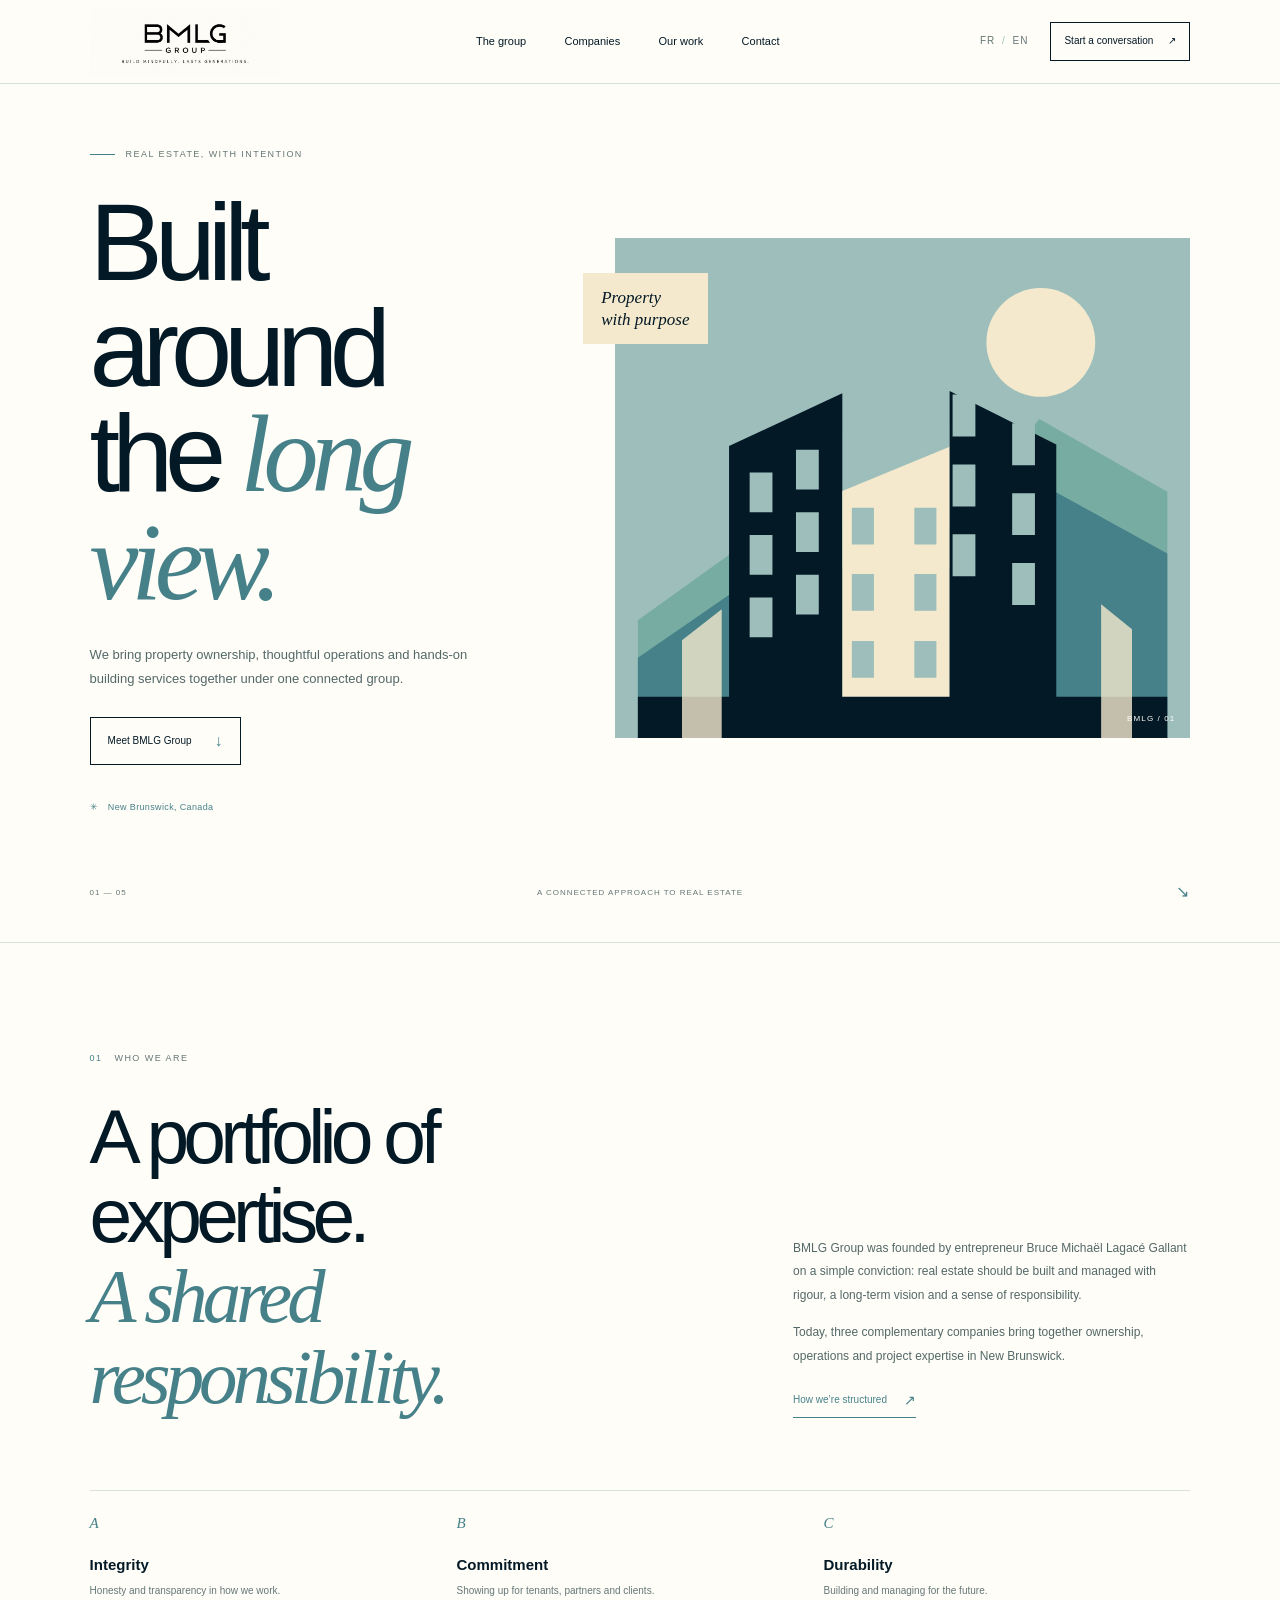
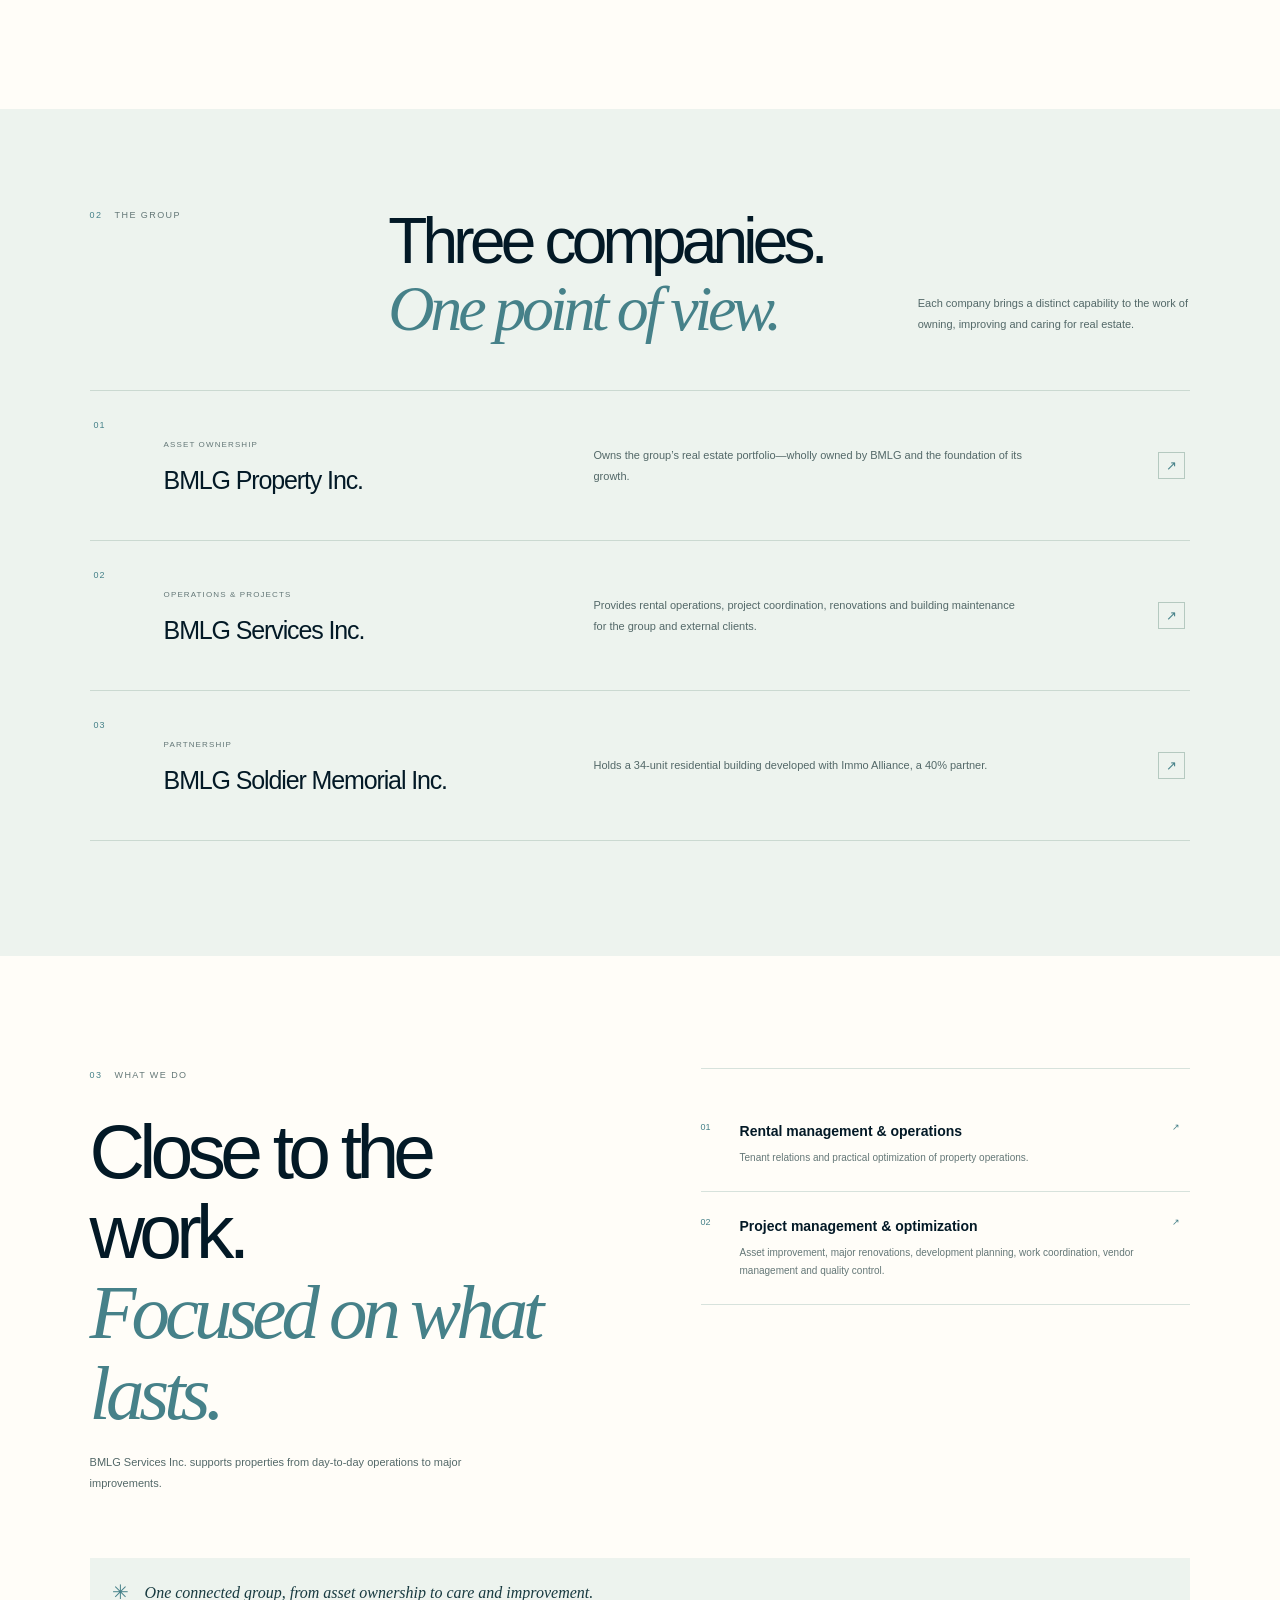
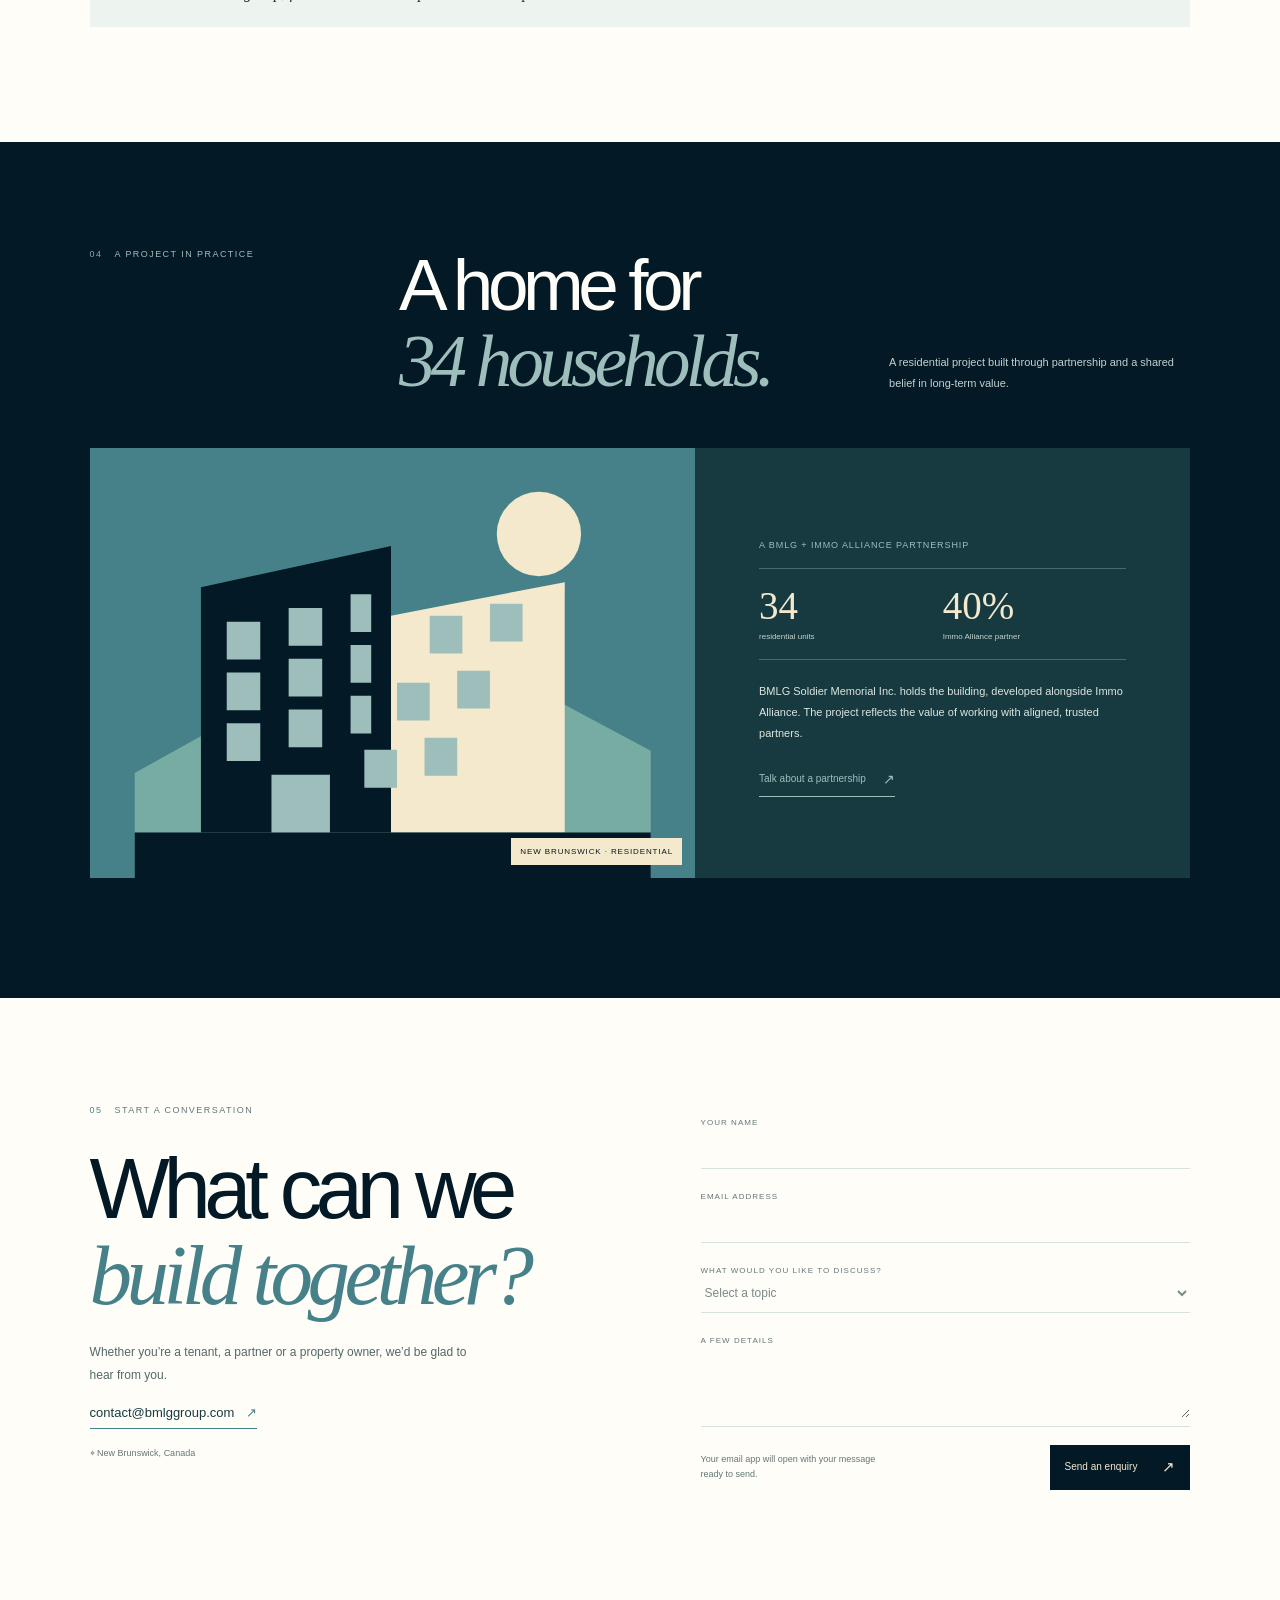
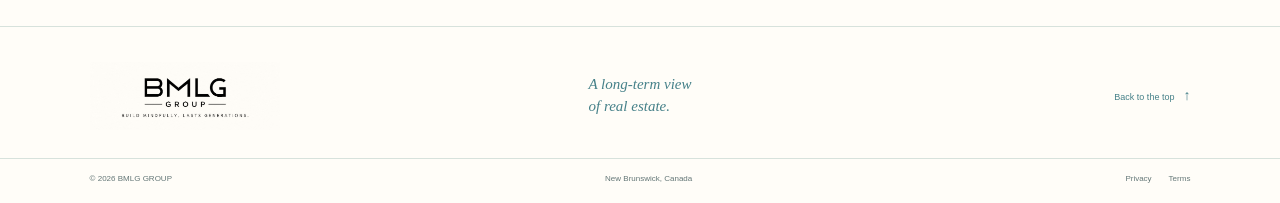
==== index.html @ 61af7a72 "feat: logo" ====
<!doctype html>
<html lang="en" data-lang="en">
<head>
  <meta charset="utf-8">
  <meta name="viewport" content="width=device-width, initial-scale=1">
  <meta name="theme-color" content="#031926">
  <meta name="description" content="BMLG Group connects real estate ownership, property operations and building services across New Brunswick.">
  <meta property="og:title" content="BMLG Group | Real estate, built with purpose">
  <meta property="og:description" content="A New Brunswick real estate group with a long-term view.">
  <meta property="og:type" content="website">
  <link rel="canonical" href="https://bmlggroup.com/">
  <link rel="stylesheet" href="style.css">
  <script src="app.js" defer></script>
  <title>BMLG Group | Real estate, built with purpose</title>
</head>
<body>
  <a class="skip-link" href="#main" data-en="Skip to content" data-fr="Aller au contenu">Skip to content</a>
  <header class="masthead">
    <a class="wordmark" href="#home" aria-label="BMLG Group home">
      <img class="wordmark-logo" src="logo.jpeg" alt="" width="190" height="68">
    </a>
    <nav class="site-nav" id="site-nav" aria-label="Main navigation">
      <a href="#group" data-en="The group" data-fr="Le groupe">The group</a>
      <a href="#companies" data-en="Companies" data-fr="Sociétés">Companies</a>
      <a href="#work" data-en="Our work" data-fr="Nos projets">Our work</a>
      <a href="#contact" data-en="Contact" data-fr="Contact">Contact</a>
    </nav>
    <div class="masthead-actions">
      <button class="language-toggle" type="button" aria-label="Passer en français" aria-pressed="false">FR <span aria-hidden="true">/</span> EN</button>
      <a class="header-contact" href="#contact"><span data-en="Start a conversation" data-fr="Entrer en contact">Start a conversation</span><span aria-hidden="true">↗</span></a>
      <button class="menu-toggle" type="button" aria-expanded="false" aria-controls="site-nav" aria-label="Open navigation"><span></span><span></span></button>
    </div>
  </header>

  <main id="main">
    <section class="hero" id="home" aria-labelledby="hero-title">
      <div class="hero-content">
        <p class="kicker"><span class="kicker-line" aria-hidden="true"></span><span data-en="Real estate, with intention" data-fr="L’immobilier, avec intention">Real estate, with intention</span></p>
        <h1 id="hero-title" data-en="Built around<br>the <em>long view.</em>" data-fr="Bâtir avec<br><em>vision.</em>">Built around<br>the <em>long view.</em></h1>
        <p class="hero-summary" data-en="We bring property ownership, thoughtful operations and hands-on building services together under one connected group." data-fr="Nous réunissons la détention immobilière, une gestion réfléchie et des services concrets au sein d’un même groupe.">We bring property ownership, thoughtful operations and hands-on building services together under one connected group.</p>
        <a class="round-link" href="#group"><span data-en="Meet BMLG Group" data-fr="Découvrir BMLG Group">Meet BMLG Group</span><span aria-hidden="true">↓</span></a>
        <p class="hero-place"><span aria-hidden="true">✳</span> <span data-en="New Brunswick, Canada" data-fr="New Brunswick, Canada">New Brunswick, Canada</span></p>
      </div>
      <div class="hero-graphic" role="img" aria-label="Abstract illustration of connected buildings" data-en-aria-label="Abstract illustration of connected buildings" data-fr-aria-label="Illustration abstraite d’immeubles reliés">
        <svg viewBox="0 0 720 680" xmlns="http://www.w3.org/2000/svg" aria-hidden="true">
          <rect width="720" height="680" fill="#9dbebb"/>
          <circle cx="548" cy="142" r="74" fill="#f4e9cd"/>
          <path d="M0 520 227 357l155 88 164-199 174 99v335H0Z" fill="#77aca2"/>
          <path d="M0 571 220 419l154 79 168-167 178 98v251H0Z" fill="#468189"/>
          <path d="M124 680V283l154-72v469Z" fill="#031926"/>
          <path d="M278 680V344l146-60v396Z" fill="#f4e9cd"/>
          <path d="M424 680V208l145 73v399Z" fill="#031926"/>
          <path d="M152 319h31v54h-31zm63-31h31v54h-31zm-63 116h31v54h-31zm63-31h31v54h-31zm-63 116h31v54h-31zm63-31h31v54h-31zm161-91h30v50h-30zm-85 0h30v50h-30zm85 90h30v50h-30zm-85 0h30v50h-30zm85 91h30v50h-30zm-85 0h30v50h-30zm218-296h31v57h-31zm-81-39h31v57h-31zm81 134h31v57h-31zm-81-39h31v57h-31zm81 134h31v57h-31zm-81-39h31v57h-31z" fill="#9dbebb"/>
          <path d="M0 624h720v56H0z" fill="#031926"/>
          <path d="M60 680V547l54-42v175zm570 0V498l42 34v148z" fill="#f4e9cd" opacity=".8"/>
        </svg>
        <span class="graphic-stamp" data-en="Property<br>with purpose" data-fr="Bâtir<br>avec sens">Property<br>with purpose</span>
        <span class="graphic-index">BMLG / 01</span>
      </div>
      <div class="hero-bottom"><span>01 — 05</span><span data-en="A connected approach to real estate" data-fr="Une approche immobilière intégrée">A connected approach to real estate</span><span aria-hidden="true">↘</span></div>
    </section>

    <section class="group section-wrap" id="group" aria-labelledby="group-title">
      <div class="section-rail"><span>01</span><span data-en="Who we are" data-fr="Qui nous sommes">Who we are</span></div>
      <div class="group-copy">
        <h2 id="group-title" data-en="A portfolio of expertise.<br><em>A shared responsibility.</em>" data-fr="Des expertises réunies.<br><em>Une responsabilité commune.</em>">A portfolio of expertise.<br><em>A shared responsibility.</em></h2>
        <div class="group-description">
          <p data-en="BMLG Group was founded by entrepreneur Bruce Michaël Lagacé Gallant on a simple conviction: real estate should be built and managed with rigour, a long-term vision and a sense of responsibility." data-fr="BMLG Group est né de la conviction de son fondateur, l’entrepreneur Bruce Michaël Lagacé Gallant : l’immobilier doit être développé et géré avec rigueur, vision à long terme et sens des responsabilités.">BMLG Group was founded by entrepreneur Bruce Michaël Lagacé Gallant on a simple conviction: real estate should be built and managed with rigour, a long-term vision and a sense of responsibility.</p>
          <p data-en="Today, three complementary companies bring together ownership, operations and project expertise in New Brunswick." data-fr="Aujourd’hui, trois sociétés complémentaires réunissent détention, exploitation et expertise de projets au New Brunswick.">Today, three complementary companies bring together ownership, operations and project expertise in New Brunswick.</p>
          <a class="inline-link" href="#companies"><span data-en="How we’re structured" data-fr="Notre structure">How we’re structured</span><span aria-hidden="true">↗</span></a>
        </div>
      </div>
      <div class="values-row">
        <article><span class="value-number">A</span><h3 data-en="Integrity" data-fr="Intégrité">Integrity</h3><p data-en="Honesty and transparency in how we work." data-fr="Agir avec honnêteté et transparence.">Honesty and transparency in how we work.</p></article>
        <article><span class="value-number">B</span><h3 data-en="Commitment" data-fr="Engagement">Commitment</h3><p data-en="Showing up for tenants, partners and clients." data-fr="S’investir auprès des locataires, partenaires et clients.">Showing up for tenants, partners and clients.</p></article>
        <article><span class="value-number">C</span><h3 data-en="Durability" data-fr="Durabilité">Durability</h3><p data-en="Building and managing for the future." data-fr="Construire et gérer pour l’avenir.">Building and managing for the future.</p></article>
      </div>
    </section>

    <section class="companies" id="companies" aria-labelledby="companies-title">
      <div class="section-wrap">
        <div class="companies-heading">
          <div class="section-rail"><span>02</span><span data-en="The group" data-fr="Le groupe">The group</span></div>
          <h2 id="companies-title" data-en="Three companies.<br><em>One point of view.</em>" data-fr="Trois sociétés.<br><em>Une même vision.</em>">Three companies.<br><em>One point of view.</em></h2>
          <p data-en="Each company brings a distinct capability to the work of owning, improving and caring for real estate." data-fr="Chaque société apporte une expertise distincte à la détention, à la valorisation et à l’entretien des immeubles.">Each company brings a distinct capability to the work of owning, improving and caring for real estate.</p>
        </div>
        <div class="company-list">
          <article class="company-row"><span class="company-count">01</span><div class="company-name"><span class="company-tag" data-en="ASSET OWNERSHIP" data-fr="DÉTENTION D’ACTIFS">ASSET OWNERSHIP</span><h3>BMLG Property Inc.</h3></div><p data-en="Owns the group’s real estate portfolio—wholly owned by BMLG and the foundation of its growth." data-fr="Détient le portefeuille immobilier du groupe, entièrement possédé par BMLG et socle de sa croissance.">Owns the group’s real estate portfolio—wholly owned by BMLG and the foundation of its growth.</p><span class="row-arrow" aria-hidden="true">↗</span></article>
          <article class="company-row"><span class="company-count">02</span><div class="company-name"><span class="company-tag" data-en="OPERATIONS &amp; PROJECTS" data-fr="EXPLOITATION ET PROJETS">OPERATIONS &amp; PROJECTS</span><h3>BMLG Services Inc.</h3></div><p data-en="Provides rental operations, project coordination, renovations and building maintenance for the group and external clients." data-fr="Offre la gestion locative, la coordination de projets, la rénovation et l’entretien des immeubles, pour le groupe et des clients externes.">Provides rental operations, project coordination, renovations and building maintenance for the group and external clients.</p><a class="row-arrow" href="#services" aria-label="Explore BMLG Services" data-en-aria-label="Explore BMLG Services" data-fr-aria-label="Découvrir BMLG Services">↗</a></article>
          <article class="company-row"><span class="company-count">03</span><div class="company-name"><span class="company-tag" data-en="PARTNERSHIP" data-fr="PARTENARIAT">PARTNERSHIP</span><h3>BMLG Soldier Memorial Inc.</h3></div><p data-en="Holds a 34-unit residential building developed with Immo Alliance, a 40% partner." data-fr="Détient un immeuble résidentiel de 34 logements réalisé avec Immo Alliance, partenaire à 40 %.">Holds a 34-unit residential building developed with Immo Alliance, a 40% partner.</p><a class="row-arrow" href="#work" aria-label="See the residential project" data-en-aria-label="See the residential project" data-fr-aria-label="Voir le projet résidentiel">↗</a></article>
        </div>
      </div>
    </section>

    <section class="expertise section-wrap" id="services" aria-labelledby="services-title">
      <div class="expertise-title">
        <div class="section-rail"><span>03</span><span data-en="What we do" data-fr="Nos expertises">What we do</span></div>
        <h2 id="services-title" data-en="Close to the work.<br><em>Focused on what lasts.</em>" data-fr="Au cœur de l’action.<br><em>Axés sur la durabilité.</em>">Close to the work.<br><em>Focused on what lasts.</em></h2>
        <p data-en="BMLG Services Inc. supports properties from day-to-day operations to major improvements." data-fr="BMLG Services Inc. accompagne les immeubles au quotidien et dans leurs grands projets de valorisation.">BMLG Services Inc. supports properties from day-to-day operations to major improvements.</p>
      </div>
      <div class="expertise-items">
        <article><span>01</span><div><h3 data-en="Rental management &amp; operations" data-fr="Gestion locative et exploitation">Rental management &amp; operations</h3><p data-en="Tenant relations and practical optimization of property operations." data-fr="Gestion des locataires et optimisation concrète des opérations.">Tenant relations and practical optimization of property operations.</p></div><span class="expertise-arrow" aria-hidden="true">↗</span></article>
        <article><span>02</span><div><h3 data-en="Project management &amp; optimization" data-fr="Gestion de projet et optimisation">Project management &amp; optimization</h3><p data-en="Asset improvement, major renovations, development planning, work coordination, vendor management and quality control." data-fr="Valorisation des actifs, rénovations majeures, planification, coordination des travaux, gestion des fournisseurs et contrôle de la qualité.">Asset improvement, major renovations, development planning, work coordination, vendor management and quality control.</p></div><span class="expertise-arrow" aria-hidden="true">↗</span></article>
      </div>
      <div class="expertise-note"><span class="note-symbol" aria-hidden="true">✳</span><p data-en="One connected group, from asset ownership to care and improvement." data-fr="Un groupe intégré, de la détention des actifs à leur entretien et leur valorisation.">One connected group, from asset ownership to care and improvement.</p></div>
    </section>

    <section class="work" id="work" aria-labelledby="work-title">
      <div class="work-inner section-wrap">
        <div class="work-title">
          <div class="section-rail"><span>04</span><span data-en="A project in practice" data-fr="Un projet concret">A project in practice</span></div>
          <h2 id="work-title" data-en="A home for<br><em>34 households.</em>" data-fr="Un chez-soi pour<br><em>34 ménages.</em>">A home for<br><em>34 households.</em></h2>
          <p data-en="A residential project built through partnership and a shared belief in long-term value." data-fr="Un projet résidentiel fondé sur un partenariat et une vision commune de la valeur à long terme.">A residential project built through partnership and a shared belief in long-term value.</p>
        </div>
        <div class="work-card">
          <div class="work-art" role="img" aria-label="Geometric illustration of a residential building" data-en-aria-label="Geometric illustration of a residential building" data-fr-aria-label="Illustration géométrique d’un immeuble résidentiel">
            <svg viewBox="0 0 600 500" xmlns="http://www.w3.org/2000/svg" aria-hidden="true">
              <rect width="600" height="500" fill="#468189"/>
              <circle cx="470" cy="100" r="49" fill="#f4e9cd"/>
              <path d="M0 378 140 300l110 50 131-115 219 117v148H0Z" fill="#77aca2"/>
              <path d="M77 447V162l221-48v333Z" fill="#031926"/>
              <path d="M298 447V195l202-39v291Z" fill="#f4e9cd"/>
              <path d="M107 202h39v44h-39zm72-16h39v44h-39zm72-16h24v44h-24zm-144 91h39v44h-39zm72-16h39v44h-39zm72-16h24v44h-24zm-144 91h39v44h-39zm72-16h39v44h-39zm72-16h24v44h-24zm-92 92h68v68h-68zm184-185h38v44h-38zm70-14h38v44h-38zm-108 92h38v44h-38zm70-14h38v44h-38zm-108 92h38v44h-38zm70-14h38v44h-38z" fill="#9dbebb"/>
              <path d="M0 447h600v53H0z" fill="#031926"/>
            </svg>
            <span class="work-art-label" data-en="NEW BRUNSWICK · RESIDENTIAL" data-fr="NOUVEAU-BRUNSWICK · RÉSIDENTIEL">NEW BRUNSWICK · RESIDENTIAL</span>
          </div>
          <div class="work-facts">
            <p class="work-partner" data-en="A BMLG + Immo Alliance partnership" data-fr="Un partenariat BMLG + Immo Alliance">A BMLG + Immo Alliance partnership</p>
            <div class="work-stats"><div><strong>34</strong><span data-en="residential units" data-fr="logements">residential units</span></div><div><strong>40%</strong><span data-en="Immo Alliance partner" data-fr="partenaire Immo Alliance">Immo Alliance partner</span></div></div>
            <p class="work-description" data-en="BMLG Soldier Memorial Inc. holds the building, developed alongside Immo Alliance. The project reflects the value of working with aligned, trusted partners." data-fr="BMLG Soldier Memorial Inc. détient l’immeuble, réalisé avec Immo Alliance. Ce projet illustre la valeur de partenariats solides entre acteurs qui partagent une même vision.">BMLG Soldier Memorial Inc. holds the building, developed alongside Immo Alliance. The project reflects the value of working with aligned, trusted partners.</p>
            <a class="inline-link" href="#contact"><span data-en="Talk about a partnership" data-fr="Discuter d’un partenariat">Talk about a partnership</span><span aria-hidden="true">↗</span></a>
          </div>
        </div>
      </div>
    </section>

    <section class="contact section-wrap" id="contact" aria-labelledby="contact-title">
      <div class="contact-copy">
        <div class="section-rail"><span>05</span><span data-en="Start a conversation" data-fr="Entrons en contact">Start a conversation</span></div>
        <h2 id="contact-title" data-en="What can we<br><em>build together?</em>" data-fr="Que pouvons-nous<br><em>bâtir ensemble?</em>">What can we<br><em>build together?</em></h2>
        <p data-en="Whether you’re a tenant, a partner or a property owner, we’d be glad to hear from you." data-fr="Que vous soyez locataire, partenaire ou propriétaire, nous serons heureux d’échanger avec vous.">Whether you’re a tenant, a partner or a property owner, we’d be glad to hear from you.</p>
        <a class="contact-address" href="mailto:contact@bmlggroup.com">contact@bmlggroup.com <span aria-hidden="true">↗</span></a>
        <p class="contact-place">⌖ <span data-en="New Brunswick, Canada" data-fr="New Brunswick, Canada">New Brunswick, Canada</span></p>
      </div>
      <form class="contact-form" id="contact-form">
        <div class="field"><label for="name" data-en="Your name" data-fr="Votre nom">Your name</label><input id="name" name="name" autocomplete="name" required></div>
        <div class="field"><label for="email" data-en="Email address" data-fr="Adresse courriel">Email address</label><input id="email" name="email" type="email" autocomplete="email" required></div>
        <div class="field"><label for="interest" data-en="What would you like to discuss?" data-fr="De quoi souhaitez-vous discuter?">What would you like to discuss?</label><select id="interest" name="interest" required><option value="" selected disabled data-en="Select a topic" data-fr="Choisir un sujet">Select a topic</option><option value="Consultation" data-en="General enquiry" data-fr="Demande générale">General enquiry</option><option value="Property" data-en="Rental or property" data-fr="Location ou immobilier">Rental or property</option><option value="Services" data-en="Property services" data-fr="Services immobiliers">Property services</option><option value="Partnership" data-en="Partnership" data-fr="Partenariat">Partnership</option><option value="Other" data-en="Something else" data-fr="Autre sujet">Something else</option></select></div>
        <div class="field"><label for="message" data-en="A few details" data-fr="Quelques détails">A few details</label><textarea id="message" name="message" rows="3" required></textarea></div>
        <div class="form-actions"><p data-en="Your email app will open with your message ready to send." data-fr="Votre application de courriel s’ouvrira avec votre message prêt à envoyer.">Your email app will open with your message ready to send.</p><button class="submit-button" type="submit"><span data-en="Send an enquiry" data-fr="Envoyer une demande">Send an enquiry</span><span aria-hidden="true">↗</span></button></div>
        <p class="form-status" id="form-status" role="status" aria-live="polite"></p>
      </form>
    </section>
  </main>

  <footer class="footer">
    <div class="footer-main section-wrap"><a class="wordmark footer-wordmark" href="#home" aria-label="BMLG Group home"><img class="wordmark-logo" src="logo.jpeg" alt="" width="190" height="68"></a><p data-en="A long-term view<br>of real estate." data-fr="Une vision durable<br>de l’immobilier.">A long-term view<br>of real estate.</p><a class="back-top" href="#home"><span data-en="Back to the top" data-fr="Retour en haut">Back to the top</span><span aria-hidden="true">↑</span></a></div>
    <div class="footer-bottom section-wrap"><span>© <span id="year"></span> BMLG GROUP</span><span data-en="New Brunswick, Canada" data-fr="New Brunswick, Canada">New Brunswick, Canada</span><nav aria-label="Legal"><a href="privacy-policy.html" data-en="Privacy" data-fr="Confidentialité">Privacy</a><a href="terms-of-service.html" data-en="Terms" data-fr="Conditions">Terms</a></nav></div>
  </footer>
</body>
</html>
---- style.css ----
:root {
  color-scheme: light;
  --night: #031926;
  --deep: #183a40;
  --ocean: #468189;
  --leaf: #77aca2;
  --mist: #9dbebb;
  --sand: #f4e9cd;
  --white: #fffdf8;
  --text: #233d40;
  --muted: #647777;
  --rule: #d7e2dc;
  --serif: Georgia, "Times New Roman", serif;
  --sans: "Segoe UI", Arial, sans-serif;
  --edge: clamp(22px, 7vw, 112px);
  --max: 1440px;
}

* { box-sizing: border-box; }
html { scroll-behavior: smooth; scroll-padding-top: 85px; }
body { margin: 0; background: var(--white); color: var(--night); font: 15px/1.65 var(--sans); -webkit-font-smoothing: antialiased; }
body.menu-open { overflow: hidden; }
a { color: inherit; text-decoration: none; }
button, input, select, textarea { font: inherit; }
button { color: inherit; }
::selection { background: var(--mist); color: var(--night); }
:focus-visible { outline: 3px solid var(--ocean); outline-offset: 4px; }
.section-wrap { width: min(100%, var(--max)); margin-inline: auto; padding-inline: var(--edge); }
.skip-link { position: fixed; z-index: 20; top: -60px; left: 18px; padding: 10px 15px; background: var(--night); color: var(--white); }
.skip-link:focus { top: 12px; }

.masthead { position: relative; z-index: 10; display: flex; min-height: 84px; align-items: center; justify-content: space-between; padding-inline: var(--edge); border-bottom: 1px solid var(--rule); background: var(--white); }
.wordmark { display: inline-flex; flex: 0 0 auto; align-items: center; }
.wordmark-logo { display: block; width: 190px; height: 68px; object-fit: cover; object-position: center; mix-blend-mode: multiply; }
.site-nav { display: flex; align-items: center; gap: clamp(20px, 3vw, 44px); font-size: 11px; }
.site-nav a { transition: color .18s; }
.site-nav a:hover { color: var(--ocean); }
.masthead-actions { display: flex; align-items: center; gap: 18px; }
.language-toggle { padding: 8px 4px; border: 0; background: transparent; color: var(--muted); font-size: 10px; letter-spacing: .1em; cursor: pointer; }
.language-toggle span { margin-inline: 3px; color: var(--mist); }
.language-toggle[aria-pressed="true"] { color: var(--ocean); }
.header-contact { display: inline-flex; align-items: center; gap: 15px; padding: 10px 13px; border: 1px solid var(--night); font-size: 10px; transition: background .2s, color .2s; }
.header-contact:hover { background: var(--night); color: var(--sand); }
.menu-toggle { display: none; }

.hero { position: relative; display: grid; min-height: 660px; grid-template-columns: minmax(0, .9fr) minmax(440px, 1.1fr); align-items: center; gap: 5%; padding: 54px var(--edge) 103px; overflow: hidden; }
.hero-content { position: relative; z-index: 2; padding-bottom: 24px; }
.kicker, .section-rail { display: flex; align-items: center; gap: 11px; color: var(--muted); font-size: 9px; letter-spacing: .16em; text-transform: uppercase; }
.kicker { margin-bottom: 27px; }
.kicker-line { width: 25px; height: 1px; background: var(--ocean); }
.hero h1, .group h2, .companies h2, .expertise h2, .work h2, .contact h2 { margin: 0; font-family: var(--sans); font-weight: 400; letter-spacing: -.075em; }
.hero h1 { font-size: clamp(68px, 8.6vw, 119px); line-height: .96; }
.hero h1 em, h2 em { color: var(--ocean); font-family: var(--serif); font-weight: 400; letter-spacing: -.065em; }
.hero-summary { max-width: 425px; margin: 27px 0 25px; color: #536868; font-size: 13px; line-height: 1.9; }
.round-link { display: inline-flex; min-height: 48px; align-items: center; gap: 23px; padding: 0 17px; border: 1px solid var(--night); font-size: 10px; transition: background .2s, color .2s; }
.round-link:hover { background: var(--night); color: var(--sand); }
.round-link span:last-child { color: var(--ocean); font-size: 16px; }
.hero-place { margin: 35px 0 0; color: var(--muted); font-size: 9px; letter-spacing: .04em; }
.hero-place span { margin-right: 7px; color: var(--ocean); }
.hero-graphic { position: relative; min-height: 500px; background: var(--mist); }
.hero-graphic > svg { display: block; position: absolute; inset: 0; width: 100%; height: 100%; }
.graphic-stamp { position: absolute; z-index: 1; top: 35px; left: -32px; display: block; padding: 14px 18px; background: var(--sand); color: var(--night); font: italic 17px/1.25 var(--serif); }
.graphic-index { position: absolute; right: 15px; bottom: 13px; color: var(--white); font-size: 8px; letter-spacing: .14em; }
.hero-bottom { position: absolute; right: var(--edge); bottom: 36px; left: var(--edge); display: grid; grid-template-columns: 1fr auto 1fr; align-items: center; color: var(--muted); font-size: 8px; letter-spacing: .12em; text-transform: uppercase; }
.hero-bottom span:last-child { justify-self: end; color: var(--ocean); font-size: 16px; }

.group { padding-top: 108px; padding-bottom: 110px; border-top: 1px solid var(--rule); }
.section-rail { gap: 12px; }
.section-rail span:first-child { color: var(--ocean); }
.group-copy { display: grid; grid-template-columns: 1.12fr .75fr; align-items: end; gap: 10%; margin: 31px 0 72px; }
.group h2, .companies h2, .expertise h2, .work h2 { font-size: clamp(47px, 6vw, 78px); line-height: 1.04; }
.group-description p { margin: 0 0 14px; color: #536868; font-size: 12px; line-height: 1.95; }
.inline-link { display: inline-flex; align-items: center; gap: 17px; margin-top: 7px; padding-bottom: 5px; border-bottom: 1px solid var(--ocean); color: var(--ocean); font-size: 10px; transition: gap .2s; }
.inline-link:hover { gap: 24px; }
.inline-link span:last-child { font-size: 14px; }
.values-row { display: grid; grid-template-columns: repeat(3, 1fr); border-top: 1px solid var(--rule); }
.values-row article { position: relative; padding: 20px 30px 0 0; }
.value-number { color: var(--ocean); font: italic 15px var(--serif); }
.values-row h3 { margin: 17px 0 5px; font-size: 15px; font-weight: 600; }
.values-row p { margin: 0; color: var(--muted); font-size: 10px; }

.companies { padding: 99px 0 115px; background: #edf3ee; }
.companies-heading { display: grid; grid-template-columns: .65fr 1.2fr .65fr; align-items: end; gap: 26px; margin-bottom: 48px; }
.companies-heading .section-rail { align-self: start; }
.companies-heading > p { margin: 0 0 7px; color: #536868; font-size: 11px; line-height: 1.9; }
.companies h2 { font-size: clamp(46px, 5vw, 66px); }
.company-list { border-top: 1px solid #cbd9d1; }
.company-row { display: grid; min-height: 150px; grid-template-columns: 45px minmax(200px, .9fr) 1.2fr 28px; align-items: center; gap: 25px; padding: 23px 4px; border-bottom: 1px solid #cbd9d1; }
.company-count { align-self: start; padding-top: 4px; color: var(--ocean); font-size: 9px; letter-spacing: .1em; }
.company-tag { color: var(--muted); font-size: 8px; letter-spacing: .14em; }
.company-name h3 { margin: 6px 0 0; font-size: clamp(18px, 2vw, 25px); font-weight: 500; letter-spacing: -.045em; overflow-wrap: anywhere; }
.company-row > p { max-width: 430px; margin: 0; color: #536868; font-size: 11px; line-height: 1.85; }
.row-arrow { display: grid; width: 27px; height: 27px; place-items: center; border: 1px solid #b5c9c0; color: var(--ocean); font-size: 13px; }
a.row-arrow { transition: background .2s, color .2s; }
a.row-arrow:hover { background: var(--night); color: var(--sand); }

.expertise { display: grid; grid-template-columns: 1fr 1fr; align-items: start; gap: 55px 11%; padding-top: 112px; padding-bottom: 115px; }
.expertise-title h2 { margin-top: 29px; }
.expertise-title > p { max-width: 410px; margin: 19px 0 0; color: #536868; font-size: 11px; line-height: 1.9; }
.expertise-items { padding-top: 28px; border-top: 1px solid var(--rule); }
.expertise-items article { display: grid; grid-template-columns: 27px 1fr 18px; gap: 12px; padding: 23px 0; border-bottom: 1px solid var(--rule); }
.expertise-items article > span:first-child, .expertise-arrow { color: var(--ocean); font-size: 9px; }
.expertise-items h3 { margin: 0 0 6px; font-size: 14px; font-weight: 600; }
.expertise-items p { margin: 0; color: var(--muted); font-size: 10px; line-height: 1.85; }
.expertise-note { grid-column: 1 / -1; display: flex; align-items: center; gap: 16px; margin-top: 9px; padding: 18px 22px; background: #edf3ee; }
.note-symbol { color: var(--ocean); font-size: 20px; }
.expertise-note p { max-width: 470px; margin: 0; color: var(--deep); font: italic 16px/1.5 var(--serif); }

.work { padding: 105px 0 120px; background: var(--night); color: var(--white); }
.work-title { display: grid; grid-template-columns: .7fr 1.15fr .75fr; align-items: end; gap: 28px; margin-bottom: 48px; }
.work-title .section-rail { align-self: start; color: var(--mist); }
.work-title .section-rail span:first-child { color: var(--leaf); }
.work h2 { font-size: clamp(47px, 5.7vw, 75px); }
.work h2 em { color: var(--mist); }
.work-title > p { max-width: 350px; margin: 0 0 6px; color: #c2d2ce; font-size: 11px; line-height: 1.9; }
.work-card { display: grid; grid-template-columns: 1.1fr .9fr; background: #173a40; }
.work-art { position: relative; min-height: 430px; overflow: hidden; background: var(--ocean); }
.work-art > svg { display: block; position: absolute; inset: 0; width: 100%; height: 100%; }
.work-art-label { position: absolute; right: 13px; bottom: 13px; padding: 7px 9px; background: var(--sand); color: var(--night); font-size: 8px; letter-spacing: .11em; }
.work-facts { display: flex; flex-direction: column; align-items: flex-start; justify-content: center; padding: clamp(28px, 5vw, 65px); }
.work-partner { color: var(--mist); font-size: 9px; letter-spacing: .1em; text-transform: uppercase; }
.work-stats { display: grid; width: 100%; grid-template-columns: 1fr 1fr; margin: 6px 0 21px; padding: 16px 0; border-block: 1px solid #ffffff3b; }
.work-stats > div { display: flex; flex-direction: column; gap: 2px; }
.work-stats strong { color: var(--sand); font: 400 39px/1.1 var(--serif); }
.work-stats span { color: #c2d2ce; font-size: 8px; }
.work-description { margin: 0 0 17px; color: #dce5df; font-size: 11px; line-height: 1.9; }
.work .inline-link { border-color: var(--mist); color: var(--mist); }

.contact { display: grid; grid-template-columns: 1fr 1fr; gap: 11%; padding-top: 105px; padding-bottom: 105px; }
.contact-copy .section-rail { margin-bottom: 28px; }
.contact h2 { font-size: clamp(51px, 6.7vw, 85px); line-height: 1.02; }
.contact h2 em { color: var(--ocean); }
.contact-copy > p:not(.section-rail):not(.contact-place) { max-width: 390px; margin: 22px 0 13px; color: #536868; font-size: 12px; line-height: 1.9; }
.contact-address { display: inline-flex; align-items: center; gap: 12px; padding-bottom: 5px; border-bottom: 1px solid var(--ocean); color: var(--deep); font-size: 13px; }
.contact-address span { color: var(--ocean); }
.contact-place { margin-top: 17px; color: var(--muted); font-size: 9px; }
.contact-form { padding-top: 4px; }
.field { display: flex; flex-direction: column; margin-bottom: 12px; padding: 9px 0 8px; border-bottom: 1px solid var(--rule); }
.field:focus-within { border-color: var(--ocean); }
.field label { margin-bottom: 5px; color: var(--muted); font-size: 8px; letter-spacing: .13em; text-transform: uppercase; }
.field input, .field select, .field textarea { width: 100%; padding: 3px 0; border: 0; outline: 0; border-radius: 0; background: transparent; color: var(--night); font-size: 12px; }
.field select { cursor: pointer; }
.field select:invalid { color: #7b8b88; }
.field option { background: var(--white); color: var(--night); }
.field textarea { resize: vertical; }
.form-actions { display: flex; align-items: center; justify-content: space-between; gap: 18px; margin-top: 18px; }
.form-actions p { max-width: 195px; margin: 0; color: var(--muted); font-size: 9px; line-height: 1.7; }
.submit-button { display: inline-flex; min-height: 45px; align-items: center; gap: 25px; padding: 0 15px; border: 0; background: var(--night); color: var(--sand); font-size: 10px; cursor: pointer; transition: background .2s; }
.submit-button:hover { background: var(--ocean); }
.submit-button span:last-child { font-size: 15px; }
.form-status { min-height: 20px; margin: 11px 0 0; color: var(--ocean); font-size: 10px; }

.footer { padding: 35px 0 18px; border-top: 1px solid var(--rule); }
.footer-main { display: grid; grid-template-columns: 1fr 1fr 1fr; align-items: center; padding-bottom: 28px; }
.footer-main > p { justify-self: center; margin: 0; color: var(--ocean); font: italic 15px/1.45 var(--serif); }
.back-top { justify-self: end; color: var(--ocean); font-size: 9px; }
.back-top span:last-child { margin-left: 9px; font-size: 14px; }
.footer-bottom { display: flex; align-items: center; justify-content: space-between; gap: 15px; padding-top: 13px; border-top: 1px solid var(--rule); color: var(--muted); font-size: 8px; }
.footer-bottom nav { display: flex; gap: 17px; }
.footer-bottom a:hover { color: var(--ocean); }

.legal-main { width: min(100%, var(--max)); margin-inline: auto; padding: 80px var(--edge) 100px; }
.legal-intro { margin-bottom: 48px; padding: 29px clamp(22px, 4vw, 54px) 34px; background: #edf3ee; }
.legal-heading { display: grid; grid-template-columns: 1.1fr .75fr; align-items: end; gap: 10%; margin-top: 26px; }
.legal-main h1 { max-width: 900px; margin: 0; font-size: clamp(47px, 6vw, 78px); font-weight: 400; letter-spacing: -.075em; line-height: 1.04; }
.legal-main h1 em { color: var(--ocean); font-family: var(--serif); font-weight: 400; }
.legal-summary p:first-child { margin: 0 0 16px; color: #536868; font-size: 12px; line-height: 1.9; }
.legal-updated { margin: 0; color: var(--muted); font-size: 9px; }
.legal-content { max-width: 760px; padding-top: 20px; border-top: 1px solid var(--rule); }
.legal-content h2 { margin: 27px 0 8px; font-size: 17px; font-weight: 600; }
.legal-content p, .legal-content li { color: #536868; font-size: 11px; line-height: 1.95; }
.legal-content a { color: var(--ocean); text-decoration: underline; text-underline-offset: 3px; }
.legal-back { margin-top: 22px; }

@media (max-width: 1000px) {
  :root { --edge: clamp(22px, 5vw, 50px); }
  .masthead { min-height: 75px; }
  .menu-toggle { display: flex; width: 39px; height: 39px; flex-direction: column; align-items: center; justify-content: center; gap: 5px; border: 1px solid var(--rule); background: var(--white); cursor: pointer; }
  .menu-toggle span { width: 15px; height: 1px; background: var(--night); transition: transform .18s; }
  .menu-toggle[aria-expanded="true"] span:first-child { transform: translateY(3px) rotate(45deg); }
  .menu-toggle[aria-expanded="true"] span:last-child { transform: translateY(-3px) rotate(-45deg); }
  .site-nav { position: fixed; inset: 0; display: flex; flex-direction: column; align-items: flex-start; justify-content: center; gap: 20px; padding: 90px var(--edge); background: var(--white); font: 400 30px var(--sans); transform: translateX(100%); transition: transform .25s ease; }
  .site-nav.is-open { transform: translateX(0); }
  .site-nav .nav-contact { border: 0; padding: 0; font: inherit; }
  .header-contact { display: none; }
  .hero { min-height: 570px; grid-template-columns: .95fr 1.05fr; gap: 4%; }
  .hero-graphic { min-height: 410px; }
  .hero h1 { font-size: clamp(62px, 8vw, 88px); }
  .group { padding-top: 83px; padding-bottom: 87px; }
  .group-copy { gap: 7%; margin-bottom: 55px; }
  .companies-heading { grid-template-columns: .55fr 1.2fr .75fr; gap: 18px; }
  .company-row { grid-template-columns: 30px minmax(180px, .9fr) 1.2fr 28px; gap: 15px; }
  .expertise { gap: 45px 7%; padding-top: 88px; padding-bottom: 95px; }
  .work-title { grid-template-columns: .55fr 1.15fr .75fr; gap: 18px; }
  .work-card { grid-template-columns: 1fr .95fr; }
  .work-art { min-height: 370px; }
  .contact { gap: 7%; padding-top: 82px; padding-bottom: 85px; }
}

@media (max-width: 680px) {
  :root { --edge: 22px; }
  html { scroll-padding-top: 68px; }
  .masthead { min-height: 68px; }
  .wordmark-logo { width: 150px; height: 54px; }
  .masthead-actions { gap: 9px; }
  .hero { display: flex; flex-direction: column; align-items: stretch; gap: 30px; padding-top: 46px; padding-bottom: 70px; }
  .hero-content { padding-bottom: 0; }
  .hero h1 { font-size: clamp(64px, 15vw, 86px); }
  .hero-summary { max-width: 350px; font-size: 12px; }
  .hero-place { margin-top: 22px; }
  .hero-graphic { min-height: 360px; margin-left: 12px; }
  .graphic-stamp { top: 20px; left: -12px; padding: 11px 14px; font-size: 14px; }
  .hero-bottom { bottom: 27px; grid-template-columns: auto 1fr auto; gap: 12px; font-size: 7px; }
  .group { padding-top: 66px; padding-bottom: 70px; }
  .group-copy { display: block; margin: 26px 0 39px; }
  .group h2, .companies h2, .expertise h2, .work h2 { font-size: clamp(43px, 11vw, 61px); }
  .group-description { margin-top: 22px; }
  .group-description p { font-size: 11px; }
  .values-row { grid-template-columns: 1fr; }
  .values-row article { display: grid; grid-template-columns: 30px 1fr; align-items: baseline; gap: 4px 10px; padding: 14px 0; border-bottom: 1px solid var(--rule); }
  .value-number { grid-row: span 2; }
  .values-row h3 { margin: 0; font-size: 13px; }
  .companies { padding: 68px 0 75px; }
  .companies-heading { display: block; margin-bottom: 29px; }
  .companies-heading h2 { margin-top: 22px; }
  .companies-heading > p { margin-top: 16px; }
  .company-row { position: relative; grid-template-columns: 24px 1fr 28px; gap: 10px; padding: 21px 0; }
  .company-name h3 { font-size: 21px; }
  .company-row > p { grid-column: 2 / 4; grid-row: 2; max-width: none; font-size: 10px; }
  .company-row .row-arrow { grid-column: 3; grid-row: 1; }
  .company-count { grid-column: 1; grid-row: 1 / 3; }
  .expertise { display: block; padding-top: 69px; padding-bottom: 72px; }
  .expertise-title h2 { margin-top: 23px; }
  .expertise-title > p { font-size: 10px; }
  .expertise-items { margin-top: 31px; padding-top: 4px; }
  .expertise-items article { gap: 8px; padding: 18px 0; }
  .expertise-items h3 { font-size: 12px; }
  .expertise-note { margin-top: 24px; padding: 15px; }
  .expertise-note p { font-size: 14px; }
  .work { padding: 68px 0 73px; }
  .work-title { display: block; margin-bottom: 27px; }
  .work-title h2 { margin-top: 22px; }
  .work-title > p { margin-top: 16px; }
  .work-card { grid-template-columns: 1fr; }
  .work-art { min-height: 300px; }
  .work-facts { padding: 24px; }
  .contact { display: block; padding-top: 68px; padding-bottom: 70px; }
  .contact h2 { font-size: clamp(53px, 13vw, 69px); }
  .contact-form { margin-top: 35px; }
  .form-actions { align-items: stretch; flex-direction: column; }
  .form-actions p { max-width: 300px; }
  .submit-button { justify-content: space-between; }
  .footer-main { grid-template-columns: 1fr auto; gap: 15px; padding-bottom: 22px; }
  .footer-main > p { grid-column: 1; grid-row: 2; justify-self: start; font-size: 13px; }
  .back-top { grid-column: 2; grid-row: 1; }
  .footer-bottom { display: grid; grid-template-columns: 1fr auto; gap: 9px; }
  .footer-bottom nav { grid-column: 1 / -1; }
  .legal-main { padding-top: 59px; padding-bottom: 72px; }
  .legal-intro { margin-bottom: 35px; padding: 22px 18px 25px; }
  .legal-heading { display: block; margin-top: 20px; }
  .legal-main h1 { font-size: clamp(43px, 11vw, 61px); }
  .legal-summary { margin-top: 18px; }
  .legal-content h2 { font-size: 15px; }
}

@media (prefers-reduced-motion: reduce) {
  html { scroll-behavior: auto; }
  *, *::before, *::after { scroll-behavior: auto !important; transition-duration: .01ms !important; animation-duration: .01ms !important; animation-iteration-count: 1 !important; }
}
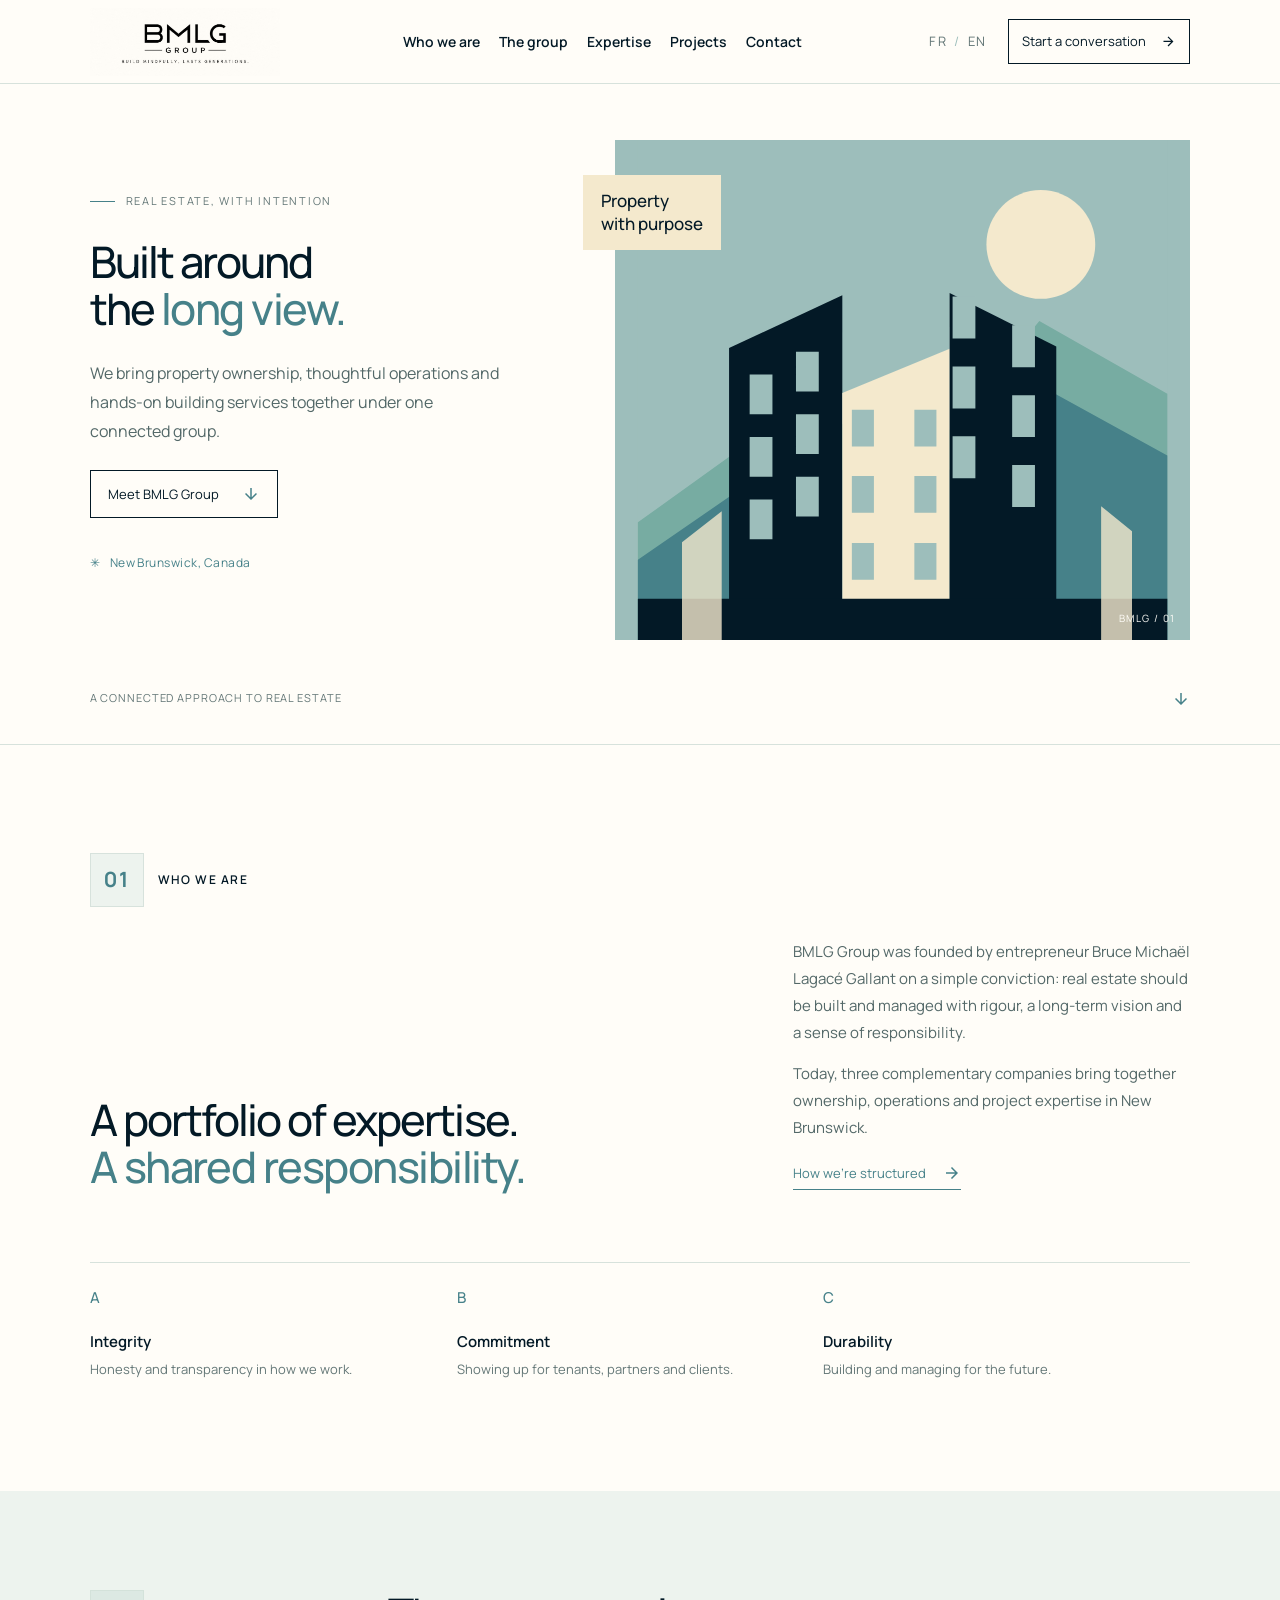
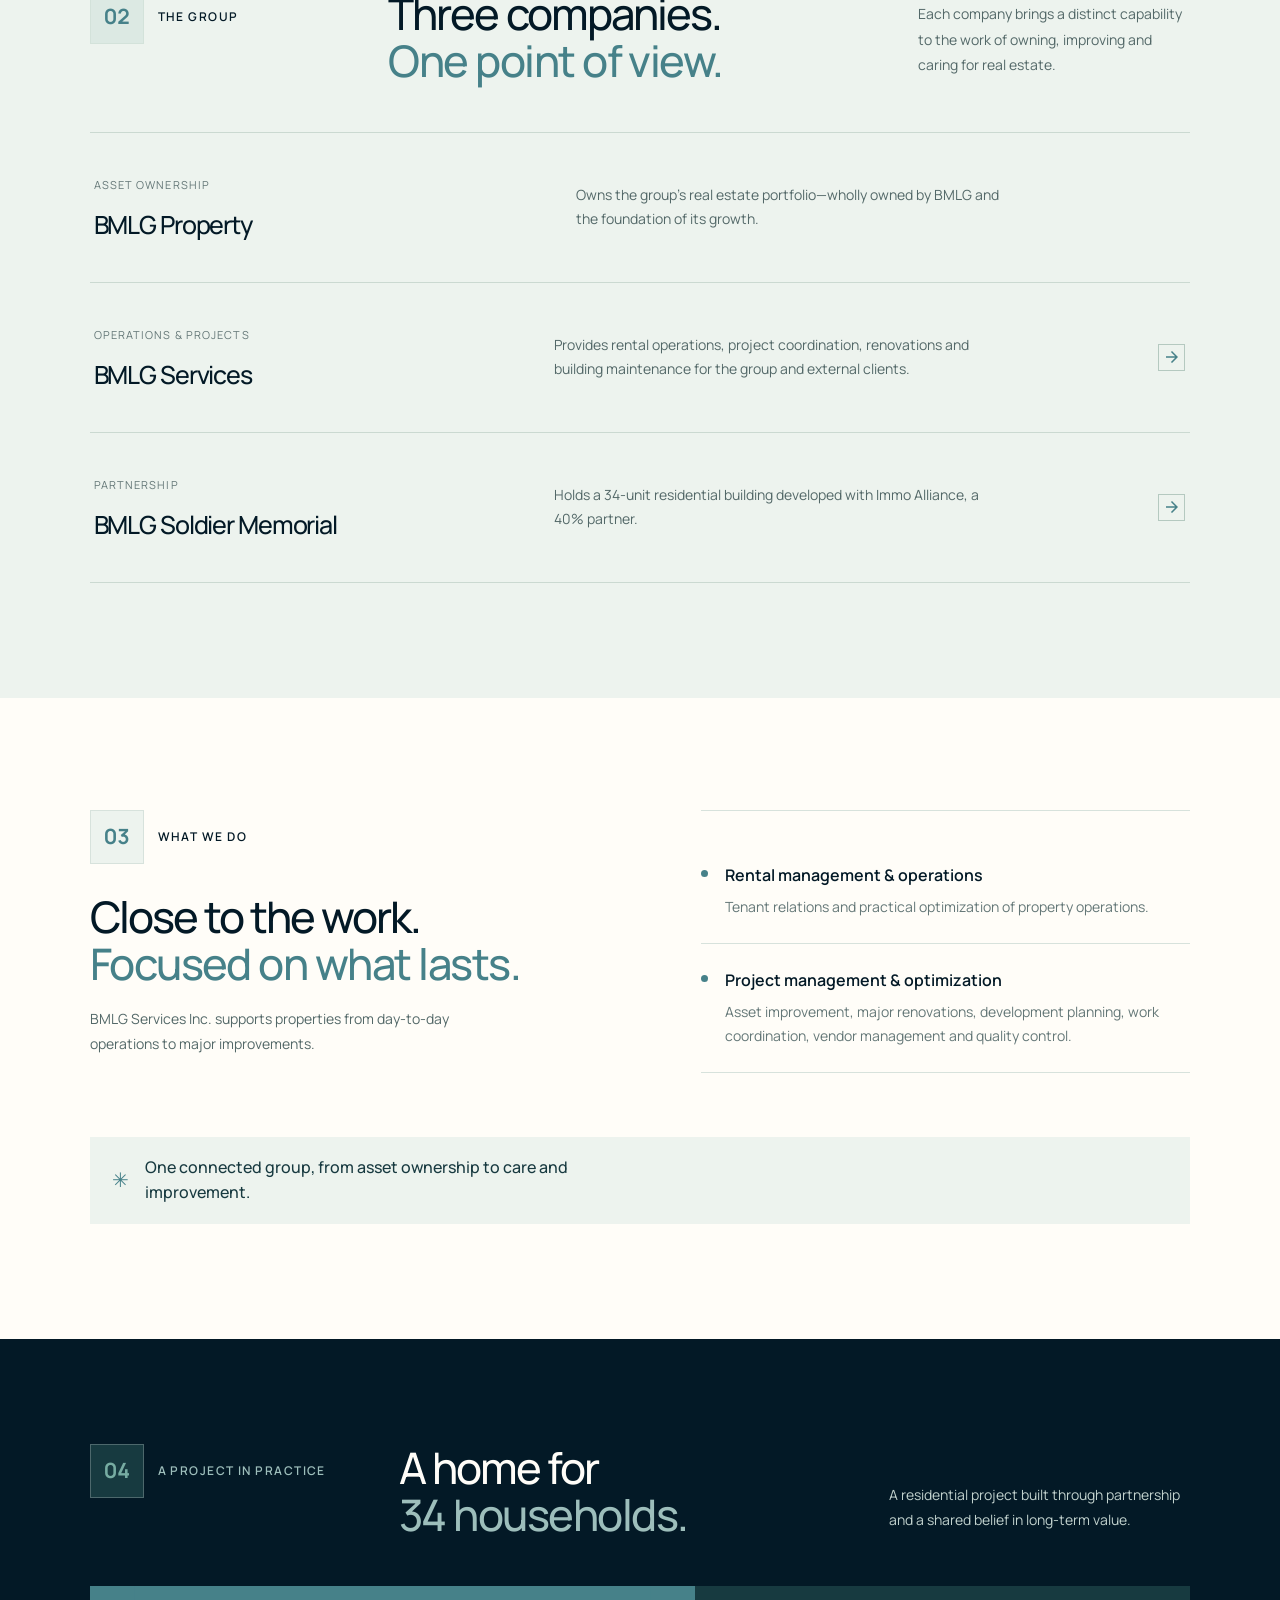
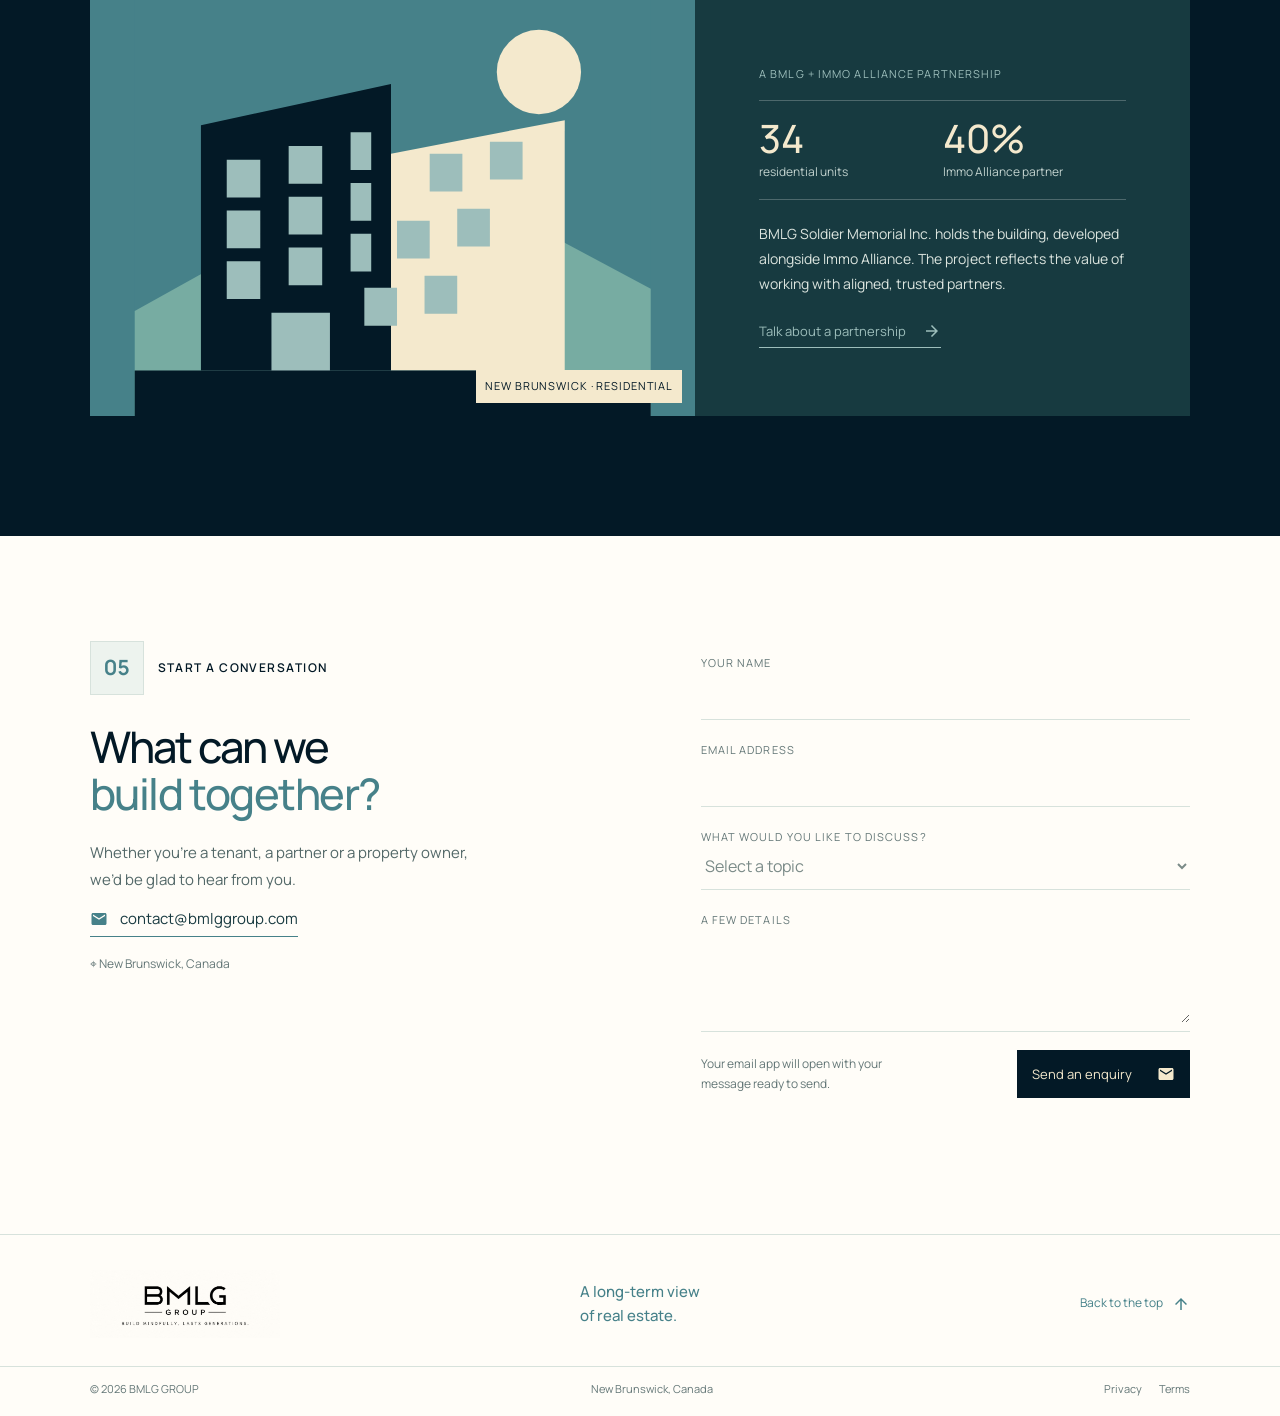
==== commit f2270654: "feat: Material Icons" ====
--- a/index.html
+++ b/index.html
@@ -9,6 +9,7 @@
   <meta property="og:description" content="A New Brunswick real estate group with a long-term view.">
   <meta property="og:type" content="website">
   <link rel="canonical" href="https://bmlggroup.com/">
+  <link rel="icon" type="image/png" sizes="64x64" href="favicon.png">
   <link rel="stylesheet" href="style.css">
   <script src="app.js" defer></script>
   <title>BMLG Group | Real estate, built with purpose</title>
@@ -20,14 +21,15 @@
       <img class="wordmark-logo" src="logo.jpeg" alt="" width="190" height="68">
     </a>
     <nav class="site-nav" id="site-nav" aria-label="Main navigation">
-      <a href="#group" data-en="The group" data-fr="Le groupe">The group</a>
-      <a href="#companies" data-en="Companies" data-fr="Sociétés">Companies</a>
-      <a href="#work" data-en="Our work" data-fr="Nos projets">Our work</a>
+      <a href="#group" data-en="Who we are" data-fr="Qui nous sommes">Who we are</a>
+      <a href="#companies" data-en="The group" data-fr="Le groupe">The group</a>
+      <a href="#services" data-en="Expertise" data-fr="Expertises">Expertise</a>
+      <a href="#work" data-en="Projects" data-fr="Projets">Projects</a>
       <a href="#contact" data-en="Contact" data-fr="Contact">Contact</a>
     </nav>
     <div class="masthead-actions">
       <button class="language-toggle" type="button" aria-label="Passer en français" aria-pressed="false">FR <span aria-hidden="true">/</span> EN</button>
-      <a class="header-contact" href="#contact"><span data-en="Start a conversation" data-fr="Entrer en contact">Start a conversation</span><span aria-hidden="true">↗</span></a>
+      <a class="header-contact" href="#contact"><span data-en="Start a conversation" data-fr="Entrer en contact">Start a conversation</span><svg class="icon" aria-hidden="true" focusable="false"><use href="icons/material-icons.svg#arrow-forward"></use></svg></a>
       <button class="menu-toggle" type="button" aria-expanded="false" aria-controls="site-nav" aria-label="Open navigation"><span></span><span></span></button>
     </div>
   </header>
@@ -38,7 +40,7 @@
         <p class="kicker"><span class="kicker-line" aria-hidden="true"></span><span data-en="Real estate, with intention" data-fr="L’immobilier, avec intention">Real estate, with intention</span></p>
         <h1 id="hero-title" data-en="Built around<br>the <em>long view.</em>" data-fr="Bâtir avec<br><em>vision.</em>">Built around<br>the <em>long view.</em></h1>
         <p class="hero-summary" data-en="We bring property ownership, thoughtful operations and hands-on building services together under one connected group." data-fr="Nous réunissons la détention immobilière, une gestion réfléchie et des services concrets au sein d’un même groupe.">We bring property ownership, thoughtful operations and hands-on building services together under one connected group.</p>
-        <a class="round-link" href="#group"><span data-en="Meet BMLG Group" data-fr="Découvrir BMLG Group">Meet BMLG Group</span><span aria-hidden="true">↓</span></a>
+        <a class="round-link" href="#group"><span data-en="Meet BMLG Group" data-fr="Découvrir BMLG Group">Meet BMLG Group</span><svg class="icon" aria-hidden="true" focusable="false"><use href="icons/material-icons.svg#arrow-downward"></use></svg></a>
         <p class="hero-place"><span aria-hidden="true">✳</span> <span data-en="New Brunswick, Canada" data-fr="New Brunswick, Canada">New Brunswick, Canada</span></p>
       </div>
       <div class="hero-graphic" role="img" aria-label="Abstract illustration of connected buildings" data-en-aria-label="Abstract illustration of connected buildings" data-fr-aria-label="Illustration abstraite d’immeubles reliés">
@@ -57,17 +59,17 @@
         <span class="graphic-stamp" data-en="Property<br>with purpose" data-fr="Bâtir<br>avec sens">Property<br>with purpose</span>
         <span class="graphic-index">BMLG / 01</span>
       </div>
-      <div class="hero-bottom"><span>01 — 05</span><span data-en="A connected approach to real estate" data-fr="Une approche immobilière intégrée">A connected approach to real estate</span><span aria-hidden="true">↘</span></div>
+      <div class="hero-bottom"><span data-en="A connected approach to real estate" data-fr="Une approche immobilière intégrée">A connected approach to real estate</span><svg class="icon" aria-hidden="true" focusable="false"><use href="icons/material-icons.svg#arrow-downward"></use></svg></div>
     </section>
 
     <section class="group section-wrap" id="group" aria-labelledby="group-title">
-      <div class="section-rail"><span>01</span><span data-en="Who we are" data-fr="Qui nous sommes">Who we are</span></div>
+      <div class="section-rail journey-rail"><span>01</span><span data-en="Who we are" data-fr="Qui nous sommes">Who we are</span></div>
       <div class="group-copy">
         <h2 id="group-title" data-en="A portfolio of expertise.<br><em>A shared responsibility.</em>" data-fr="Des expertises réunies.<br><em>Une responsabilité commune.</em>">A portfolio of expertise.<br><em>A shared responsibility.</em></h2>
         <div class="group-description">
           <p data-en="BMLG Group was founded by entrepreneur Bruce Michaël Lagacé Gallant on a simple conviction: real estate should be built and managed with rigour, a long-term vision and a sense of responsibility." data-fr="BMLG Group est né de la conviction de son fondateur, l’entrepreneur Bruce Michaël Lagacé Gallant : l’immobilier doit être développé et géré avec rigueur, vision à long terme et sens des responsabilités.">BMLG Group was founded by entrepreneur Bruce Michaël Lagacé Gallant on a simple conviction: real estate should be built and managed with rigour, a long-term vision and a sense of responsibility.</p>
           <p data-en="Today, three complementary companies bring together ownership, operations and project expertise in New Brunswick." data-fr="Aujourd’hui, trois sociétés complémentaires réunissent détention, exploitation et expertise de projets au New Brunswick.">Today, three complementary companies bring together ownership, operations and project expertise in New Brunswick.</p>
-          <a class="inline-link" href="#companies"><span data-en="How we’re structured" data-fr="Notre structure">How we’re structured</span><span aria-hidden="true">↗</span></a>
+          <a class="inline-link" href="#companies"><span data-en="How we’re structured" data-fr="Notre structure">How we’re structured</span><svg class="icon" aria-hidden="true" focusable="false"><use href="icons/material-icons.svg#arrow-forward"></use></svg></a>
         </div>
       </div>
       <div class="values-row">
@@ -80,27 +82,27 @@
     <section class="companies" id="companies" aria-labelledby="companies-title">
       <div class="section-wrap">
         <div class="companies-heading">
-          <div class="section-rail"><span>02</span><span data-en="The group" data-fr="Le groupe">The group</span></div>
+          <div class="section-rail journey-rail"><span>02</span><span data-en="The group" data-fr="Le groupe">The group</span></div>
           <h2 id="companies-title" data-en="Three companies.<br><em>One point of view.</em>" data-fr="Trois sociétés.<br><em>Une même vision.</em>">Three companies.<br><em>One point of view.</em></h2>
           <p data-en="Each company brings a distinct capability to the work of owning, improving and caring for real estate." data-fr="Chaque société apporte une expertise distincte à la détention, à la valorisation et à l’entretien des immeubles.">Each company brings a distinct capability to the work of owning, improving and caring for real estate.</p>
         </div>
         <div class="company-list">
-          <article class="company-row"><span class="company-count">01</span><div class="company-name"><span class="company-tag" data-en="ASSET OWNERSHIP" data-fr="DÉTENTION D’ACTIFS">ASSET OWNERSHIP</span><h3>BMLG Property Inc.</h3></div><p data-en="Owns the group’s real estate portfolio—wholly owned by BMLG and the foundation of its growth." data-fr="Détient le portefeuille immobilier du groupe, entièrement possédé par BMLG et socle de sa croissance.">Owns the group’s real estate portfolio—wholly owned by BMLG and the foundation of its growth.</p><span class="row-arrow" aria-hidden="true">↗</span></article>
-          <article class="company-row"><span class="company-count">02</span><div class="company-name"><span class="company-tag" data-en="OPERATIONS &amp; PROJECTS" data-fr="EXPLOITATION ET PROJETS">OPERATIONS &amp; PROJECTS</span><h3>BMLG Services Inc.</h3></div><p data-en="Provides rental operations, project coordination, renovations and building maintenance for the group and external clients." data-fr="Offre la gestion locative, la coordination de projets, la rénovation et l’entretien des immeubles, pour le groupe et des clients externes.">Provides rental operations, project coordination, renovations and building maintenance for the group and external clients.</p><a class="row-arrow" href="#services" aria-label="Explore BMLG Services" data-en-aria-label="Explore BMLG Services" data-fr-aria-label="Découvrir BMLG Services">↗</a></article>
-          <article class="company-row"><span class="company-count">03</span><div class="company-name"><span class="company-tag" data-en="PARTNERSHIP" data-fr="PARTENARIAT">PARTNERSHIP</span><h3>BMLG Soldier Memorial Inc.</h3></div><p data-en="Holds a 34-unit residential building developed with Immo Alliance, a 40% partner." data-fr="Détient un immeuble résidentiel de 34 logements réalisé avec Immo Alliance, partenaire à 40 %.">Holds a 34-unit residential building developed with Immo Alliance, a 40% partner.</p><a class="row-arrow" href="#work" aria-label="See the residential project" data-en-aria-label="See the residential project" data-fr-aria-label="Voir le projet résidentiel">↗</a></article>
+          <article class="company-row company-row-static"><div class="company-name"><span class="company-tag" data-en="ASSET OWNERSHIP" data-fr="DÉTENTION D’ACTIFS">ASSET OWNERSHIP</span><h3>BMLG Property</h3></div><p data-en="Owns the group’s real estate portfolio—wholly owned by BMLG and the foundation of its growth." data-fr="Détient le portefeuille immobilier du groupe, entièrement possédé par BMLG et socle de sa croissance.">Owns the group’s real estate portfolio—wholly owned by BMLG and the foundation of its growth.</p></article>
+          <article class="company-row"><div class="company-name"><span class="company-tag" data-en="OPERATIONS &amp; PROJECTS" data-fr="EXPLOITATION ET PROJETS">OPERATIONS &amp; PROJECTS</span><h3>BMLG Services</h3></div><p data-en="Provides rental operations, project coordination, renovations and building maintenance for the group and external clients." data-fr="Offre la gestion locative, la coordination de projets, la rénovation et l’entretien des immeubles, pour le groupe et des clients externes.">Provides rental operations, project coordination, renovations and building maintenance for the group and external clients.</p><a class="row-arrow" href="#services" aria-label="Explore BMLG Services" data-en-aria-label="Explore BMLG Services" data-fr-aria-label="Découvrir BMLG Services"><svg class="icon" aria-hidden="true" focusable="false"><use href="icons/material-icons.svg#arrow-forward"></use></svg></a></article>
+          <article class="company-row"><div class="company-name"><span class="company-tag" data-en="PARTNERSHIP" data-fr="PARTENARIAT">PARTNERSHIP</span><h3>BMLG Soldier Memorial</h3></div><p data-en="Holds a 34-unit residential building developed with Immo Alliance, a 40% partner." data-fr="Détient un immeuble résidentiel de 34 logements réalisé avec Immo Alliance, partenaire à 40 %.">Holds a 34-unit residential building developed with Immo Alliance, a 40% partner.</p><a class="row-arrow" href="#work" aria-label="See the residential project" data-en-aria-label="See the residential project" data-fr-aria-label="Voir le projet résidentiel"><svg class="icon" aria-hidden="true" focusable="false"><use href="icons/material-icons.svg#arrow-forward"></use></svg></a></article>
         </div>
       </div>
     </section>
 
     <section class="expertise section-wrap" id="services" aria-labelledby="services-title">
       <div class="expertise-title">
-        <div class="section-rail"><span>03</span><span data-en="What we do" data-fr="Nos expertises">What we do</span></div>
+        <div class="section-rail journey-rail"><span>03</span><span data-en="What we do" data-fr="Nos expertises">What we do</span></div>
         <h2 id="services-title" data-en="Close to the work.<br><em>Focused on what lasts.</em>" data-fr="Au cœur de l’action.<br><em>Axés sur la durabilité.</em>">Close to the work.<br><em>Focused on what lasts.</em></h2>
         <p data-en="BMLG Services Inc. supports properties from day-to-day operations to major improvements." data-fr="BMLG Services Inc. accompagne les immeubles au quotidien et dans leurs grands projets de valorisation.">BMLG Services Inc. supports properties from day-to-day operations to major improvements.</p>
       </div>
       <div class="expertise-items">
-        <article><span>01</span><div><h3 data-en="Rental management &amp; operations" data-fr="Gestion locative et exploitation">Rental management &amp; operations</h3><p data-en="Tenant relations and practical optimization of property operations." data-fr="Gestion des locataires et optimisation concrète des opérations.">Tenant relations and practical optimization of property operations.</p></div><span class="expertise-arrow" aria-hidden="true">↗</span></article>
-        <article><span>02</span><div><h3 data-en="Project management &amp; optimization" data-fr="Gestion de projet et optimisation">Project management &amp; optimization</h3><p data-en="Asset improvement, major renovations, development planning, work coordination, vendor management and quality control." data-fr="Valorisation des actifs, rénovations majeures, planification, coordination des travaux, gestion des fournisseurs et contrôle de la qualité.">Asset improvement, major renovations, development planning, work coordination, vendor management and quality control.</p></div><span class="expertise-arrow" aria-hidden="true">↗</span></article>
+        <article><div><h3 data-en="Rental management &amp; operations" data-fr="Gestion locative et exploitation">Rental management &amp; operations</h3><p data-en="Tenant relations and practical optimization of property operations." data-fr="Gestion des locataires et optimisation concrète des opérations.">Tenant relations and practical optimization of property operations.</p></div></article>
+        <article><div><h3 data-en="Project management &amp; optimization" data-fr="Gestion de projet et optimisation">Project management &amp; optimization</h3><p data-en="Asset improvement, major renovations, development planning, work coordination, vendor management and quality control." data-fr="Valorisation des actifs, rénovations majeures, planification, coordination des travaux, gestion des fournisseurs et contrôle de la qualité.">Asset improvement, major renovations, development planning, work coordination, vendor management and quality control.</p></div></article>
       </div>
       <div class="expertise-note"><span class="note-symbol" aria-hidden="true">✳</span><p data-en="One connected group, from asset ownership to care and improvement." data-fr="Un groupe intégré, de la détention des actifs à leur entretien et leur valorisation.">One connected group, from asset ownership to care and improvement.</p></div>
     </section>
@@ -108,7 +110,7 @@
     <section class="work" id="work" aria-labelledby="work-title">
       <div class="work-inner section-wrap">
         <div class="work-title">
-          <div class="section-rail"><span>04</span><span data-en="A project in practice" data-fr="Un projet concret">A project in practice</span></div>
+          <div class="section-rail journey-rail"><span>04</span><span data-en="A project in practice" data-fr="Un projet concret">A project in practice</span></div>
           <h2 id="work-title" data-en="A home for<br><em>34 households.</em>" data-fr="Un chez-soi pour<br><em>34 ménages.</em>">A home for<br><em>34 households.</em></h2>
           <p data-en="A residential project built through partnership and a shared belief in long-term value." data-fr="Un projet résidentiel fondé sur un partenariat et une vision commune de la valeur à long terme.">A residential project built through partnership and a shared belief in long-term value.</p>
         </div>
@@ -129,7 +131,7 @@
             <p class="work-partner" data-en="A BMLG + Immo Alliance partnership" data-fr="Un partenariat BMLG + Immo Alliance">A BMLG + Immo Alliance partnership</p>
             <div class="work-stats"><div><strong>34</strong><span data-en="residential units" data-fr="logements">residential units</span></div><div><strong>40%</strong><span data-en="Immo Alliance partner" data-fr="partenaire Immo Alliance">Immo Alliance partner</span></div></div>
             <p class="work-description" data-en="BMLG Soldier Memorial Inc. holds the building, developed alongside Immo Alliance. The project reflects the value of working with aligned, trusted partners." data-fr="BMLG Soldier Memorial Inc. détient l’immeuble, réalisé avec Immo Alliance. Ce projet illustre la valeur de partenariats solides entre acteurs qui partagent une même vision.">BMLG Soldier Memorial Inc. holds the building, developed alongside Immo Alliance. The project reflects the value of working with aligned, trusted partners.</p>
-            <a class="inline-link" href="#contact"><span data-en="Talk about a partnership" data-fr="Discuter d’un partenariat">Talk about a partnership</span><span aria-hidden="true">↗</span></a>
+            <a class="inline-link" href="#contact"><span data-en="Talk about a partnership" data-fr="Discuter d’un partenariat">Talk about a partnership</span><svg class="icon" aria-hidden="true" focusable="false"><use href="icons/material-icons.svg#arrow-forward"></use></svg></a>
           </div>
         </div>
       </div>
@@ -137,10 +139,10 @@
 
     <section class="contact section-wrap" id="contact" aria-labelledby="contact-title">
       <div class="contact-copy">
-        <div class="section-rail"><span>05</span><span data-en="Start a conversation" data-fr="Entrons en contact">Start a conversation</span></div>
+        <div class="section-rail journey-rail"><span>05</span><span data-en="Start a conversation" data-fr="Entrons en contact">Start a conversation</span></div>
         <h2 id="contact-title" data-en="What can we<br><em>build together?</em>" data-fr="Que pouvons-nous<br><em>bâtir ensemble?</em>">What can we<br><em>build together?</em></h2>
         <p data-en="Whether you’re a tenant, a partner or a property owner, we’d be glad to hear from you." data-fr="Que vous soyez locataire, partenaire ou propriétaire, nous serons heureux d’échanger avec vous.">Whether you’re a tenant, a partner or a property owner, we’d be glad to hear from you.</p>
-        <a class="contact-address" href="mailto:contact@bmlggroup.com">contact@bmlggroup.com <span aria-hidden="true">↗</span></a>
+        <a class="contact-address" href="mailto:contact@bmlggroup.com"><svg class="icon" aria-hidden="true" focusable="false"><use href="icons/material-icons.svg#mail"></use></svg> contact@bmlggroup.com</a>
         <p class="contact-place">⌖ <span data-en="New Brunswick, Canada" data-fr="New Brunswick, Canada">New Brunswick, Canada</span></p>
       </div>
       <form class="contact-form" id="contact-form">
@@ -148,14 +150,14 @@
         <div class="field"><label for="email" data-en="Email address" data-fr="Adresse courriel">Email address</label><input id="email" name="email" type="email" autocomplete="email" required></div>
         <div class="field"><label for="interest" data-en="What would you like to discuss?" data-fr="De quoi souhaitez-vous discuter?">What would you like to discuss?</label><select id="interest" name="interest" required><option value="" selected disabled data-en="Select a topic" data-fr="Choisir un sujet">Select a topic</option><option value="Consultation" data-en="General enquiry" data-fr="Demande générale">General enquiry</option><option value="Property" data-en="Rental or property" data-fr="Location ou immobilier">Rental or property</option><option value="Services" data-en="Property services" data-fr="Services immobiliers">Property services</option><option value="Partnership" data-en="Partnership" data-fr="Partenariat">Partnership</option><option value="Other" data-en="Something else" data-fr="Autre sujet">Something else</option></select></div>
         <div class="field"><label for="message" data-en="A few details" data-fr="Quelques détails">A few details</label><textarea id="message" name="message" rows="3" required></textarea></div>
-        <div class="form-actions"><p data-en="Your email app will open with your message ready to send." data-fr="Votre application de courriel s’ouvrira avec votre message prêt à envoyer.">Your email app will open with your message ready to send.</p><button class="submit-button" type="submit"><span data-en="Send an enquiry" data-fr="Envoyer une demande">Send an enquiry</span><span aria-hidden="true">↗</span></button></div>
+        <div class="form-actions"><p data-en="Your email app will open with your message ready to send." data-fr="Votre application de courriel s’ouvrira avec votre message prêt à envoyer.">Your email app will open with your message ready to send.</p><button class="submit-button" type="submit"><span data-en="Send an enquiry" data-fr="Envoyer une demande">Send an enquiry</span><svg class="icon" aria-hidden="true" focusable="false"><use href="icons/material-icons.svg#mail"></use></svg></button></div>
         <p class="form-status" id="form-status" role="status" aria-live="polite"></p>
       </form>
     </section>
   </main>
 
   <footer class="footer">
-    <div class="footer-main section-wrap"><a class="wordmark footer-wordmark" href="#home" aria-label="BMLG Group home"><img class="wordmark-logo" src="logo.jpeg" alt="" width="190" height="68"></a><p data-en="A long-term view<br>of real estate." data-fr="Une vision durable<br>de l’immobilier.">A long-term view<br>of real estate.</p><a class="back-top" href="#home"><span data-en="Back to the top" data-fr="Retour en haut">Back to the top</span><span aria-hidden="true">↑</span></a></div>
+    <div class="footer-main section-wrap"><a class="wordmark footer-wordmark" href="#home" aria-label="BMLG Group home"><img class="wordmark-logo" src="logo.jpeg" alt="" width="190" height="68"></a><p data-en="A long-term view<br>of real estate." data-fr="Une vision durable<br>de l’immobilier.">A long-term view<br>of real estate.</p><a class="back-top" href="#home"><span data-en="Back to the top" data-fr="Retour en haut">Back to the top</span><svg class="icon" aria-hidden="true" focusable="false"><use href="icons/material-icons.svg#arrow-upward"></use></svg></a></div>
     <div class="footer-bottom section-wrap"><span>© <span id="year"></span> BMLG GROUP</span><span data-en="New Brunswick, Canada" data-fr="New Brunswick, Canada">New Brunswick, Canada</span><nav aria-label="Legal"><a href="privacy-policy.html" data-en="Privacy" data-fr="Confidentialité">Privacy</a><a href="terms-of-service.html" data-en="Terms" data-fr="Conditions">Terms</a></nav></div>
   </footer>
 </body>
--- a/style.css
+++ b/style.css
@@ -10,15 +10,32 @@
   --text: #233d40;
   --muted: #647777;
   --rule: #d7e2dc;
-  --serif: Georgia, "Times New Roman", serif;
-  --sans: "Segoe UI", Arial, sans-serif;
+  --sans: "Manrope", "Avenir Next", Avenir, "Segoe UI", Arial, sans-serif;
   --edge: clamp(22px, 7vw, 112px);
   --max: 1440px;
 }
 
+@font-face {
+  font-family: "Manrope";
+  font-style: normal;
+  font-weight: 400 700;
+  font-display: swap;
+  src: url("fonts/manrope-latin-ext.woff2") format("woff2");
+  unicode-range: U+0100-02BA, U+02BD-02C5, U+02C7-02CC, U+02CE-02D7, U+02DD-02FF, U+0304, U+0308, U+0329, U+1D00-1DBF, U+1E00-1E9F, U+1EF2-1EFF, U+2020, U+20A0-20AB, U+20AD-20C4, U+2113, U+2C60-2C7F, U+A720-A7FF;
+}
+
+@font-face {
+  font-family: "Manrope";
+  font-style: normal;
+  font-weight: 400 700;
+  font-display: swap;
+  src: url("fonts/manrope-latin.woff2") format("woff2");
+  unicode-range: U+0000-00FF, U+0131, U+0152-0153, U+02BB-02BC, U+02C6, U+02DA, U+02DC, U+2000-206F, U+20AC, U+2122, U+2191, U+2193, U+2212, U+2215, U+FEFF, U+FFFD;
+}
+
 * { box-sizing: border-box; }
 html { scroll-behavior: smooth; scroll-padding-top: 85px; }
-body { margin: 0; background: var(--white); color: var(--night); font: 15px/1.65 var(--sans); -webkit-font-smoothing: antialiased; }
+body { margin: 0; background: var(--white); color: var(--night); font: 17px/1.7 var(--sans); }
 body.menu-open { overflow: hidden; }
 a { color: inherit; text-decoration: none; }
 button, input, select, textarea { font: inherit; }
@@ -28,147 +45,151 @@
 .section-wrap { width: min(100%, var(--max)); margin-inline: auto; padding-inline: var(--edge); }
 .skip-link { position: fixed; z-index: 20; top: -60px; left: 18px; padding: 10px 15px; background: var(--night); color: var(--white); }
 .skip-link:focus { top: 12px; }
+.icon { display: inline-block; width: 1.15em; height: 1.15em; flex: 0 0 auto; fill: currentColor; vertical-align: middle; }
 
 .masthead { position: relative; z-index: 10; display: flex; min-height: 84px; align-items: center; justify-content: space-between; padding-inline: var(--edge); border-bottom: 1px solid var(--rule); background: var(--white); }
 .wordmark { display: inline-flex; flex: 0 0 auto; align-items: center; }
 .wordmark-logo { display: block; width: 190px; height: 68px; object-fit: cover; object-position: center; mix-blend-mode: multiply; }
-.site-nav { display: flex; align-items: center; gap: clamp(20px, 3vw, 44px); font-size: 11px; }
+.site-nav { display: flex; align-items: center; gap: clamp(12px, 1.5vw, 22px); font-size: 14px; font-weight: 600; }
 .site-nav a { transition: color .18s; }
 .site-nav a:hover { color: var(--ocean); }
 .masthead-actions { display: flex; align-items: center; gap: 18px; }
-.language-toggle { padding: 8px 4px; border: 0; background: transparent; color: var(--muted); font-size: 10px; letter-spacing: .1em; cursor: pointer; }
+.language-toggle { padding: 8px 4px; border: 0; background: transparent; color: var(--muted); font-size: 13px; letter-spacing: .1em; cursor: pointer; }
 .language-toggle span { margin-inline: 3px; color: var(--mist); }
 .language-toggle[aria-pressed="true"] { color: var(--ocean); }
-.header-contact { display: inline-flex; align-items: center; gap: 15px; padding: 10px 13px; border: 1px solid var(--night); font-size: 10px; transition: background .2s, color .2s; }
+.header-contact { display: inline-flex; align-items: center; gap: 15px; padding: 10px 13px; border: 1px solid var(--night); font-size: 13px; transition: background .2s, color .2s; }
 .header-contact:hover { background: var(--night); color: var(--sand); }
 .menu-toggle { display: none; }
 
 .hero { position: relative; display: grid; min-height: 660px; grid-template-columns: minmax(0, .9fr) minmax(440px, 1.1fr); align-items: center; gap: 5%; padding: 54px var(--edge) 103px; overflow: hidden; }
 .hero-content { position: relative; z-index: 2; padding-bottom: 24px; }
-.kicker, .section-rail { display: flex; align-items: center; gap: 11px; color: var(--muted); font-size: 9px; letter-spacing: .16em; text-transform: uppercase; }
+.kicker, .section-rail { display: flex; align-items: center; gap: 11px; color: var(--muted); font-size: 11px; letter-spacing: .16em; text-transform: uppercase; }
 .kicker { margin-bottom: 27px; }
 .kicker-line { width: 25px; height: 1px; background: var(--ocean); }
-.hero h1, .group h2, .companies h2, .expertise h2, .work h2, .contact h2 { margin: 0; font-family: var(--sans); font-weight: 400; letter-spacing: -.075em; }
-.hero h1 { font-size: clamp(68px, 8.6vw, 119px); line-height: .96; }
-.hero h1 em, h2 em { color: var(--ocean); font-family: var(--serif); font-weight: 400; letter-spacing: -.065em; }
-.hero-summary { max-width: 425px; margin: 27px 0 25px; color: #536868; font-size: 13px; line-height: 1.9; }
-.round-link { display: inline-flex; min-height: 48px; align-items: center; gap: 23px; padding: 0 17px; border: 1px solid var(--night); font-size: 10px; transition: background .2s, color .2s; }
+.hero h1, .group h2, .companies h2, .expertise h2, .work h2, .contact h2 { margin: 0; font-family: var(--sans); font-weight: 500; letter-spacing: -.045em; }
+.hero h1 em, h2 em { color: var(--ocean); font-family: var(--sans); font-style: normal; font-weight: 500; letter-spacing: -.035em; }
+.hero h1, .group h2, .companies h2, .expertise h2, .work h2, .contact h2, .legal-main h1 { font-size: clamp(32px, 3.4vw, 52px); line-height: 1.08; text-wrap: balance; }
+.hero-summary { max-width: 425px; margin: 27px 0 25px; color: #536868; font-size: 16px; line-height: 1.8; }
+.round-link { display: inline-flex; min-height: 48px; align-items: center; gap: 23px; padding: 0 17px; border: 1px solid var(--night); font-size: 13px; transition: background .2s, color .2s; }
 .round-link:hover { background: var(--night); color: var(--sand); }
-.round-link span:last-child { color: var(--ocean); font-size: 16px; }
-.hero-place { margin: 35px 0 0; color: var(--muted); font-size: 9px; letter-spacing: .04em; }
+.round-link .icon { width: 18px; height: 18px; color: var(--ocean); }
+.hero-place { margin: 35px 0 0; color: var(--muted); font-size: 12px; letter-spacing: .04em; }
 .hero-place span { margin-right: 7px; color: var(--ocean); }
 .hero-graphic { position: relative; min-height: 500px; background: var(--mist); }
 .hero-graphic > svg { display: block; position: absolute; inset: 0; width: 100%; height: 100%; }
-.graphic-stamp { position: absolute; z-index: 1; top: 35px; left: -32px; display: block; padding: 14px 18px; background: var(--sand); color: var(--night); font: italic 17px/1.25 var(--serif); }
-.graphic-index { position: absolute; right: 15px; bottom: 13px; color: var(--white); font-size: 8px; letter-spacing: .14em; }
-.hero-bottom { position: absolute; right: var(--edge); bottom: 36px; left: var(--edge); display: grid; grid-template-columns: 1fr auto 1fr; align-items: center; color: var(--muted); font-size: 8px; letter-spacing: .12em; text-transform: uppercase; }
-.hero-bottom span:last-child { justify-self: end; color: var(--ocean); font-size: 16px; }
+.graphic-stamp { position: absolute; z-index: 1; top: 35px; left: -32px; display: block; padding: 14px 18px; background: var(--sand); color: var(--night); font: 500 17px/1.4 var(--sans); }
+.graphic-index { position: absolute; right: 15px; bottom: 13px; color: var(--white); font-size: 10px; letter-spacing: .14em; }
+.hero-bottom { position: absolute; right: var(--edge); bottom: 36px; left: var(--edge); display: grid; grid-template-columns: 1fr auto; align-items: center; color: var(--muted); font-size: 11px; letter-spacing: .08em; text-transform: uppercase; }
+.hero-bottom .icon { justify-self: end; width: 18px; height: 18px; color: var(--ocean); }
 
 .group { padding-top: 108px; padding-bottom: 110px; border-top: 1px solid var(--rule); }
 .section-rail { gap: 12px; }
-.section-rail span:first-child { color: var(--ocean); }
+.section-rail span:first-child { color: var(--ocean); font-weight: 700; font-variant-numeric: tabular-nums; }
+.journey-rail { gap: 14px; }
+.journey-rail > span:first-child { display: grid; width: 54px; height: 54px; flex: 0 0 auto; place-items: center; border: 1px solid var(--rule); background: #edf3ee; color: var(--ocean); font-size: 21px; font-weight: 700; letter-spacing: 0; }
+.journey-rail > span:last-child { color: var(--night); font-size: 12px; font-weight: 600; letter-spacing: .12em; }
+.companies-heading .journey-rail > span:first-child { border-color: #d3e2da; background: #dce9e3; }
+.work-title .journey-rail > span:first-child { border-color: #ffffff3b; background: #173a40; color: var(--mist); }
+.work-title .journey-rail > span:last-child { color: var(--mist); }
 .group-copy { display: grid; grid-template-columns: 1.12fr .75fr; align-items: end; gap: 10%; margin: 31px 0 72px; }
-.group h2, .companies h2, .expertise h2, .work h2 { font-size: clamp(47px, 6vw, 78px); line-height: 1.04; }
-.group-description p { margin: 0 0 14px; color: #536868; font-size: 12px; line-height: 1.95; }
-.inline-link { display: inline-flex; align-items: center; gap: 17px; margin-top: 7px; padding-bottom: 5px; border-bottom: 1px solid var(--ocean); color: var(--ocean); font-size: 10px; transition: gap .2s; }
+.group-description p { margin: 0 0 14px; color: #536868; font-size: 15px; line-height: 1.8; }
+.inline-link { display: inline-flex; align-items: center; gap: 17px; margin-top: 7px; padding-bottom: 5px; border-bottom: 1px solid var(--ocean); color: var(--ocean); font-size: 13px; transition: gap .2s; }
 .inline-link:hover { gap: 24px; }
-.inline-link span:last-child { font-size: 14px; }
+.inline-link .icon { width: 18px; height: 18px; }
 .values-row { display: grid; grid-template-columns: repeat(3, 1fr); border-top: 1px solid var(--rule); }
 .values-row article { position: relative; padding: 20px 30px 0 0; }
-.value-number { color: var(--ocean); font: italic 15px var(--serif); }
+.value-number { color: var(--ocean); font: 500 15px var(--sans); }
 .values-row h3 { margin: 17px 0 5px; font-size: 15px; font-weight: 600; }
-.values-row p { margin: 0; color: var(--muted); font-size: 10px; }
+.values-row p { margin: 0; color: var(--muted); font-size: 13px; line-height: 1.65; }
 
 .companies { padding: 99px 0 115px; background: #edf3ee; }
 .companies-heading { display: grid; grid-template-columns: .65fr 1.2fr .65fr; align-items: end; gap: 26px; margin-bottom: 48px; }
 .companies-heading .section-rail { align-self: start; }
-.companies-heading > p { margin: 0 0 7px; color: #536868; font-size: 11px; line-height: 1.9; }
-.companies h2 { font-size: clamp(46px, 5vw, 66px); }
+.companies-heading > p { margin: 0 0 7px; color: #536868; font-size: 14px; line-height: 1.8; }
 .company-list { border-top: 1px solid #cbd9d1; }
-.company-row { display: grid; min-height: 150px; grid-template-columns: 45px minmax(200px, .9fr) 1.2fr 28px; align-items: center; gap: 25px; padding: 23px 4px; border-bottom: 1px solid #cbd9d1; }
-.company-count { align-self: start; padding-top: 4px; color: var(--ocean); font-size: 9px; letter-spacing: .1em; }
-.company-tag { color: var(--muted); font-size: 8px; letter-spacing: .14em; }
+.company-row { display: grid; min-height: 150px; grid-template-columns: minmax(200px, .9fr) 1.2fr 28px; align-items: center; gap: 25px; padding: 23px 4px; border-bottom: 1px solid #cbd9d1; }
+.company-row-static { grid-template-columns: minmax(200px, .9fr) 1.2fr; }
+.company-tag { color: var(--muted); font-size: 11px; letter-spacing: .1em; }
 .company-name h3 { margin: 6px 0 0; font-size: clamp(18px, 2vw, 25px); font-weight: 500; letter-spacing: -.045em; overflow-wrap: anywhere; }
-.company-row > p { max-width: 430px; margin: 0; color: #536868; font-size: 11px; line-height: 1.85; }
+.company-row > p { max-width: 430px; margin: 0; color: #536868; font-size: 14px; line-height: 1.75; }
 .row-arrow { display: grid; width: 27px; height: 27px; place-items: center; border: 1px solid #b5c9c0; color: var(--ocean); font-size: 13px; }
+.row-arrow .icon { width: 18px; height: 18px; }
 a.row-arrow { transition: background .2s, color .2s; }
 a.row-arrow:hover { background: var(--night); color: var(--sand); }
 
 .expertise { display: grid; grid-template-columns: 1fr 1fr; align-items: start; gap: 55px 11%; padding-top: 112px; padding-bottom: 115px; }
 .expertise-title h2 { margin-top: 29px; }
-.expertise-title > p { max-width: 410px; margin: 19px 0 0; color: #536868; font-size: 11px; line-height: 1.9; }
+.expertise-title > p { max-width: 410px; margin: 19px 0 0; color: #536868; font-size: 14px; line-height: 1.8; }
 .expertise-items { padding-top: 28px; border-top: 1px solid var(--rule); }
-.expertise-items article { display: grid; grid-template-columns: 27px 1fr 18px; gap: 12px; padding: 23px 0; border-bottom: 1px solid var(--rule); }
-.expertise-items article > span:first-child, .expertise-arrow { color: var(--ocean); font-size: 9px; }
-.expertise-items h3 { margin: 0 0 6px; font-size: 14px; font-weight: 600; }
-.expertise-items p { margin: 0; color: var(--muted); font-size: 10px; line-height: 1.85; }
+.expertise-items article { position: relative; padding: 23px 0 23px 24px; border-bottom: 1px solid var(--rule); }
+.expertise-items article::before { position: absolute; top: 31px; left: 0; width: 7px; height: 7px; border-radius: 50%; background: var(--ocean); content: ""; }
+.expertise-items h3 { margin: 0 0 6px; font-size: 16px; font-weight: 600; }
+.expertise-items p { margin: 0; color: var(--muted); font-size: 14px; line-height: 1.75; }
 .expertise-note { grid-column: 1 / -1; display: flex; align-items: center; gap: 16px; margin-top: 9px; padding: 18px 22px; background: #edf3ee; }
 .note-symbol { color: var(--ocean); font-size: 20px; }
-.expertise-note p { max-width: 470px; margin: 0; color: var(--deep); font: italic 16px/1.5 var(--serif); }
+.expertise-note p { max-width: 470px; margin: 0; color: var(--deep); font: 500 16px/1.6 var(--sans); }
 
 .work { padding: 105px 0 120px; background: var(--night); color: var(--white); }
 .work-title { display: grid; grid-template-columns: .7fr 1.15fr .75fr; align-items: end; gap: 28px; margin-bottom: 48px; }
 .work-title .section-rail { align-self: start; color: var(--mist); }
 .work-title .section-rail span:first-child { color: var(--leaf); }
-.work h2 { font-size: clamp(47px, 5.7vw, 75px); }
 .work h2 em { color: var(--mist); }
-.work-title > p { max-width: 350px; margin: 0 0 6px; color: #c2d2ce; font-size: 11px; line-height: 1.9; }
+.work-title > p { max-width: 350px; margin: 0 0 6px; color: #c2d2ce; font-size: 14px; line-height: 1.8; }
 .work-card { display: grid; grid-template-columns: 1.1fr .9fr; background: #173a40; }
 .work-art { position: relative; min-height: 430px; overflow: hidden; background: var(--ocean); }
 .work-art > svg { display: block; position: absolute; inset: 0; width: 100%; height: 100%; }
-.work-art-label { position: absolute; right: 13px; bottom: 13px; padding: 7px 9px; background: var(--sand); color: var(--night); font-size: 8px; letter-spacing: .11em; }
+.work-art-label { position: absolute; right: 13px; bottom: 13px; padding: 7px 9px; background: var(--sand); color: var(--night); font-size: 11px; letter-spacing: .08em; }
 .work-facts { display: flex; flex-direction: column; align-items: flex-start; justify-content: center; padding: clamp(28px, 5vw, 65px); }
-.work-partner { color: var(--mist); font-size: 9px; letter-spacing: .1em; text-transform: uppercase; }
+.work-partner { color: var(--mist); font-size: 11px; letter-spacing: .1em; text-transform: uppercase; }
 .work-stats { display: grid; width: 100%; grid-template-columns: 1fr 1fr; margin: 6px 0 21px; padding: 16px 0; border-block: 1px solid #ffffff3b; }
 .work-stats > div { display: flex; flex-direction: column; gap: 2px; }
-.work-stats strong { color: var(--sand); font: 400 39px/1.1 var(--serif); }
-.work-stats span { color: #c2d2ce; font-size: 8px; }
-.work-description { margin: 0 0 17px; color: #dce5df; font-size: 11px; line-height: 1.9; }
+.work-stats strong { color: var(--sand); font: 500 39px/1.1 var(--sans); }
+.work-stats span { color: #c2d2ce; font-size: 12px; }
+.work-description { margin: 0 0 17px; color: #dce5df; font-size: 14px; line-height: 1.8; }
 .work .inline-link { border-color: var(--mist); color: var(--mist); }
 
 .contact { display: grid; grid-template-columns: 1fr 1fr; gap: 11%; padding-top: 105px; padding-bottom: 105px; }
 .contact-copy .section-rail { margin-bottom: 28px; }
-.contact h2 { font-size: clamp(51px, 6.7vw, 85px); line-height: 1.02; }
 .contact h2 em { color: var(--ocean); }
-.contact-copy > p:not(.section-rail):not(.contact-place) { max-width: 390px; margin: 22px 0 13px; color: #536868; font-size: 12px; line-height: 1.9; }
-.contact-address { display: inline-flex; align-items: center; gap: 12px; padding-bottom: 5px; border-bottom: 1px solid var(--ocean); color: var(--deep); font-size: 13px; }
-.contact-address span { color: var(--ocean); }
-.contact-place { margin-top: 17px; color: var(--muted); font-size: 9px; }
+.contact-copy > p:not(.section-rail):not(.contact-place) { max-width: 390px; margin: 22px 0 13px; color: #536868; font-size: 15px; line-height: 1.8; }
+.contact-address { display: inline-flex; align-items: center; gap: 12px; padding-bottom: 5px; border-bottom: 1px solid var(--ocean); color: var(--deep); font-size: 15px; }
+.contact-address .icon { width: 18px; height: 18px; color: var(--ocean); }
+.contact-place { margin-top: 17px; color: var(--muted); font-size: 12px; }
 .contact-form { padding-top: 4px; }
 .field { display: flex; flex-direction: column; margin-bottom: 12px; padding: 9px 0 8px; border-bottom: 1px solid var(--rule); }
 .field:focus-within { border-color: var(--ocean); }
-.field label { margin-bottom: 5px; color: var(--muted); font-size: 8px; letter-spacing: .13em; text-transform: uppercase; }
-.field input, .field select, .field textarea { width: 100%; padding: 3px 0; border: 0; outline: 0; border-radius: 0; background: transparent; color: var(--night); font-size: 12px; }
+.field label { margin-bottom: 5px; color: var(--muted); font-size: 11px; letter-spacing: .1em; text-transform: uppercase; }
+.field input, .field select, .field textarea { width: 100%; padding: 3px 0; border: 0; outline: 0; border-radius: 0; background: transparent; color: var(--night); font-size: 16px; }
 .field select { cursor: pointer; }
 .field select:invalid { color: #7b8b88; }
 .field option { background: var(--white); color: var(--night); }
 .field textarea { resize: vertical; }
 .form-actions { display: flex; align-items: center; justify-content: space-between; gap: 18px; margin-top: 18px; }
-.form-actions p { max-width: 195px; margin: 0; color: var(--muted); font-size: 9px; line-height: 1.7; }
-.submit-button { display: inline-flex; min-height: 45px; align-items: center; gap: 25px; padding: 0 15px; border: 0; background: var(--night); color: var(--sand); font-size: 10px; cursor: pointer; transition: background .2s; }
+.form-actions p { max-width: 225px; margin: 0; color: var(--muted); font-size: 12px; line-height: 1.65; }
+.submit-button { display: inline-flex; min-height: 48px; align-items: center; gap: 25px; padding: 0 15px; border: 0; background: var(--night); color: var(--sand); font-size: 13px; cursor: pointer; transition: background .2s; }
 .submit-button:hover { background: var(--ocean); }
-.submit-button span:last-child { font-size: 15px; }
-.form-status { min-height: 20px; margin: 11px 0 0; color: var(--ocean); font-size: 10px; }
+.submit-button .icon { width: 18px; height: 18px; }
+.form-status { min-height: 20px; margin: 11px 0 0; color: var(--ocean); font-size: 13px; }
 
 .footer { padding: 35px 0 18px; border-top: 1px solid var(--rule); }
 .footer-main { display: grid; grid-template-columns: 1fr 1fr 1fr; align-items: center; padding-bottom: 28px; }
-.footer-main > p { justify-self: center; margin: 0; color: var(--ocean); font: italic 15px/1.45 var(--serif); }
-.back-top { justify-self: end; color: var(--ocean); font-size: 9px; }
-.back-top span:last-child { margin-left: 9px; font-size: 14px; }
-.footer-bottom { display: flex; align-items: center; justify-content: space-between; gap: 15px; padding-top: 13px; border-top: 1px solid var(--rule); color: var(--muted); font-size: 8px; }
+.footer-main > p { justify-self: center; margin: 0; color: var(--ocean); font: 500 15px/1.6 var(--sans); }
+.back-top { justify-self: end; color: var(--ocean); font-size: 12px; }
+.back-top .icon { margin-left: 9px; width: 18px; height: 18px; }
+.footer-bottom { display: flex; align-items: center; justify-content: space-between; gap: 15px; padding-top: 13px; border-top: 1px solid var(--rule); color: var(--muted); font-size: 11px; }
 .footer-bottom nav { display: flex; gap: 17px; }
 .footer-bottom a:hover { color: var(--ocean); }
 
 .legal-main { width: min(100%, var(--max)); margin-inline: auto; padding: 80px var(--edge) 100px; }
 .legal-intro { margin-bottom: 48px; padding: 29px clamp(22px, 4vw, 54px) 34px; background: #edf3ee; }
 .legal-heading { display: grid; grid-template-columns: 1.1fr .75fr; align-items: end; gap: 10%; margin-top: 26px; }
-.legal-main h1 { max-width: 900px; margin: 0; font-size: clamp(47px, 6vw, 78px); font-weight: 400; letter-spacing: -.075em; line-height: 1.04; }
-.legal-main h1 em { color: var(--ocean); font-family: var(--serif); font-weight: 400; }
-.legal-summary p:first-child { margin: 0 0 16px; color: #536868; font-size: 12px; line-height: 1.9; }
-.legal-updated { margin: 0; color: var(--muted); font-size: 9px; }
+.legal-main h1 { max-width: 900px; margin: 0; font-family: var(--sans); font-weight: 500; letter-spacing: -.045em; }
+.legal-main h1 em { color: var(--ocean); font-family: var(--sans); font-style: normal; font-weight: 500; }
+.legal-summary p:first-child { margin: 0 0 16px; color: #536868; font-size: 15px; line-height: 1.8; }
+.legal-updated { margin: 0; color: var(--muted); font-size: 12px; }
 .legal-content { max-width: 760px; padding-top: 20px; border-top: 1px solid var(--rule); }
-.legal-content h2 { margin: 27px 0 8px; font-size: 17px; font-weight: 600; }
-.legal-content p, .legal-content li { color: #536868; font-size: 11px; line-height: 1.95; }
+.legal-content h2 { margin: 30px 0 10px; font-family: var(--sans); font-size: 22px; font-weight: 600; }
+.legal-content p, .legal-content li { color: #536868; font-size: 16px; line-height: 1.8; }
 .legal-content a { color: var(--ocean); text-decoration: underline; text-underline-offset: 3px; }
 .legal-back { margin-top: 22px; }
 
@@ -185,11 +206,11 @@
   .header-contact { display: none; }
   .hero { min-height: 570px; grid-template-columns: .95fr 1.05fr; gap: 4%; }
   .hero-graphic { min-height: 410px; }
-  .hero h1 { font-size: clamp(62px, 8vw, 88px); }
   .group { padding-top: 83px; padding-bottom: 87px; }
   .group-copy { gap: 7%; margin-bottom: 55px; }
   .companies-heading { grid-template-columns: .55fr 1.2fr .75fr; gap: 18px; }
-  .company-row { grid-template-columns: 30px minmax(180px, .9fr) 1.2fr 28px; gap: 15px; }
+  .company-row { grid-template-columns: minmax(180px, .9fr) 1.2fr 28px; gap: 15px; }
+  .company-row-static { grid-template-columns: minmax(180px, .9fr) 1.2fr; }
   .expertise { gap: 45px 7%; padding-top: 88px; padding-bottom: 95px; }
   .work-title { grid-template-columns: .55fr 1.15fr .75fr; gap: 18px; }
   .work-card { grid-template-columns: 1fr .95fr; }
@@ -198,6 +219,7 @@
 }
 
 @media (max-width: 680px) {
+  .hero h1, .group h2, .companies h2, .expertise h2, .work h2, .contact h2, .legal-main h1 { font-size: clamp(22px, 7vw, 44px); }
   :root { --edge: 22px; }
   html { scroll-padding-top: 68px; }
   .masthead { min-height: 68px; }
@@ -205,38 +227,37 @@
   .masthead-actions { gap: 9px; }
   .hero { display: flex; flex-direction: column; align-items: stretch; gap: 30px; padding-top: 46px; padding-bottom: 70px; }
   .hero-content { padding-bottom: 0; }
-  .hero h1 { font-size: clamp(64px, 15vw, 86px); }
-  .hero-summary { max-width: 350px; font-size: 12px; }
+  .hero-summary { max-width: 350px; font-size: 15px; }
   .hero-place { margin-top: 22px; }
   .hero-graphic { min-height: 360px; margin-left: 12px; }
-  .graphic-stamp { top: 20px; left: -12px; padding: 11px 14px; font-size: 14px; }
-  .hero-bottom { bottom: 27px; grid-template-columns: auto 1fr auto; gap: 12px; font-size: 7px; }
+  .graphic-stamp { top: 20px; left: -12px; padding: 11px 14px; font-size: 15px; }
+  .hero-bottom { bottom: 27px; grid-template-columns: 1fr auto; gap: 12px; font-size: 9px; }
   .group { padding-top: 66px; padding-bottom: 70px; }
   .group-copy { display: block; margin: 26px 0 39px; }
-  .group h2, .companies h2, .expertise h2, .work h2 { font-size: clamp(43px, 11vw, 61px); }
   .group-description { margin-top: 22px; }
-  .group-description p { font-size: 11px; }
+  .group-description p { font-size: 15px; }
   .values-row { grid-template-columns: 1fr; }
   .values-row article { display: grid; grid-template-columns: 30px 1fr; align-items: baseline; gap: 4px 10px; padding: 14px 0; border-bottom: 1px solid var(--rule); }
   .value-number { grid-row: span 2; }
-  .values-row h3 { margin: 0; font-size: 13px; }
+  .values-row h3 { margin: 0; font-size: 15px; }
   .companies { padding: 68px 0 75px; }
   .companies-heading { display: block; margin-bottom: 29px; }
   .companies-heading h2 { margin-top: 22px; }
   .companies-heading > p { margin-top: 16px; }
-  .company-row { position: relative; grid-template-columns: 24px 1fr 28px; gap: 10px; padding: 21px 0; }
+  .company-row { position: relative; grid-template-columns: 1fr 28px; gap: 10px; padding: 21px 0; }
+  .company-row-static { grid-template-columns: 1fr; }
   .company-name h3 { font-size: 21px; }
-  .company-row > p { grid-column: 2 / 4; grid-row: 2; max-width: none; font-size: 10px; }
-  .company-row .row-arrow { grid-column: 3; grid-row: 1; }
-  .company-count { grid-column: 1; grid-row: 1 / 3; }
+  .company-row > p { grid-column: 1 / -1; grid-row: 2; max-width: none; font-size: 14px; }
+  .company-row .row-arrow { grid-column: 2; grid-row: 1; }
   .expertise { display: block; padding-top: 69px; padding-bottom: 72px; }
   .expertise-title h2 { margin-top: 23px; }
-  .expertise-title > p { font-size: 10px; }
+  .expertise-title > p { font-size: 14px; }
   .expertise-items { margin-top: 31px; padding-top: 4px; }
-  .expertise-items article { gap: 8px; padding: 18px 0; }
-  .expertise-items h3 { font-size: 12px; }
+  .expertise-items article { padding: 18px 0 18px 20px; }
+  .expertise-items article::before { top: 26px; }
+  .expertise-items h3 { font-size: 15px; }
   .expertise-note { margin-top: 24px; padding: 15px; }
-  .expertise-note p { font-size: 14px; }
+  .expertise-note p { font-size: 15px; }
   .work { padding: 68px 0 73px; }
   .work-title { display: block; margin-bottom: 27px; }
   .work-title h2 { margin-top: 22px; }
@@ -245,22 +266,20 @@
   .work-art { min-height: 300px; }
   .work-facts { padding: 24px; }
   .contact { display: block; padding-top: 68px; padding-bottom: 70px; }
-  .contact h2 { font-size: clamp(53px, 13vw, 69px); }
   .contact-form { margin-top: 35px; }
   .form-actions { align-items: stretch; flex-direction: column; }
   .form-actions p { max-width: 300px; }
   .submit-button { justify-content: space-between; }
   .footer-main { grid-template-columns: 1fr auto; gap: 15px; padding-bottom: 22px; }
-  .footer-main > p { grid-column: 1; grid-row: 2; justify-self: start; font-size: 13px; }
+  .footer-main > p { grid-column: 1; grid-row: 2; justify-self: start; font-size: 15px; }
   .back-top { grid-column: 2; grid-row: 1; }
   .footer-bottom { display: grid; grid-template-columns: 1fr auto; gap: 9px; }
   .footer-bottom nav { grid-column: 1 / -1; }
   .legal-main { padding-top: 59px; padding-bottom: 72px; }
   .legal-intro { margin-bottom: 35px; padding: 22px 18px 25px; }
   .legal-heading { display: block; margin-top: 20px; }
-  .legal-main h1 { font-size: clamp(43px, 11vw, 61px); }
   .legal-summary { margin-top: 18px; }
-  .legal-content h2 { font-size: 15px; }
+  .legal-content h2 { font-size: 20px; }
 }
 
 @media (prefers-reduced-motion: reduce) {
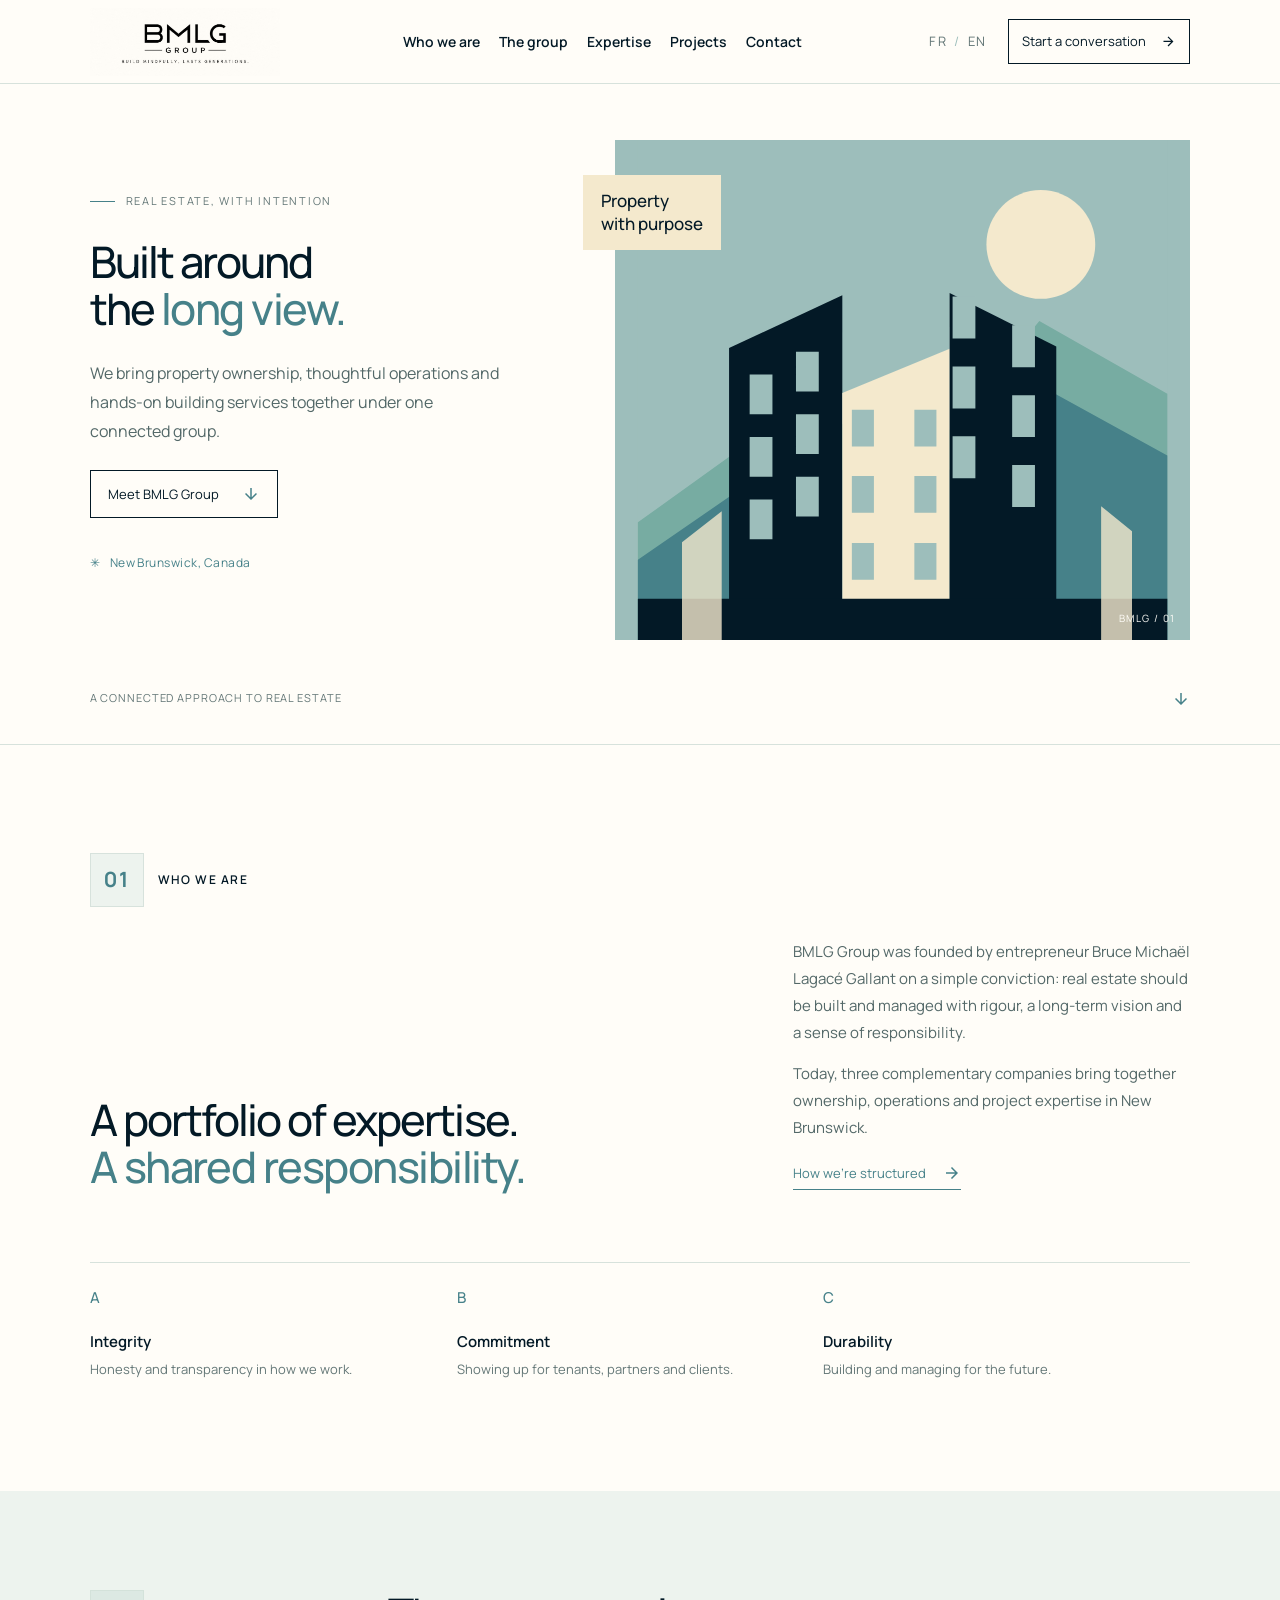
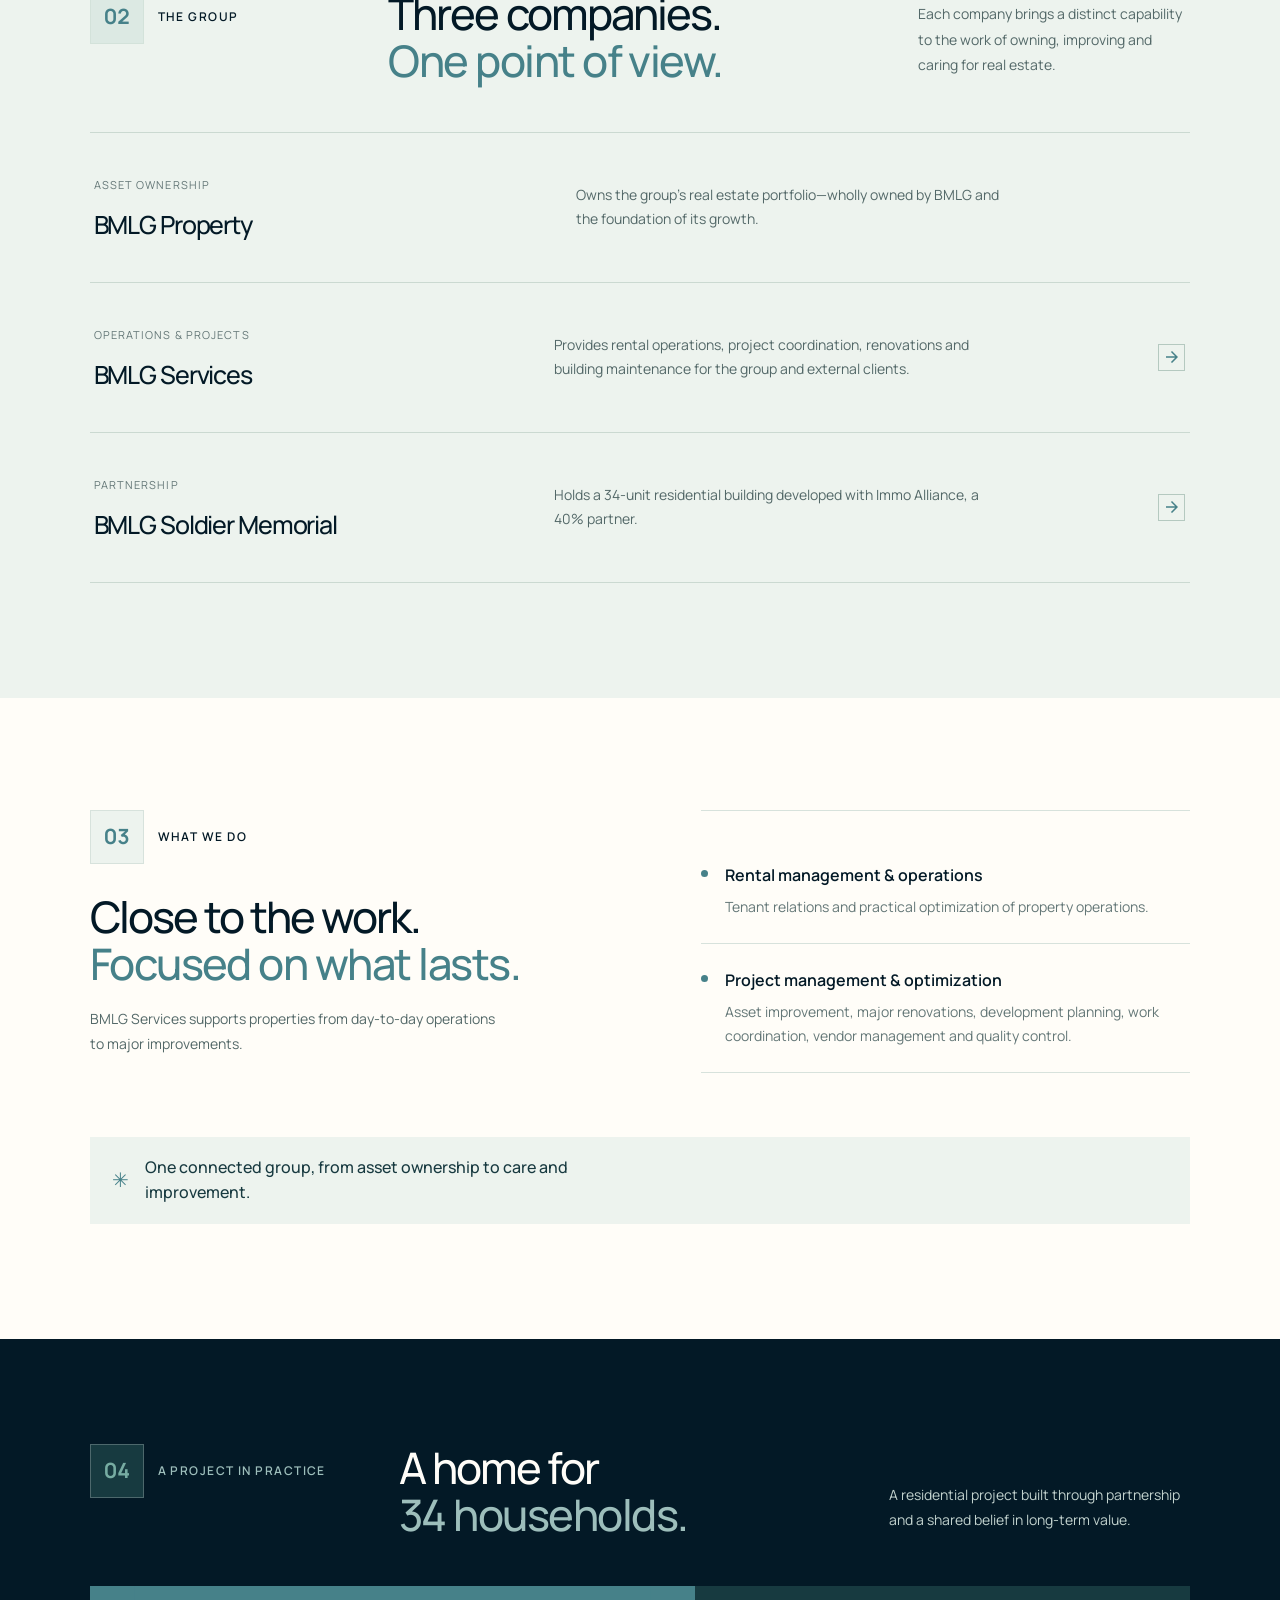
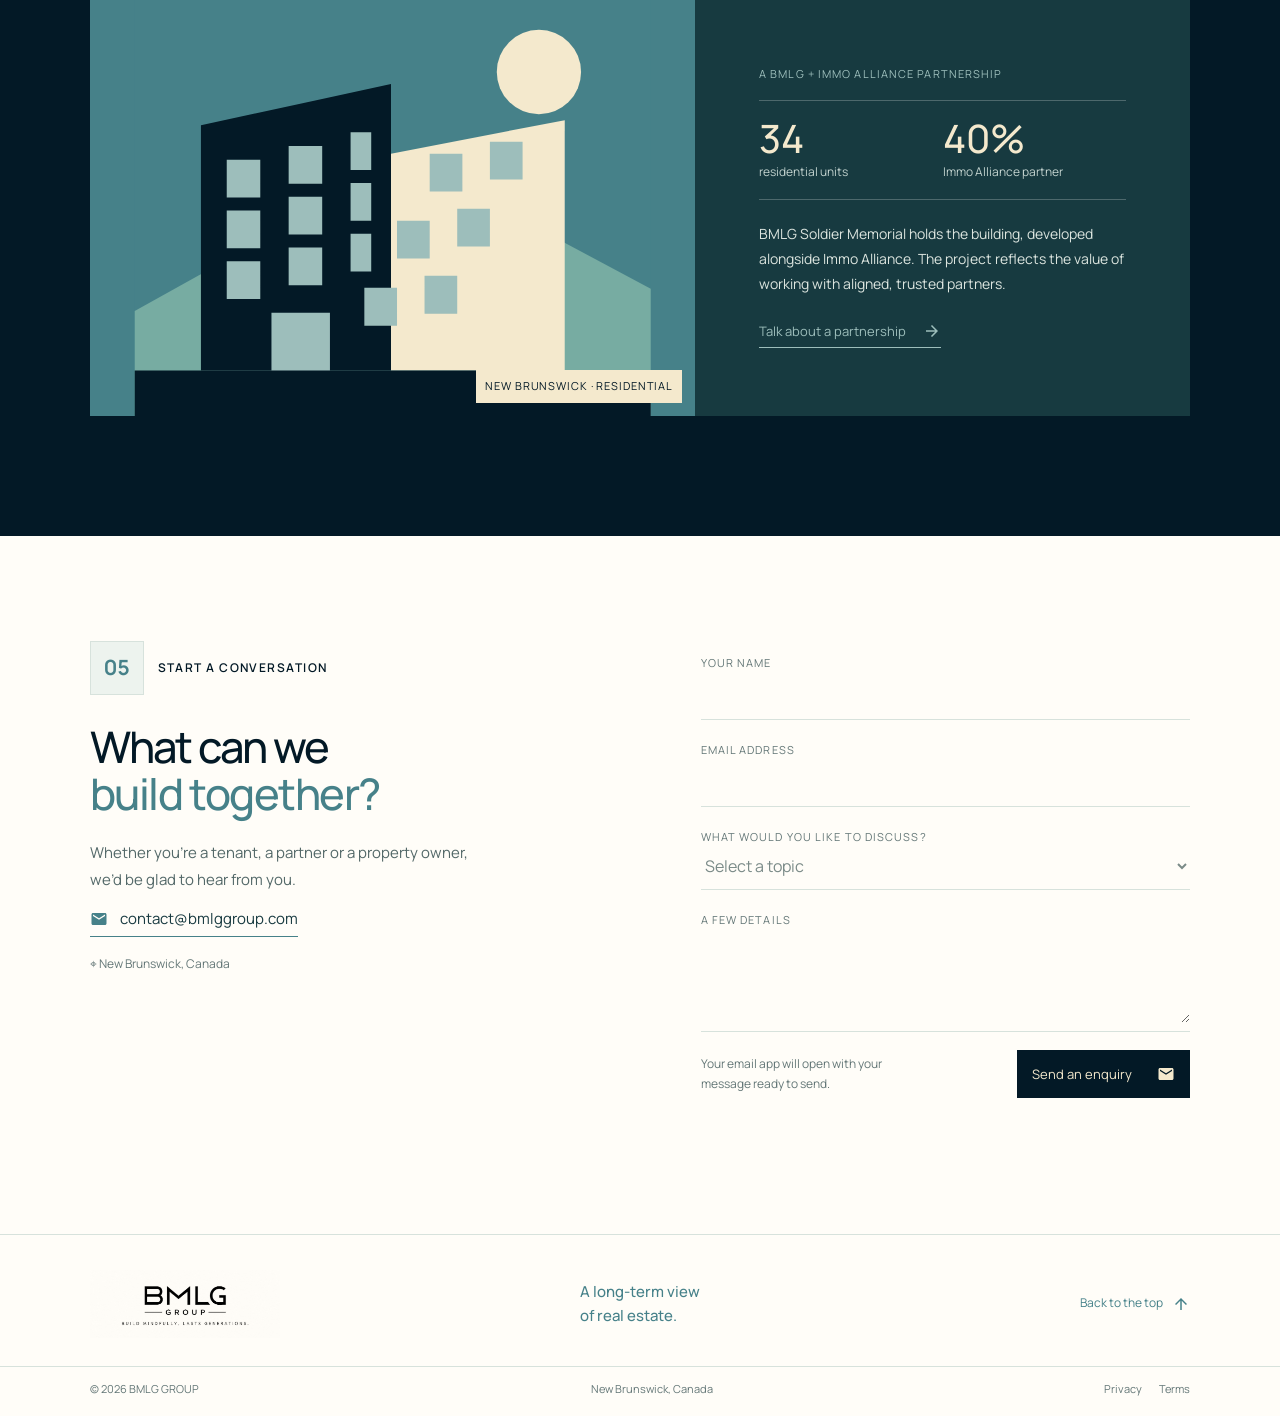
==== commit a61879b3: "fix: typo" ====
--- a/index.html
+++ b/index.html
@@ -98,7 +98,7 @@
       <div class="expertise-title">
         <div class="section-rail journey-rail"><span>03</span><span data-en="What we do" data-fr="Nos expertises">What we do</span></div>
         <h2 id="services-title" data-en="Close to the work.<br><em>Focused on what lasts.</em>" data-fr="Au cœur de l’action.<br><em>Axés sur la durabilité.</em>">Close to the work.<br><em>Focused on what lasts.</em></h2>
-        <p data-en="BMLG Services Inc. supports properties from day-to-day operations to major improvements." data-fr="BMLG Services Inc. accompagne les immeubles au quotidien et dans leurs grands projets de valorisation.">BMLG Services Inc. supports properties from day-to-day operations to major improvements.</p>
+        <p data-en="BMLG Services supports properties from day-to-day operations to major improvements." data-fr="BMLG Services accompagne les immeubles au quotidien et dans leurs grands projets de valorisation.">BMLG Services supports properties from day-to-day operations to major improvements.</p>
       </div>
       <div class="expertise-items">
         <article><div><h3 data-en="Rental management &amp; operations" data-fr="Gestion locative et exploitation">Rental management &amp; operations</h3><p data-en="Tenant relations and practical optimization of property operations." data-fr="Gestion des locataires et optimisation concrète des opérations.">Tenant relations and practical optimization of property operations.</p></div></article>
@@ -125,12 +125,12 @@
               <path d="M107 202h39v44h-39zm72-16h39v44h-39zm72-16h24v44h-24zm-144 91h39v44h-39zm72-16h39v44h-39zm72-16h24v44h-24zm-144 91h39v44h-39zm72-16h39v44h-39zm72-16h24v44h-24zm-92 92h68v68h-68zm184-185h38v44h-38zm70-14h38v44h-38zm-108 92h38v44h-38zm70-14h38v44h-38zm-108 92h38v44h-38zm70-14h38v44h-38z" fill="#9dbebb"/>
               <path d="M0 447h600v53H0z" fill="#031926"/>
             </svg>
-            <span class="work-art-label" data-en="NEW BRUNSWICK · RESIDENTIAL" data-fr="NOUVEAU-BRUNSWICK · RÉSIDENTIEL">NEW BRUNSWICK · RESIDENTIAL</span>
+            <span class="work-art-label" data-en="NEW BRUNSWICK · RESIDENTIAL" data-fr="NEW BRUNSWICK RÉSIDENTIEL">NEW BRUNSWICK · RESIDENTIAL</span>
           </div>
           <div class="work-facts">
             <p class="work-partner" data-en="A BMLG + Immo Alliance partnership" data-fr="Un partenariat BMLG + Immo Alliance">A BMLG + Immo Alliance partnership</p>
             <div class="work-stats"><div><strong>34</strong><span data-en="residential units" data-fr="logements">residential units</span></div><div><strong>40%</strong><span data-en="Immo Alliance partner" data-fr="partenaire Immo Alliance">Immo Alliance partner</span></div></div>
-            <p class="work-description" data-en="BMLG Soldier Memorial Inc. holds the building, developed alongside Immo Alliance. The project reflects the value of working with aligned, trusted partners." data-fr="BMLG Soldier Memorial Inc. détient l’immeuble, réalisé avec Immo Alliance. Ce projet illustre la valeur de partenariats solides entre acteurs qui partagent une même vision.">BMLG Soldier Memorial Inc. holds the building, developed alongside Immo Alliance. The project reflects the value of working with aligned, trusted partners.</p>
+            <p class="work-description" data-en="BMLG Soldier Memorial holds the building, developed alongside Immo Alliance. The project reflects the value of working with aligned, trusted partners." data-fr="BMLG Soldier Memorial détient l’immeuble, réalisé avec Immo Alliance. Ce projet illustre la valeur de partenariats solides entre acteurs qui partagent une même vision.">BMLG Soldier Memorial holds the building, developed alongside Immo Alliance. The project reflects the value of working with aligned, trusted partners.</p>
             <a class="inline-link" href="#contact"><span data-en="Talk about a partnership" data-fr="Discuter d’un partenariat">Talk about a partnership</span><svg class="icon" aria-hidden="true" focusable="false"><use href="icons/material-icons.svg#arrow-forward"></use></svg></a>
           </div>
         </div>
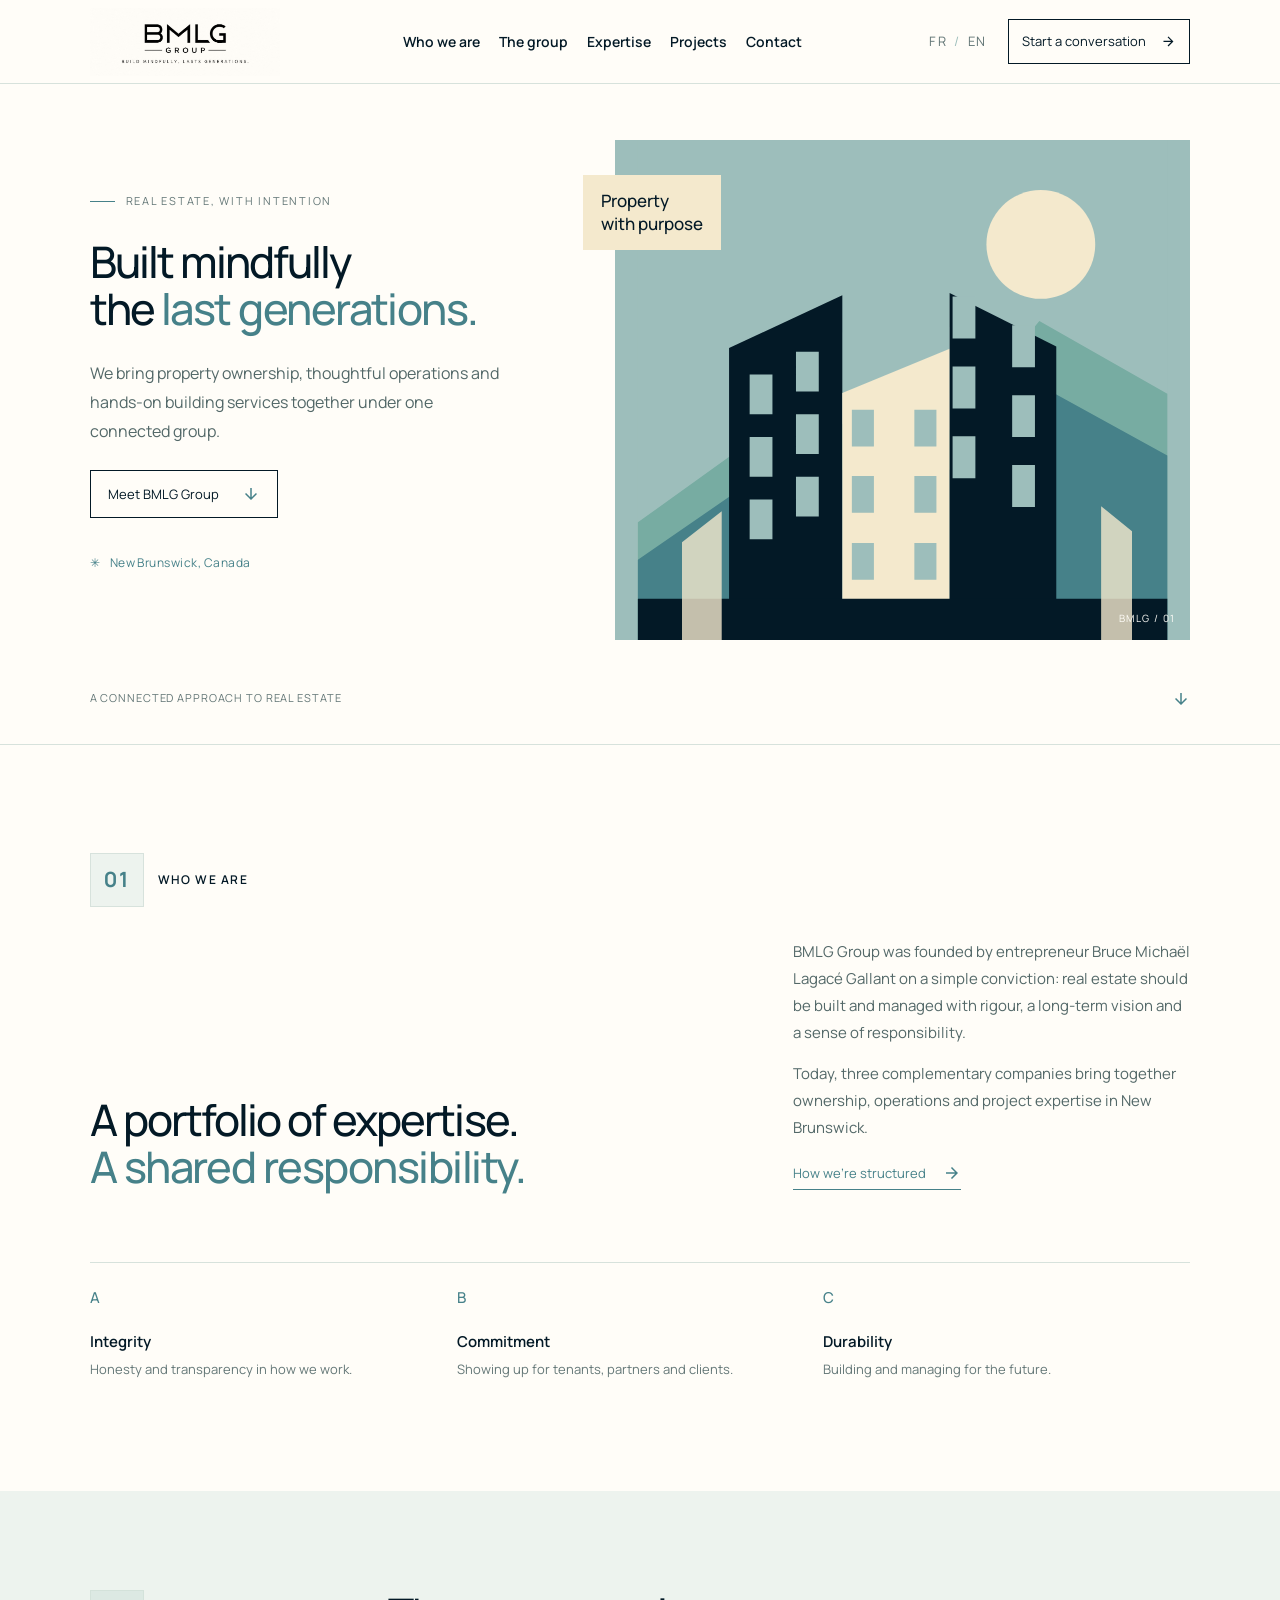
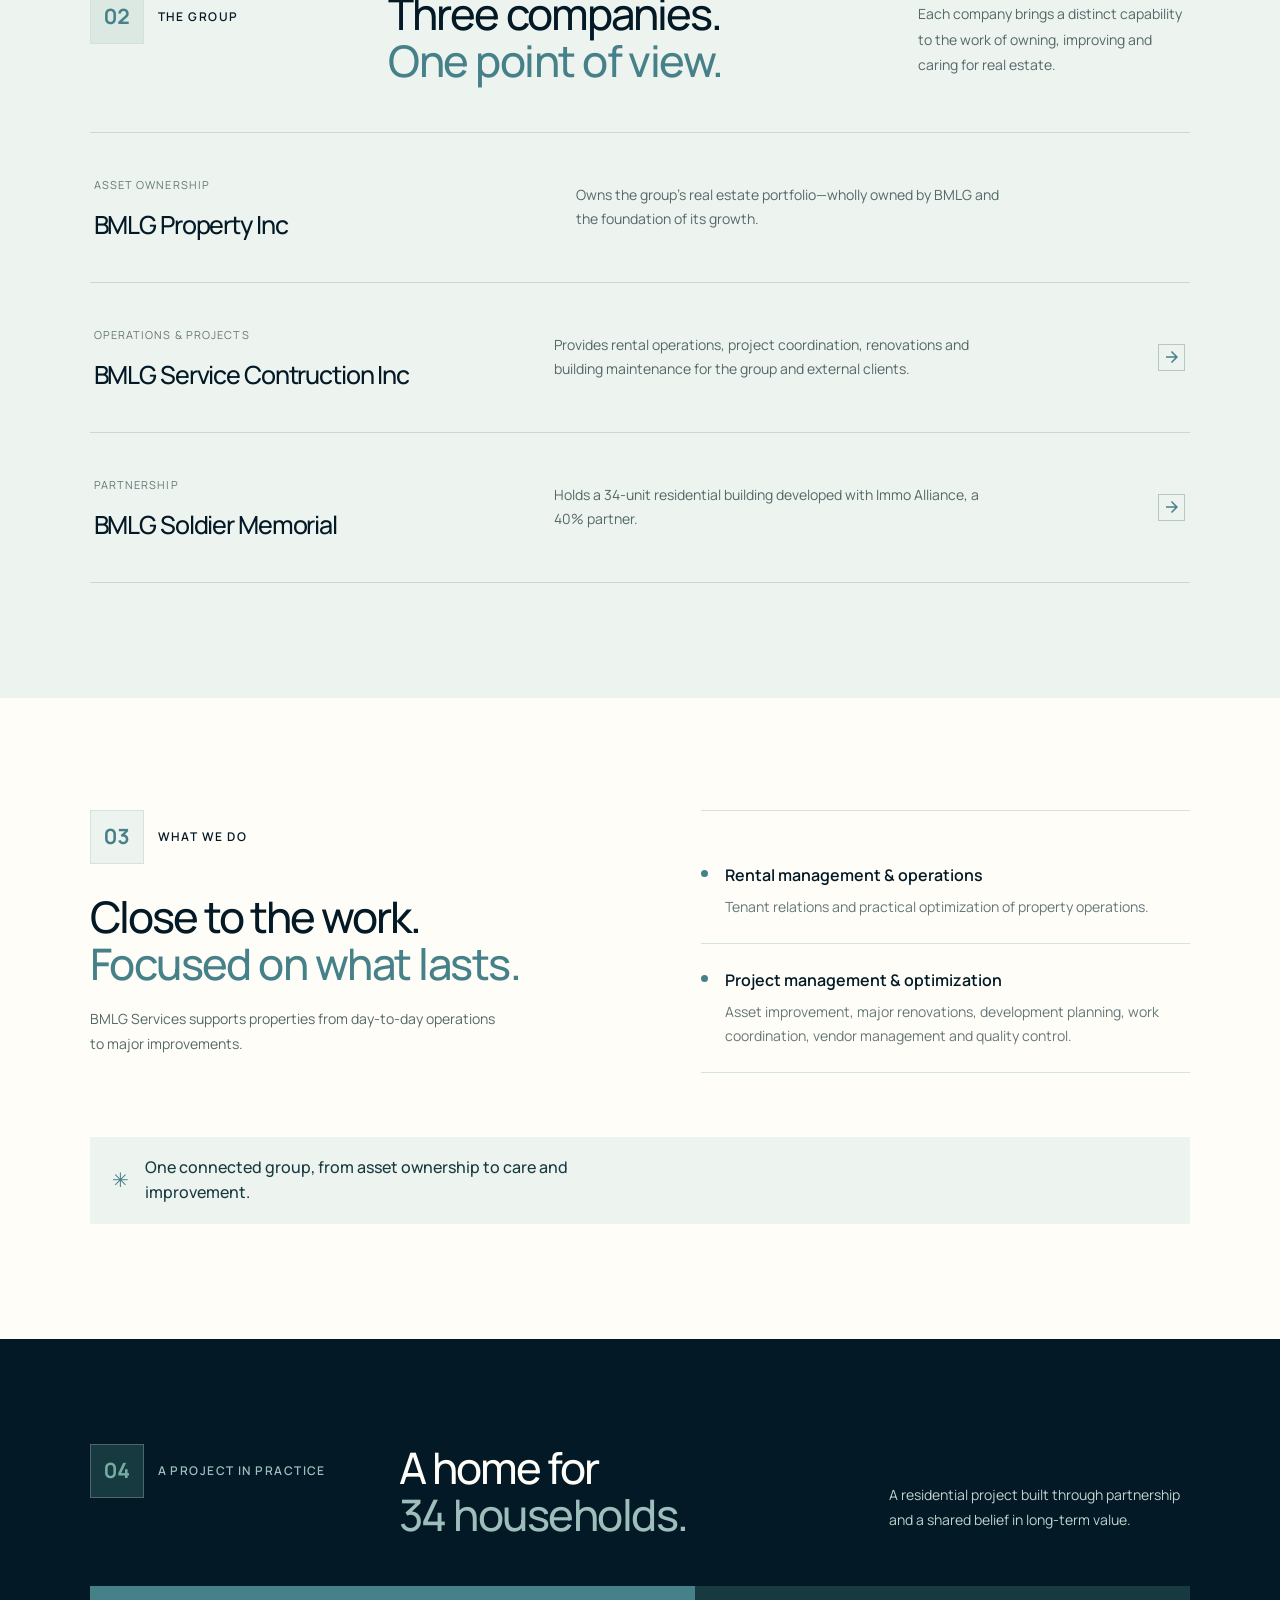
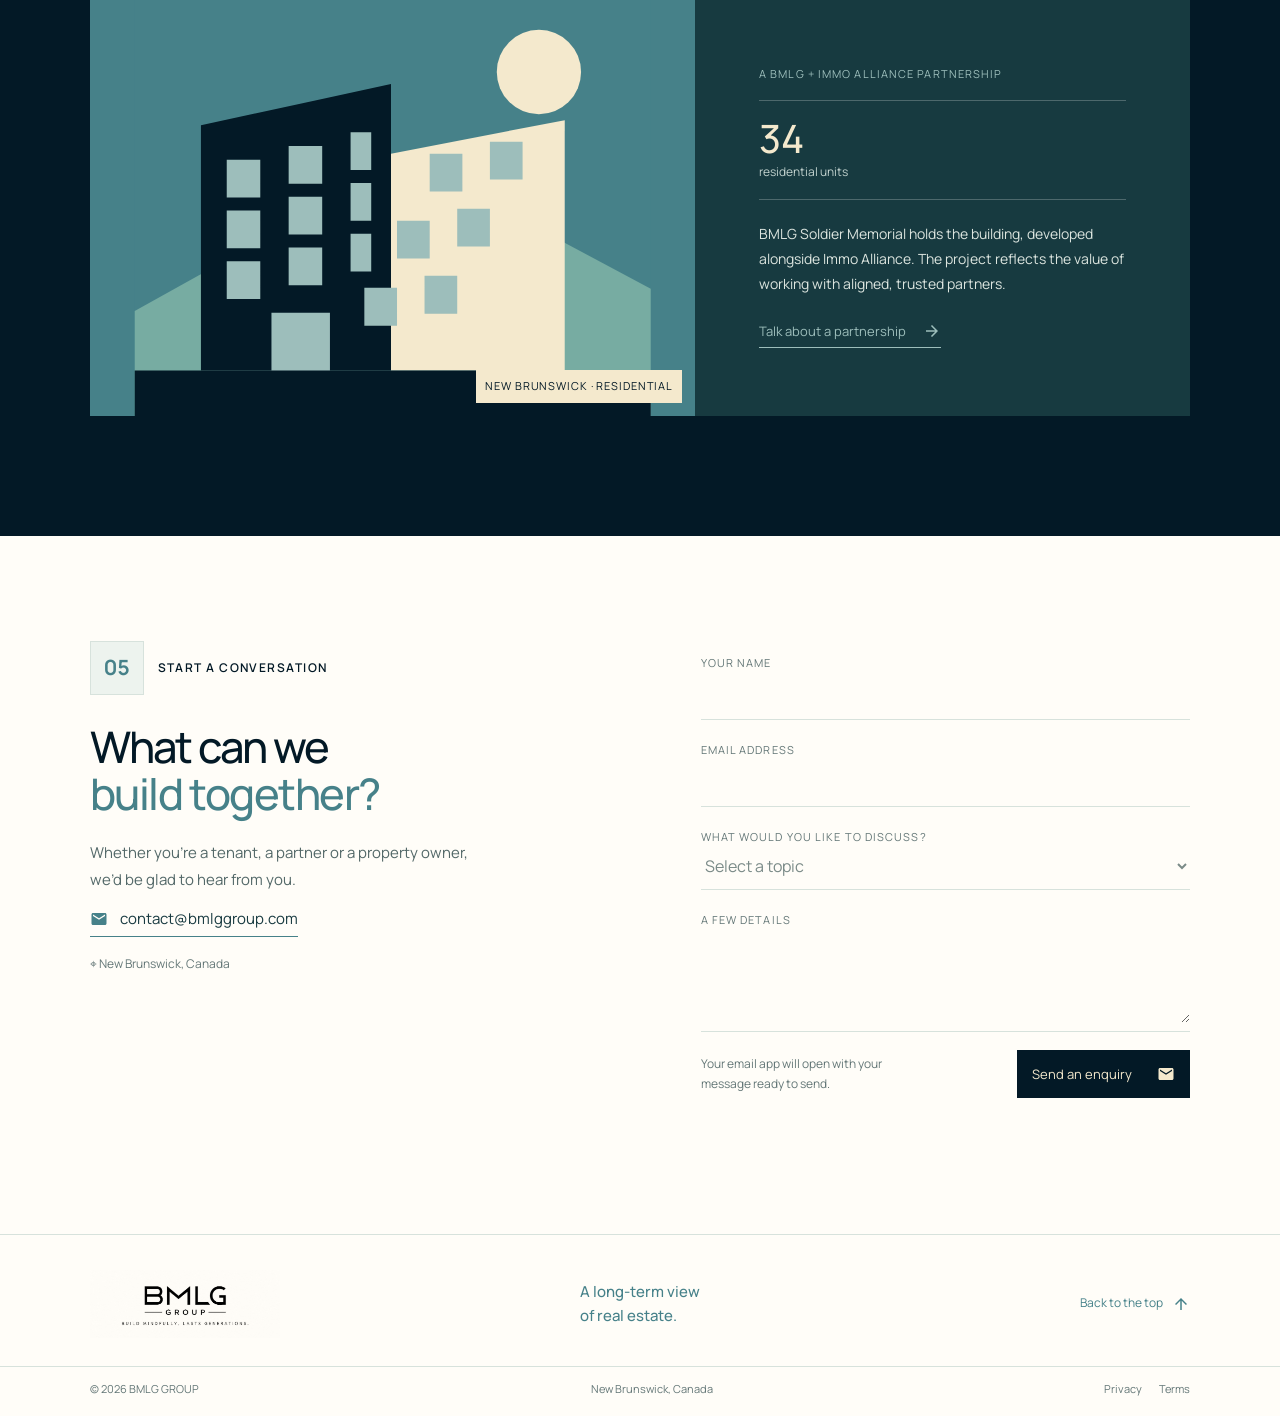
==== commit 2bcb6556: "fix: Built to last & remove stats" ====
--- a/index.html
+++ b/index.html
@@ -38,7 +38,7 @@
     <section class="hero" id="home" aria-labelledby="hero-title">
       <div class="hero-content">
         <p class="kicker"><span class="kicker-line" aria-hidden="true"></span><span data-en="Real estate, with intention" data-fr="L’immobilier, avec intention">Real estate, with intention</span></p>
-        <h1 id="hero-title" data-en="Built around<br>the <em>long view.</em>" data-fr="Bâtir avec<br><em>vision.</em>">Built around<br>the <em>long view.</em></h1>
+        <h1 id="hero-title" data-en="Built mindfully<br>the <em>last generations.</em>" data-fr="Bâtir avec<br><em>vision.</em>">Built mindfully<br>the <em>last generations.</em></h1>
         <p class="hero-summary" data-en="We bring property ownership, thoughtful operations and hands-on building services together under one connected group." data-fr="Nous réunissons la détention immobilière, une gestion réfléchie et des services concrets au sein d’un même groupe.">We bring property ownership, thoughtful operations and hands-on building services together under one connected group.</p>
         <a class="round-link" href="#group"><span data-en="Meet BMLG Group" data-fr="Découvrir BMLG Group">Meet BMLG Group</span><svg class="icon" aria-hidden="true" focusable="false"><use href="icons/material-icons.svg#arrow-downward"></use></svg></a>
         <p class="hero-place"><span aria-hidden="true">✳</span> <span data-en="New Brunswick, Canada" data-fr="New Brunswick, Canada">New Brunswick, Canada</span></p>
@@ -87,8 +87,8 @@
           <p data-en="Each company brings a distinct capability to the work of owning, improving and caring for real estate." data-fr="Chaque société apporte une expertise distincte à la détention, à la valorisation et à l’entretien des immeubles.">Each company brings a distinct capability to the work of owning, improving and caring for real estate.</p>
         </div>
         <div class="company-list">
-          <article class="company-row company-row-static"><div class="company-name"><span class="company-tag" data-en="ASSET OWNERSHIP" data-fr="DÉTENTION D’ACTIFS">ASSET OWNERSHIP</span><h3>BMLG Property</h3></div><p data-en="Owns the group’s real estate portfolio—wholly owned by BMLG and the foundation of its growth." data-fr="Détient le portefeuille immobilier du groupe, entièrement possédé par BMLG et socle de sa croissance.">Owns the group’s real estate portfolio—wholly owned by BMLG and the foundation of its growth.</p></article>
-          <article class="company-row"><div class="company-name"><span class="company-tag" data-en="OPERATIONS &amp; PROJECTS" data-fr="EXPLOITATION ET PROJETS">OPERATIONS &amp; PROJECTS</span><h3>BMLG Services</h3></div><p data-en="Provides rental operations, project coordination, renovations and building maintenance for the group and external clients." data-fr="Offre la gestion locative, la coordination de projets, la rénovation et l’entretien des immeubles, pour le groupe et des clients externes.">Provides rental operations, project coordination, renovations and building maintenance for the group and external clients.</p><a class="row-arrow" href="#services" aria-label="Explore BMLG Services" data-en-aria-label="Explore BMLG Services" data-fr-aria-label="Découvrir BMLG Services"><svg class="icon" aria-hidden="true" focusable="false"><use href="icons/material-icons.svg#arrow-forward"></use></svg></a></article>
+          <article class="company-row company-row-static"><div class="company-name"><span class="company-tag" data-en="ASSET OWNERSHIP" data-fr="DÉTENTION D’ACTIFS">ASSET OWNERSHIP</span><h3>BMLG Property Inc</h3></div><p data-en="Owns the group’s real estate portfolio—wholly owned by BMLG and the foundation of its growth." data-fr="Détient le portefeuille immobilier du groupe, entièrement possédé par BMLG et socle de sa croissance.">Owns the group’s real estate portfolio—wholly owned by BMLG and the foundation of its growth.</p></article>
+          <article class="company-row"><div class="company-name"><span class="company-tag" data-en="OPERATIONS &amp; PROJECTS" data-fr="EXPLOITATION ET PROJETS">OPERATIONS &amp; PROJECTS</span><h3>BMLG Service Contruction Inc</h3></div><p data-en="Provides rental operations, project coordination, renovations and building maintenance for the group and external clients." data-fr="Offre la gestion locative, la coordination de projets, la rénovation et l’entretien des immeubles, pour le groupe et des clients externes.">Provides rental operations, project coordination, renovations and building maintenance for the group and external clients.</p><a class="row-arrow" href="#services" aria-label="Explore BMLG Services" data-en-aria-label="Explore BMLG Services" data-fr-aria-label="Découvrir BMLG Services"><svg class="icon" aria-hidden="true" focusable="false"><use href="icons/material-icons.svg#arrow-forward"></use></svg></a></article>
           <article class="company-row"><div class="company-name"><span class="company-tag" data-en="PARTNERSHIP" data-fr="PARTENARIAT">PARTNERSHIP</span><h3>BMLG Soldier Memorial</h3></div><p data-en="Holds a 34-unit residential building developed with Immo Alliance, a 40% partner." data-fr="Détient un immeuble résidentiel de 34 logements réalisé avec Immo Alliance, partenaire à 40 %.">Holds a 34-unit residential building developed with Immo Alliance, a 40% partner.</p><a class="row-arrow" href="#work" aria-label="See the residential project" data-en-aria-label="See the residential project" data-fr-aria-label="Voir le projet résidentiel"><svg class="icon" aria-hidden="true" focusable="false"><use href="icons/material-icons.svg#arrow-forward"></use></svg></a></article>
         </div>
       </div>
@@ -129,7 +129,7 @@
           </div>
           <div class="work-facts">
             <p class="work-partner" data-en="A BMLG + Immo Alliance partnership" data-fr="Un partenariat BMLG + Immo Alliance">A BMLG + Immo Alliance partnership</p>
-            <div class="work-stats"><div><strong>34</strong><span data-en="residential units" data-fr="logements">residential units</span></div><div><strong>40%</strong><span data-en="Immo Alliance partner" data-fr="partenaire Immo Alliance">Immo Alliance partner</span></div></div>
+            <div class="work-stats"><div><strong>34</strong><span data-en="residential units" data-fr="logements">residential units</span></div></div>
             <p class="work-description" data-en="BMLG Soldier Memorial holds the building, developed alongside Immo Alliance. The project reflects the value of working with aligned, trusted partners." data-fr="BMLG Soldier Memorial détient l’immeuble, réalisé avec Immo Alliance. Ce projet illustre la valeur de partenariats solides entre acteurs qui partagent une même vision.">BMLG Soldier Memorial holds the building, developed alongside Immo Alliance. The project reflects the value of working with aligned, trusted partners.</p>
             <a class="inline-link" href="#contact"><span data-en="Talk about a partnership" data-fr="Discuter d’un partenariat">Talk about a partnership</span><svg class="icon" aria-hidden="true" focusable="false"><use href="icons/material-icons.svg#arrow-forward"></use></svg></a>
           </div>
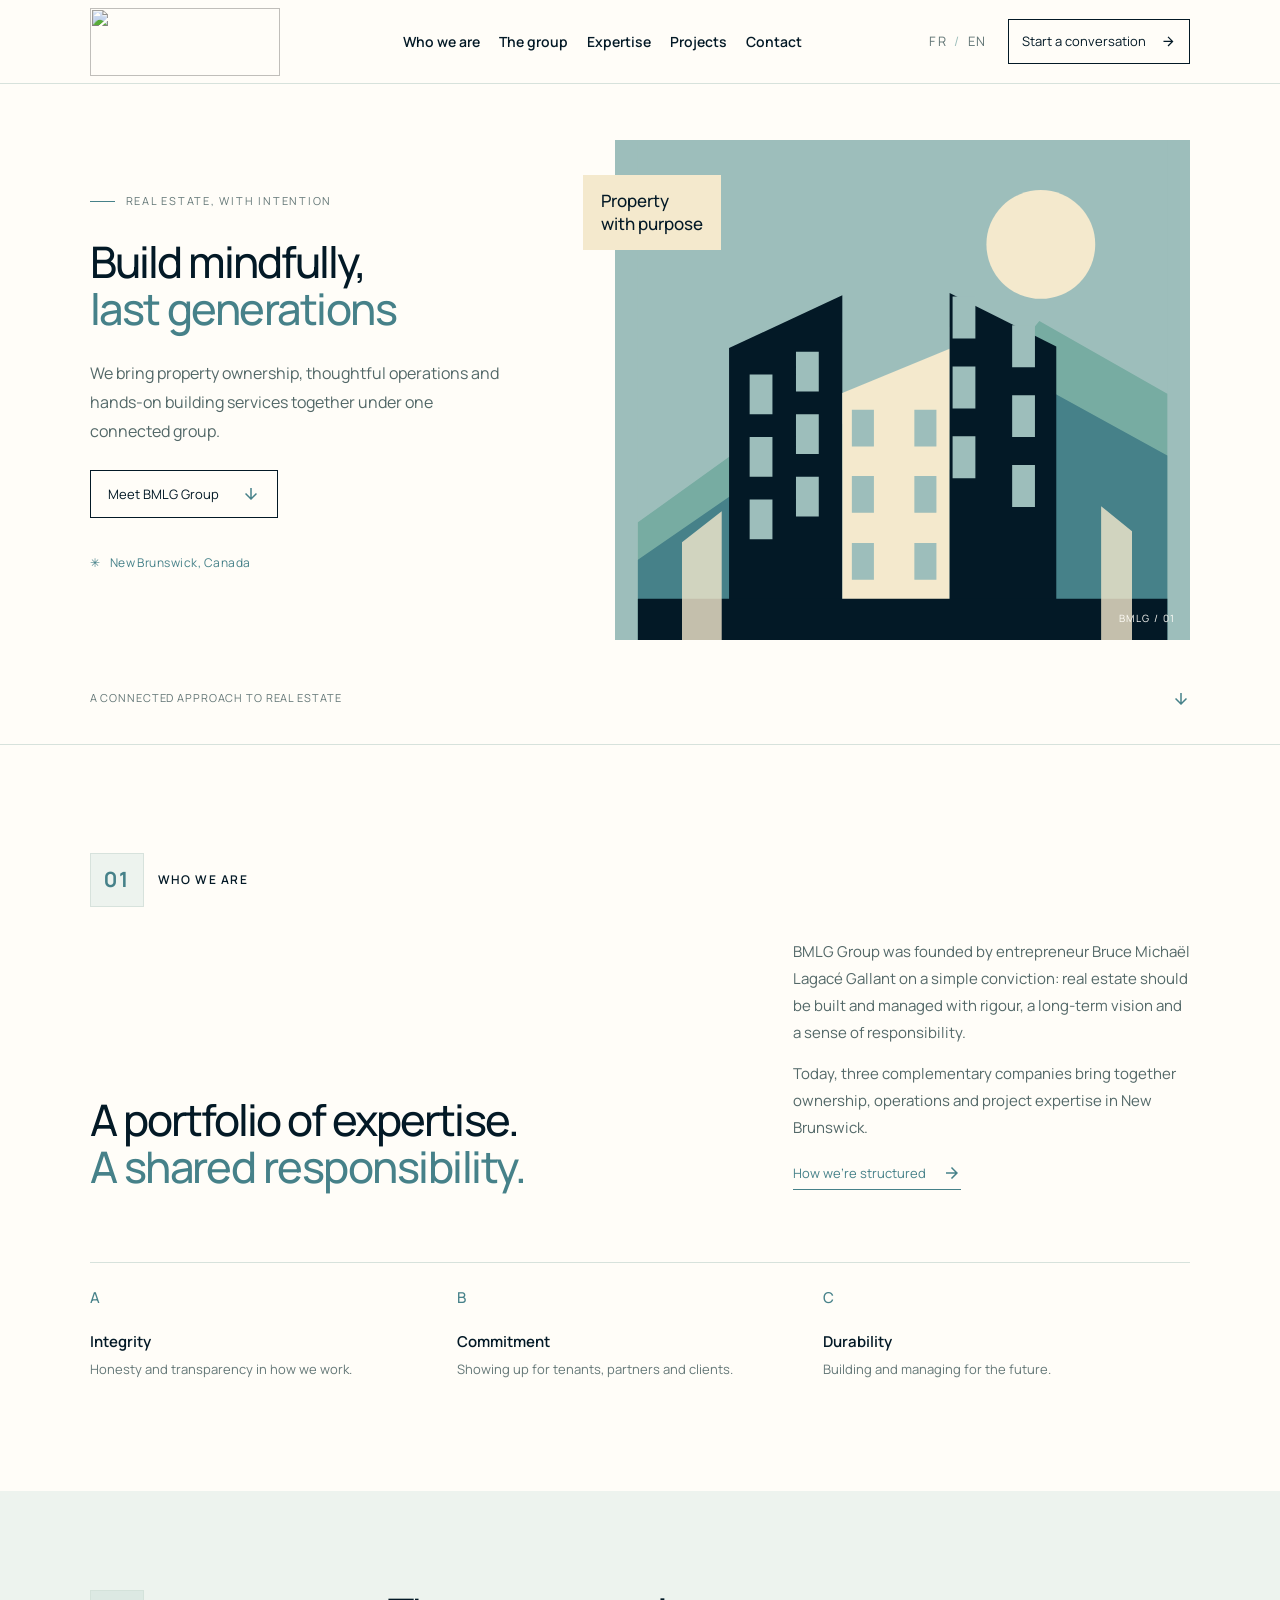
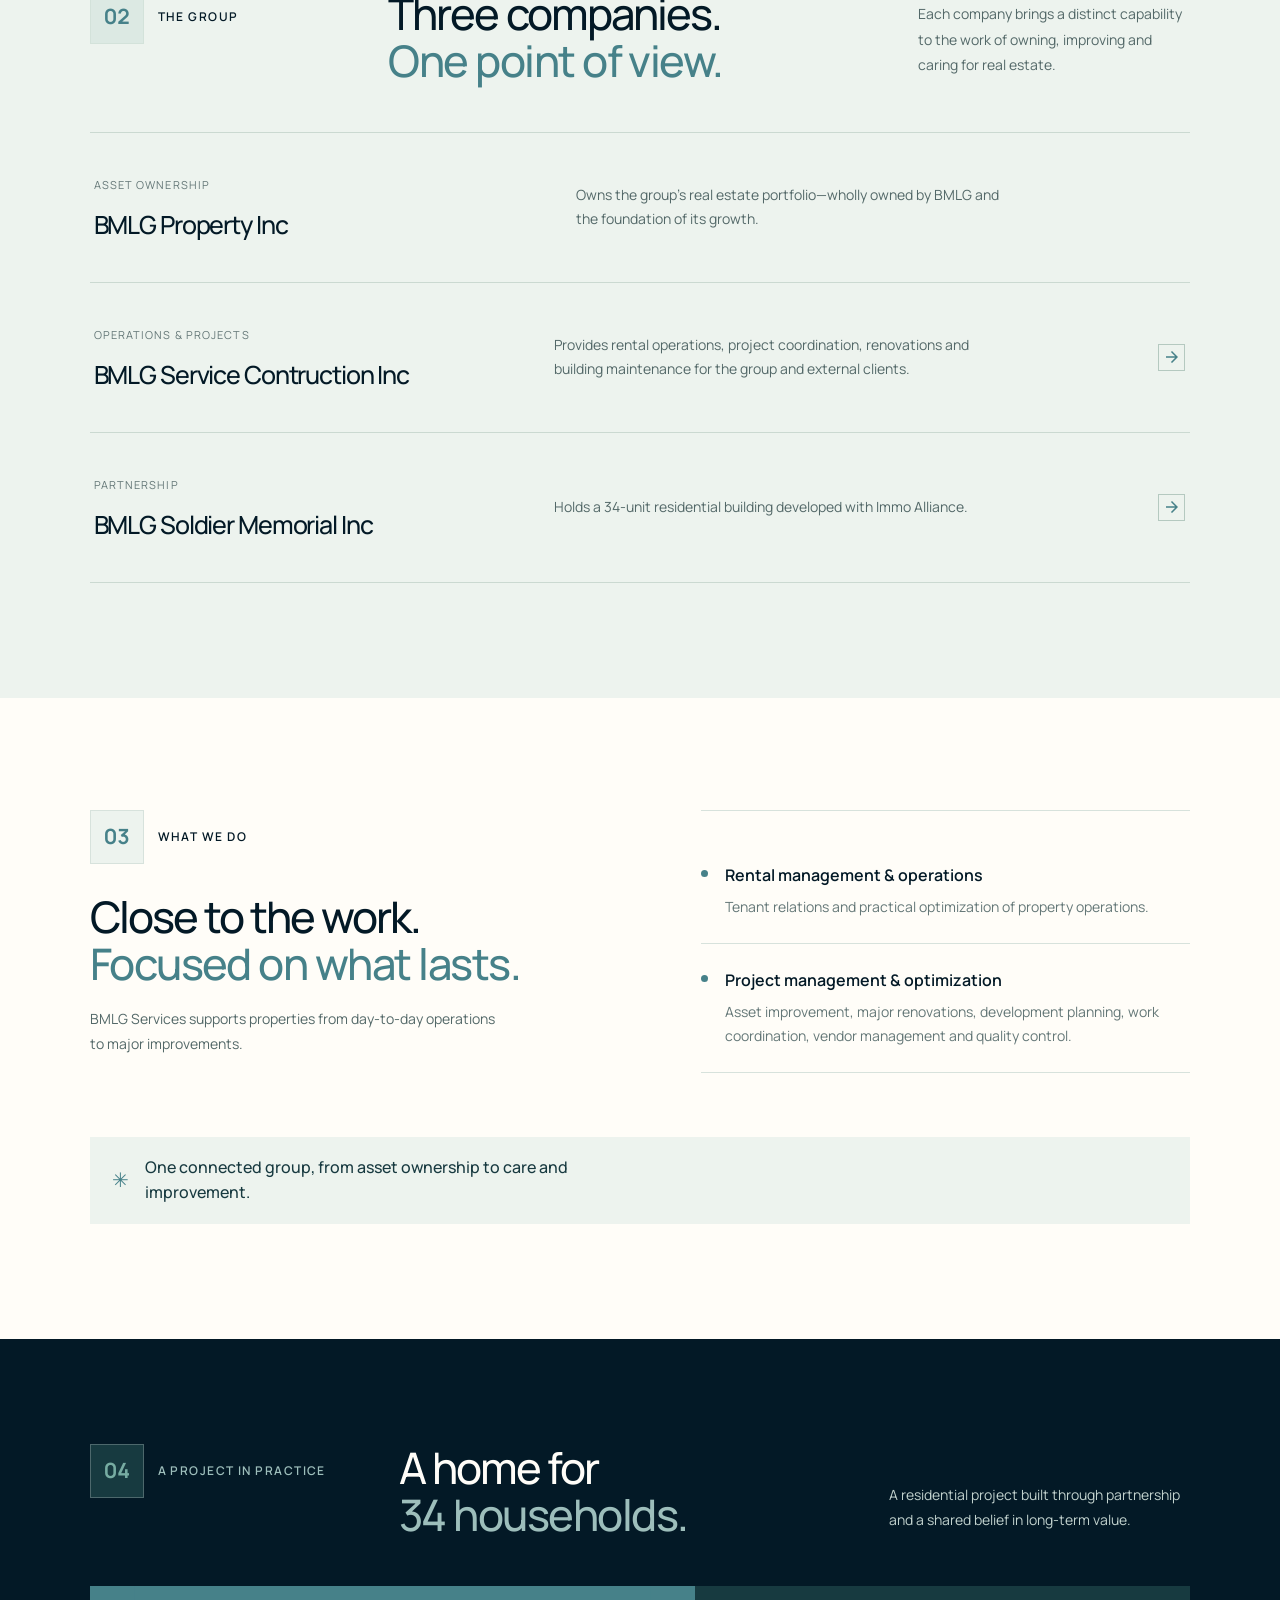
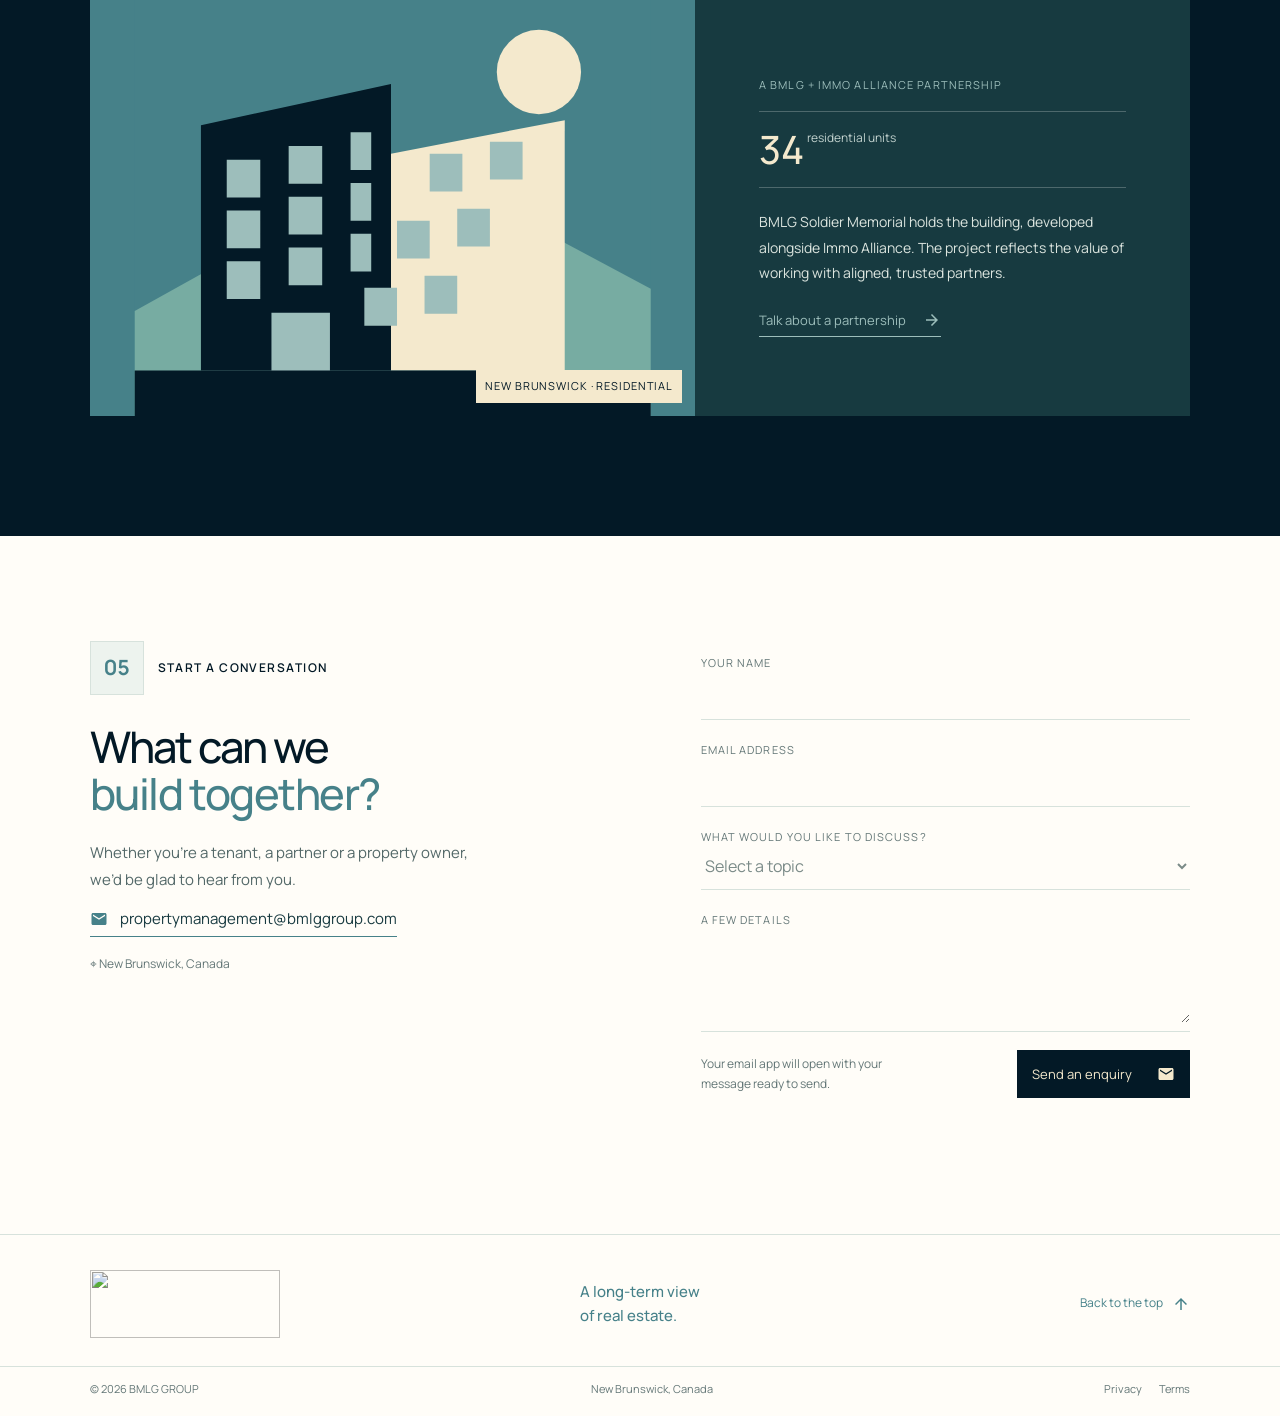
==== commit c166c08c: "fix(ui): Removed stats Changed moto Contact mail updated" ====
--- a/index.html
+++ b/index.html
@@ -18,7 +18,7 @@
   <a class="skip-link" href="#main" data-en="Skip to content" data-fr="Aller au contenu">Skip to content</a>
   <header class="masthead">
     <a class="wordmark" href="#home" aria-label="BMLG Group home">
-      <img class="wordmark-logo" src="logo.jpeg" alt="" width="190" height="68">
+      <img class="wordmark-logo" src="logo.png" alt="" width="120" height="46">
     </a>
     <nav class="site-nav" id="site-nav" aria-label="Main navigation">
       <a href="#group" data-en="Who we are" data-fr="Qui nous sommes">Who we are</a>
@@ -38,7 +38,7 @@
     <section class="hero" id="home" aria-labelledby="hero-title">
       <div class="hero-content">
         <p class="kicker"><span class="kicker-line" aria-hidden="true"></span><span data-en="Real estate, with intention" data-fr="L’immobilier, avec intention">Real estate, with intention</span></p>
-        <h1 id="hero-title" data-en="Built mindfully<br>the <em>last generations.</em>" data-fr="Bâtir avec<br><em>vision.</em>">Built mindfully<br>the <em>last generations.</em></h1>
+        <h1 id="hero-title" data-en="Build mindfully,<br><em>last generations</em>" data-fr="Bâtir avec<br><em>vision.</em>">Build mindfully<br>the <em>last generations.</em></h1>
         <p class="hero-summary" data-en="We bring property ownership, thoughtful operations and hands-on building services together under one connected group." data-fr="Nous réunissons la détention immobilière, une gestion réfléchie et des services concrets au sein d’un même groupe.">We bring property ownership, thoughtful operations and hands-on building services together under one connected group.</p>
         <a class="round-link" href="#group"><span data-en="Meet BMLG Group" data-fr="Découvrir BMLG Group">Meet BMLG Group</span><svg class="icon" aria-hidden="true" focusable="false"><use href="icons/material-icons.svg#arrow-downward"></use></svg></a>
         <p class="hero-place"><span aria-hidden="true">✳</span> <span data-en="New Brunswick, Canada" data-fr="New Brunswick, Canada">New Brunswick, Canada</span></p>
@@ -89,7 +89,7 @@
         <div class="company-list">
           <article class="company-row company-row-static"><div class="company-name"><span class="company-tag" data-en="ASSET OWNERSHIP" data-fr="DÉTENTION D’ACTIFS">ASSET OWNERSHIP</span><h3>BMLG Property Inc</h3></div><p data-en="Owns the group’s real estate portfolio—wholly owned by BMLG and the foundation of its growth." data-fr="Détient le portefeuille immobilier du groupe, entièrement possédé par BMLG et socle de sa croissance.">Owns the group’s real estate portfolio—wholly owned by BMLG and the foundation of its growth.</p></article>
           <article class="company-row"><div class="company-name"><span class="company-tag" data-en="OPERATIONS &amp; PROJECTS" data-fr="EXPLOITATION ET PROJETS">OPERATIONS &amp; PROJECTS</span><h3>BMLG Service Contruction Inc</h3></div><p data-en="Provides rental operations, project coordination, renovations and building maintenance for the group and external clients." data-fr="Offre la gestion locative, la coordination de projets, la rénovation et l’entretien des immeubles, pour le groupe et des clients externes.">Provides rental operations, project coordination, renovations and building maintenance for the group and external clients.</p><a class="row-arrow" href="#services" aria-label="Explore BMLG Services" data-en-aria-label="Explore BMLG Services" data-fr-aria-label="Découvrir BMLG Services"><svg class="icon" aria-hidden="true" focusable="false"><use href="icons/material-icons.svg#arrow-forward"></use></svg></a></article>
-          <article class="company-row"><div class="company-name"><span class="company-tag" data-en="PARTNERSHIP" data-fr="PARTENARIAT">PARTNERSHIP</span><h3>BMLG Soldier Memorial</h3></div><p data-en="Holds a 34-unit residential building developed with Immo Alliance, a 40% partner." data-fr="Détient un immeuble résidentiel de 34 logements réalisé avec Immo Alliance, partenaire à 40 %.">Holds a 34-unit residential building developed with Immo Alliance, a 40% partner.</p><a class="row-arrow" href="#work" aria-label="See the residential project" data-en-aria-label="See the residential project" data-fr-aria-label="Voir le projet résidentiel"><svg class="icon" aria-hidden="true" focusable="false"><use href="icons/material-icons.svg#arrow-forward"></use></svg></a></article>
+          <article class="company-row"><div class="company-name"><span class="company-tag" data-en="PARTNERSHIP" data-fr="PARTENARIAT">PARTNERSHIP</span><h3>BMLG Soldier Memorial Inc</h3></div><p data-en="Holds a 34-unit residential building developed with Immo Alliance." data-fr="Détient un immeuble résidentiel de 34 logements réalisé avec Immo Alliance.">Holds a 34-unit residential building developed with Immo Alliance.</p><a class="row-arrow" href="#work" aria-label="See the residential project" data-en-aria-label="See the residential project" data-fr-aria-label="Voir le projet résidentiel"><svg class="icon" aria-hidden="true" focusable="false"><use href="icons/material-icons.svg#arrow-forward"></use></svg></a></article>
         </div>
       </div>
     </section>
@@ -142,7 +142,7 @@
         <div class="section-rail journey-rail"><span>05</span><span data-en="Start a conversation" data-fr="Entrons en contact">Start a conversation</span></div>
         <h2 id="contact-title" data-en="What can we<br><em>build together?</em>" data-fr="Que pouvons-nous<br><em>bâtir ensemble?</em>">What can we<br><em>build together?</em></h2>
         <p data-en="Whether you’re a tenant, a partner or a property owner, we’d be glad to hear from you." data-fr="Que vous soyez locataire, partenaire ou propriétaire, nous serons heureux d’échanger avec vous.">Whether you’re a tenant, a partner or a property owner, we’d be glad to hear from you.</p>
-        <a class="contact-address" href="mailto:contact@bmlggroup.com"><svg class="icon" aria-hidden="true" focusable="false"><use href="icons/material-icons.svg#mail"></use></svg> contact@bmlggroup.com</a>
+        <a class="contact-address" href="mailto:propertymanagement@bmlggroup.com"><svg class="icon" aria-hidden="true" focusable="false"><use href="icons/material-icons.svg#mail"></use></svg>propertymanagement@bmlggroup.com</a>
         <p class="contact-place">⌖ <span data-en="New Brunswick, Canada" data-fr="New Brunswick, Canada">New Brunswick, Canada</span></p>
       </div>
       <form class="contact-form" id="contact-form">
@@ -157,7 +157,7 @@
   </main>
 
   <footer class="footer">
-    <div class="footer-main section-wrap"><a class="wordmark footer-wordmark" href="#home" aria-label="BMLG Group home"><img class="wordmark-logo" src="logo.jpeg" alt="" width="190" height="68"></a><p data-en="A long-term view<br>of real estate." data-fr="Une vision durable<br>de l’immobilier.">A long-term view<br>of real estate.</p><a class="back-top" href="#home"><span data-en="Back to the top" data-fr="Retour en haut">Back to the top</span><svg class="icon" aria-hidden="true" focusable="false"><use href="icons/material-icons.svg#arrow-upward"></use></svg></a></div>
+    <div class="footer-main section-wrap"><a class="wordmark footer-wordmark" href="#home" aria-label="BMLG Group home"><img class="wordmark-logo" src="logo.png" alt="" width="120" height="46"></a><p data-en="A long-term view<br>of real estate." data-fr="Une vision durable<br>de l’immobilier.">A long-term view<br>of real estate.</p><a class="back-top" href="#home"><span data-en="Back to the top" data-fr="Retour en haut">Back to the top</span><svg class="icon" aria-hidden="true" focusable="false"><use href="icons/material-icons.svg#arrow-upward"></use></svg></a></div>
     <div class="footer-bottom section-wrap"><span>© <span id="year"></span> BMLG GROUP</span><span data-en="New Brunswick, Canada" data-fr="New Brunswick, Canada">New Brunswick, Canada</span><nav aria-label="Legal"><a href="privacy-policy.html" data-en="Privacy" data-fr="Confidentialité">Privacy</a><a href="terms-of-service.html" data-en="Terms" data-fr="Conditions">Terms</a></nav></div>
   </footer>
 </body>
--- a/style.css
+++ b/style.css
@@ -3,6 +3,7 @@
   --night: #031926;
   --deep: #183a40;
   --ocean: #468189;
+  /* --ocean: #4169E1; */
   --leaf: #77aca2;
   --mist: #9dbebb;
   --sand: #f4e9cd;
@@ -142,7 +143,7 @@
 .work-facts { display: flex; flex-direction: column; align-items: flex-start; justify-content: center; padding: clamp(28px, 5vw, 65px); }
 .work-partner { color: var(--mist); font-size: 11px; letter-spacing: .1em; text-transform: uppercase; }
 .work-stats { display: grid; width: 100%; grid-template-columns: 1fr 1fr; margin: 6px 0 21px; padding: 16px 0; border-block: 1px solid #ffffff3b; }
-.work-stats > div { display: flex; flex-direction: column; gap: 2px; }
+.work-stats > div { display: flex; flex-direction: row; gap: 3px; }
 .work-stats strong { color: var(--sand); font: 500 39px/1.1 var(--sans); }
 .work-stats span { color: #c2d2ce; font-size: 12px; }
 .work-description { margin: 0 0 17px; color: #dce5df; font-size: 14px; line-height: 1.8; }
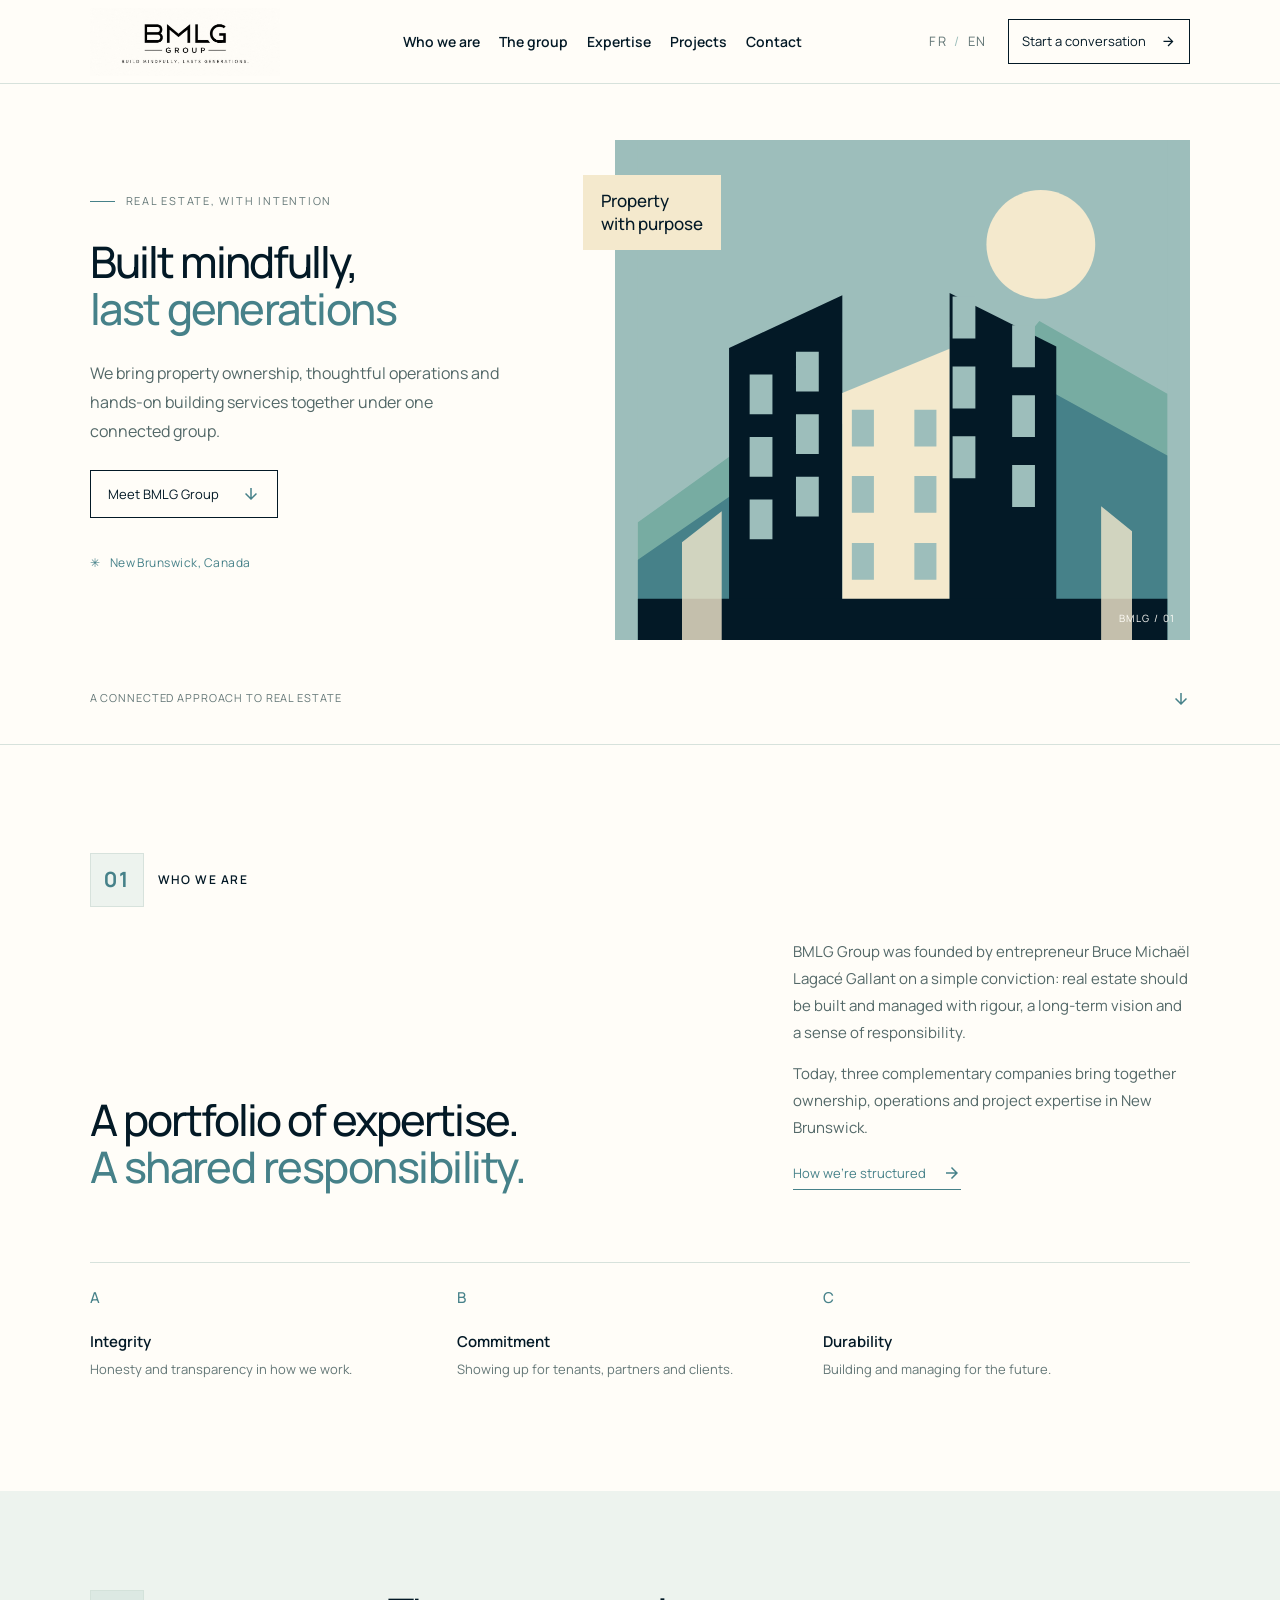
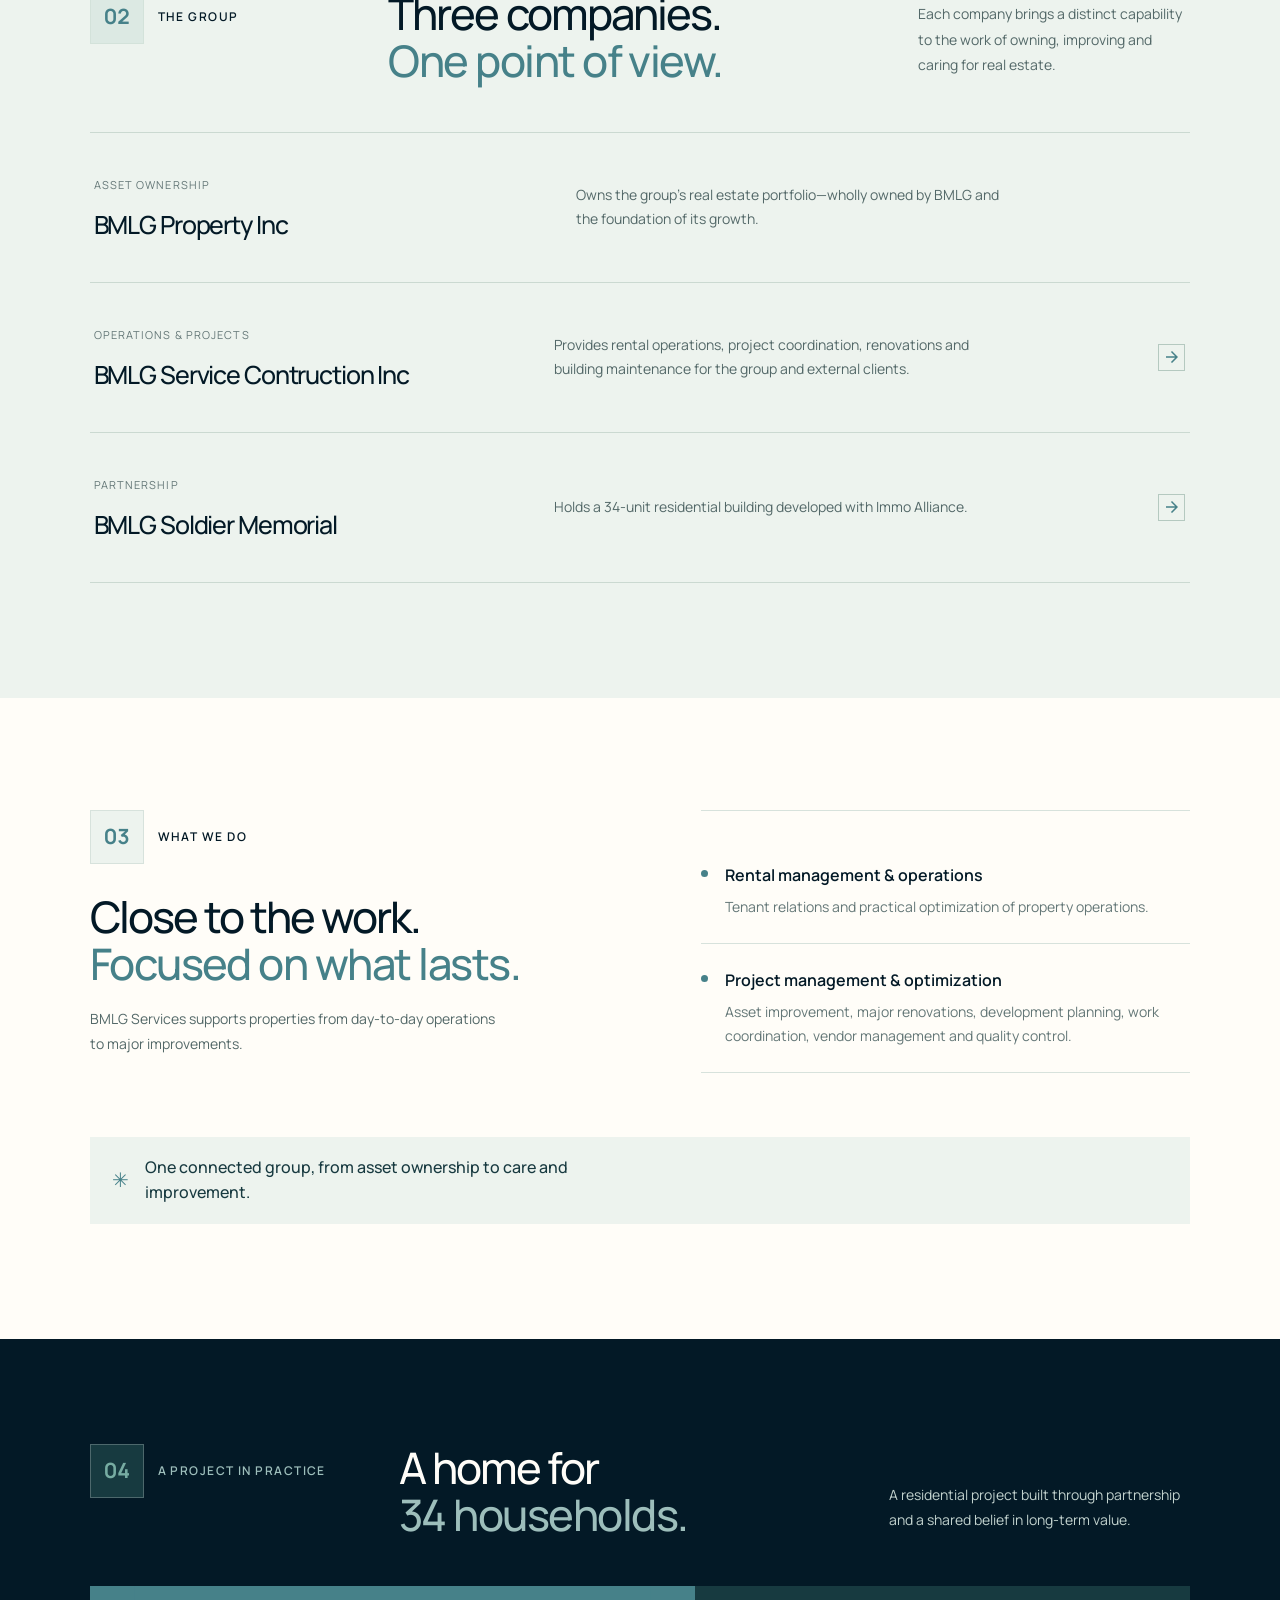
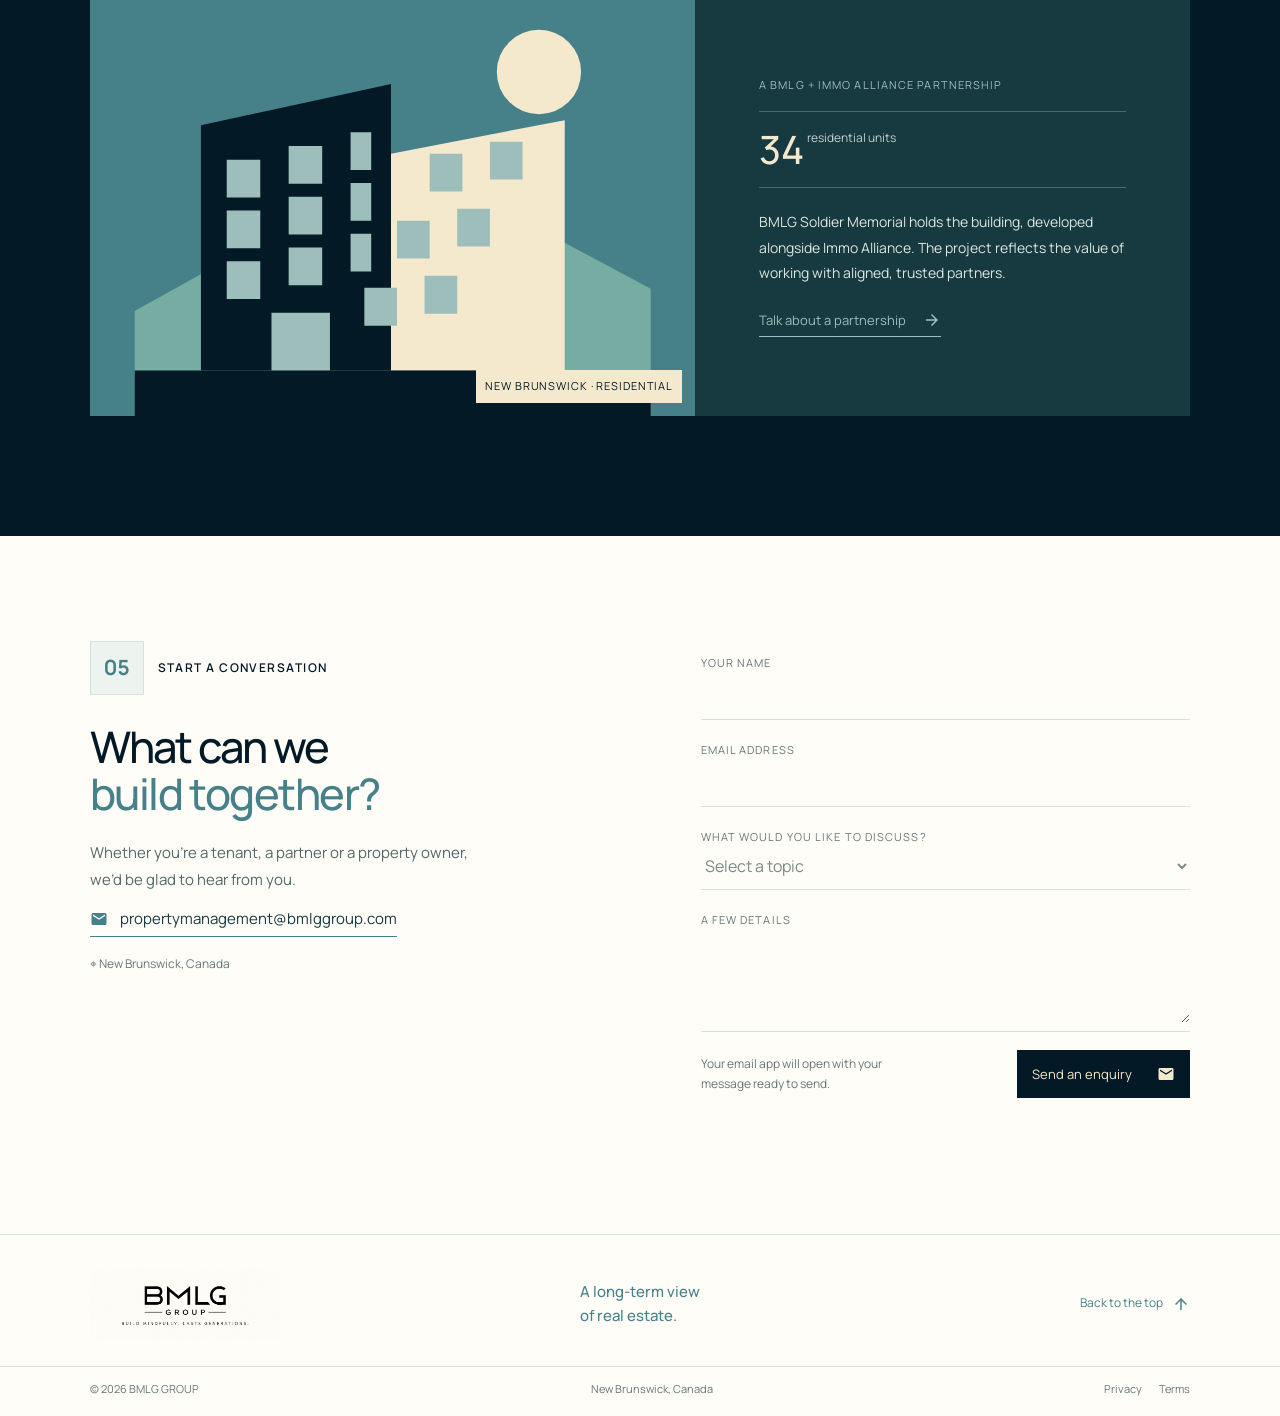
==== commit 82012629: "fix(ui): Removed stats Changed moto Contact mail updated" ====
--- a/index.html
+++ b/index.html
@@ -18,7 +18,7 @@
   <a class="skip-link" href="#main" data-en="Skip to content" data-fr="Aller au contenu">Skip to content</a>
   <header class="masthead">
     <a class="wordmark" href="#home" aria-label="BMLG Group home">
-      <img class="wordmark-logo" src="logo.png" alt="" width="120" height="46">
+      <img class="wordmark-logo" src="logo.jpeg" alt="" width="190" height="68">
     </a>
     <nav class="site-nav" id="site-nav" aria-label="Main navigation">
       <a href="#group" data-en="Who we are" data-fr="Qui nous sommes">Who we are</a>
@@ -38,7 +38,7 @@
     <section class="hero" id="home" aria-labelledby="hero-title">
       <div class="hero-content">
         <p class="kicker"><span class="kicker-line" aria-hidden="true"></span><span data-en="Real estate, with intention" data-fr="L’immobilier, avec intention">Real estate, with intention</span></p>
-        <h1 id="hero-title" data-en="Build mindfully,<br><em>last generations</em>" data-fr="Bâtir avec<br><em>vision.</em>">Build mindfully<br>the <em>last generations.</em></h1>
+        <h1 id="hero-title" data-en="Built mindfully,<br><em>last generations</em>" data-fr="Bâtir avec<br><em>vision.</em>">Built mindfully<br>the <em>last generations.</em></h1>
         <p class="hero-summary" data-en="We bring property ownership, thoughtful operations and hands-on building services together under one connected group." data-fr="Nous réunissons la détention immobilière, une gestion réfléchie et des services concrets au sein d’un même groupe.">We bring property ownership, thoughtful operations and hands-on building services together under one connected group.</p>
         <a class="round-link" href="#group"><span data-en="Meet BMLG Group" data-fr="Découvrir BMLG Group">Meet BMLG Group</span><svg class="icon" aria-hidden="true" focusable="false"><use href="icons/material-icons.svg#arrow-downward"></use></svg></a>
         <p class="hero-place"><span aria-hidden="true">✳</span> <span data-en="New Brunswick, Canada" data-fr="New Brunswick, Canada">New Brunswick, Canada</span></p>
@@ -89,7 +89,7 @@
         <div class="company-list">
           <article class="company-row company-row-static"><div class="company-name"><span class="company-tag" data-en="ASSET OWNERSHIP" data-fr="DÉTENTION D’ACTIFS">ASSET OWNERSHIP</span><h3>BMLG Property Inc</h3></div><p data-en="Owns the group’s real estate portfolio—wholly owned by BMLG and the foundation of its growth." data-fr="Détient le portefeuille immobilier du groupe, entièrement possédé par BMLG et socle de sa croissance.">Owns the group’s real estate portfolio—wholly owned by BMLG and the foundation of its growth.</p></article>
           <article class="company-row"><div class="company-name"><span class="company-tag" data-en="OPERATIONS &amp; PROJECTS" data-fr="EXPLOITATION ET PROJETS">OPERATIONS &amp; PROJECTS</span><h3>BMLG Service Contruction Inc</h3></div><p data-en="Provides rental operations, project coordination, renovations and building maintenance for the group and external clients." data-fr="Offre la gestion locative, la coordination de projets, la rénovation et l’entretien des immeubles, pour le groupe et des clients externes.">Provides rental operations, project coordination, renovations and building maintenance for the group and external clients.</p><a class="row-arrow" href="#services" aria-label="Explore BMLG Services" data-en-aria-label="Explore BMLG Services" data-fr-aria-label="Découvrir BMLG Services"><svg class="icon" aria-hidden="true" focusable="false"><use href="icons/material-icons.svg#arrow-forward"></use></svg></a></article>
-          <article class="company-row"><div class="company-name"><span class="company-tag" data-en="PARTNERSHIP" data-fr="PARTENARIAT">PARTNERSHIP</span><h3>BMLG Soldier Memorial Inc</h3></div><p data-en="Holds a 34-unit residential building developed with Immo Alliance." data-fr="Détient un immeuble résidentiel de 34 logements réalisé avec Immo Alliance.">Holds a 34-unit residential building developed with Immo Alliance.</p><a class="row-arrow" href="#work" aria-label="See the residential project" data-en-aria-label="See the residential project" data-fr-aria-label="Voir le projet résidentiel"><svg class="icon" aria-hidden="true" focusable="false"><use href="icons/material-icons.svg#arrow-forward"></use></svg></a></article>
+          <article class="company-row"><div class="company-name"><span class="company-tag" data-en="PARTNERSHIP" data-fr="PARTENARIAT">PARTNERSHIP</span><h3>BMLG Soldier Memorial</h3></div><p data-en="Holds a 34-unit residential building developed with Immo Alliance." data-fr="Détient un immeuble résidentiel de 34 logements réalisé avec Immo Alliance.">Holds a 34-unit residential building developed with Immo Alliance.</p><a class="row-arrow" href="#work" aria-label="See the residential project" data-en-aria-label="See the residential project" data-fr-aria-label="Voir le projet résidentiel"><svg class="icon" aria-hidden="true" focusable="false"><use href="icons/material-icons.svg#arrow-forward"></use></svg></a></article>
         </div>
       </div>
     </section>
@@ -157,7 +157,7 @@
   </main>
 
   <footer class="footer">
-    <div class="footer-main section-wrap"><a class="wordmark footer-wordmark" href="#home" aria-label="BMLG Group home"><img class="wordmark-logo" src="logo.png" alt="" width="120" height="46"></a><p data-en="A long-term view<br>of real estate." data-fr="Une vision durable<br>de l’immobilier.">A long-term view<br>of real estate.</p><a class="back-top" href="#home"><span data-en="Back to the top" data-fr="Retour en haut">Back to the top</span><svg class="icon" aria-hidden="true" focusable="false"><use href="icons/material-icons.svg#arrow-upward"></use></svg></a></div>
+    <div class="footer-main section-wrap"><a class="wordmark footer-wordmark" href="#home" aria-label="BMLG Group home"><img class="wordmark-logo" src="logo.jpeg" alt="" width="190" height="68"></a><p data-en="A long-term view<br>of real estate." data-fr="Une vision durable<br>de l’immobilier.">A long-term view<br>of real estate.</p><a class="back-top" href="#home"><span data-en="Back to the top" data-fr="Retour en haut">Back to the top</span><svg class="icon" aria-hidden="true" focusable="false"><use href="icons/material-icons.svg#arrow-upward"></use></svg></a></div>
     <div class="footer-bottom section-wrap"><span>© <span id="year"></span> BMLG GROUP</span><span data-en="New Brunswick, Canada" data-fr="New Brunswick, Canada">New Brunswick, Canada</span><nav aria-label="Legal"><a href="privacy-policy.html" data-en="Privacy" data-fr="Confidentialité">Privacy</a><a href="terms-of-service.html" data-en="Terms" data-fr="Conditions">Terms</a></nav></div>
   </footer>
 </body>
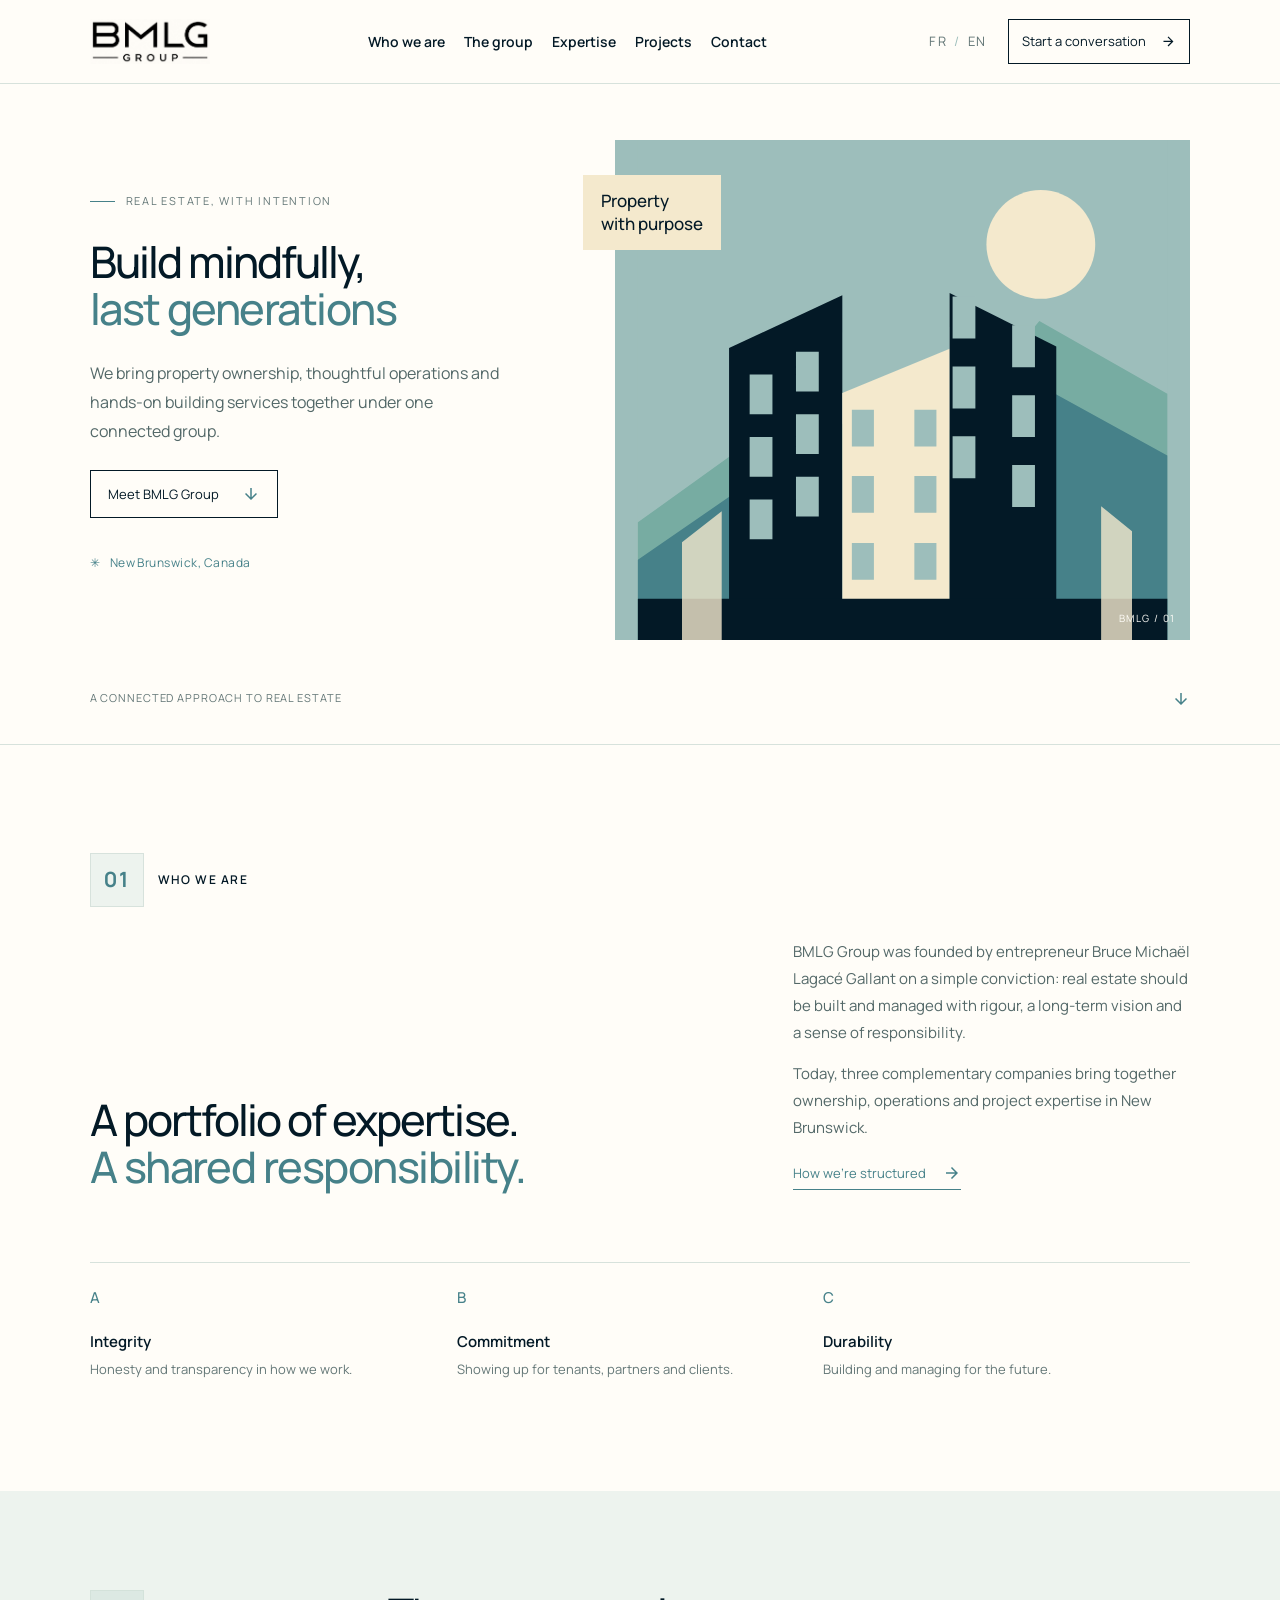
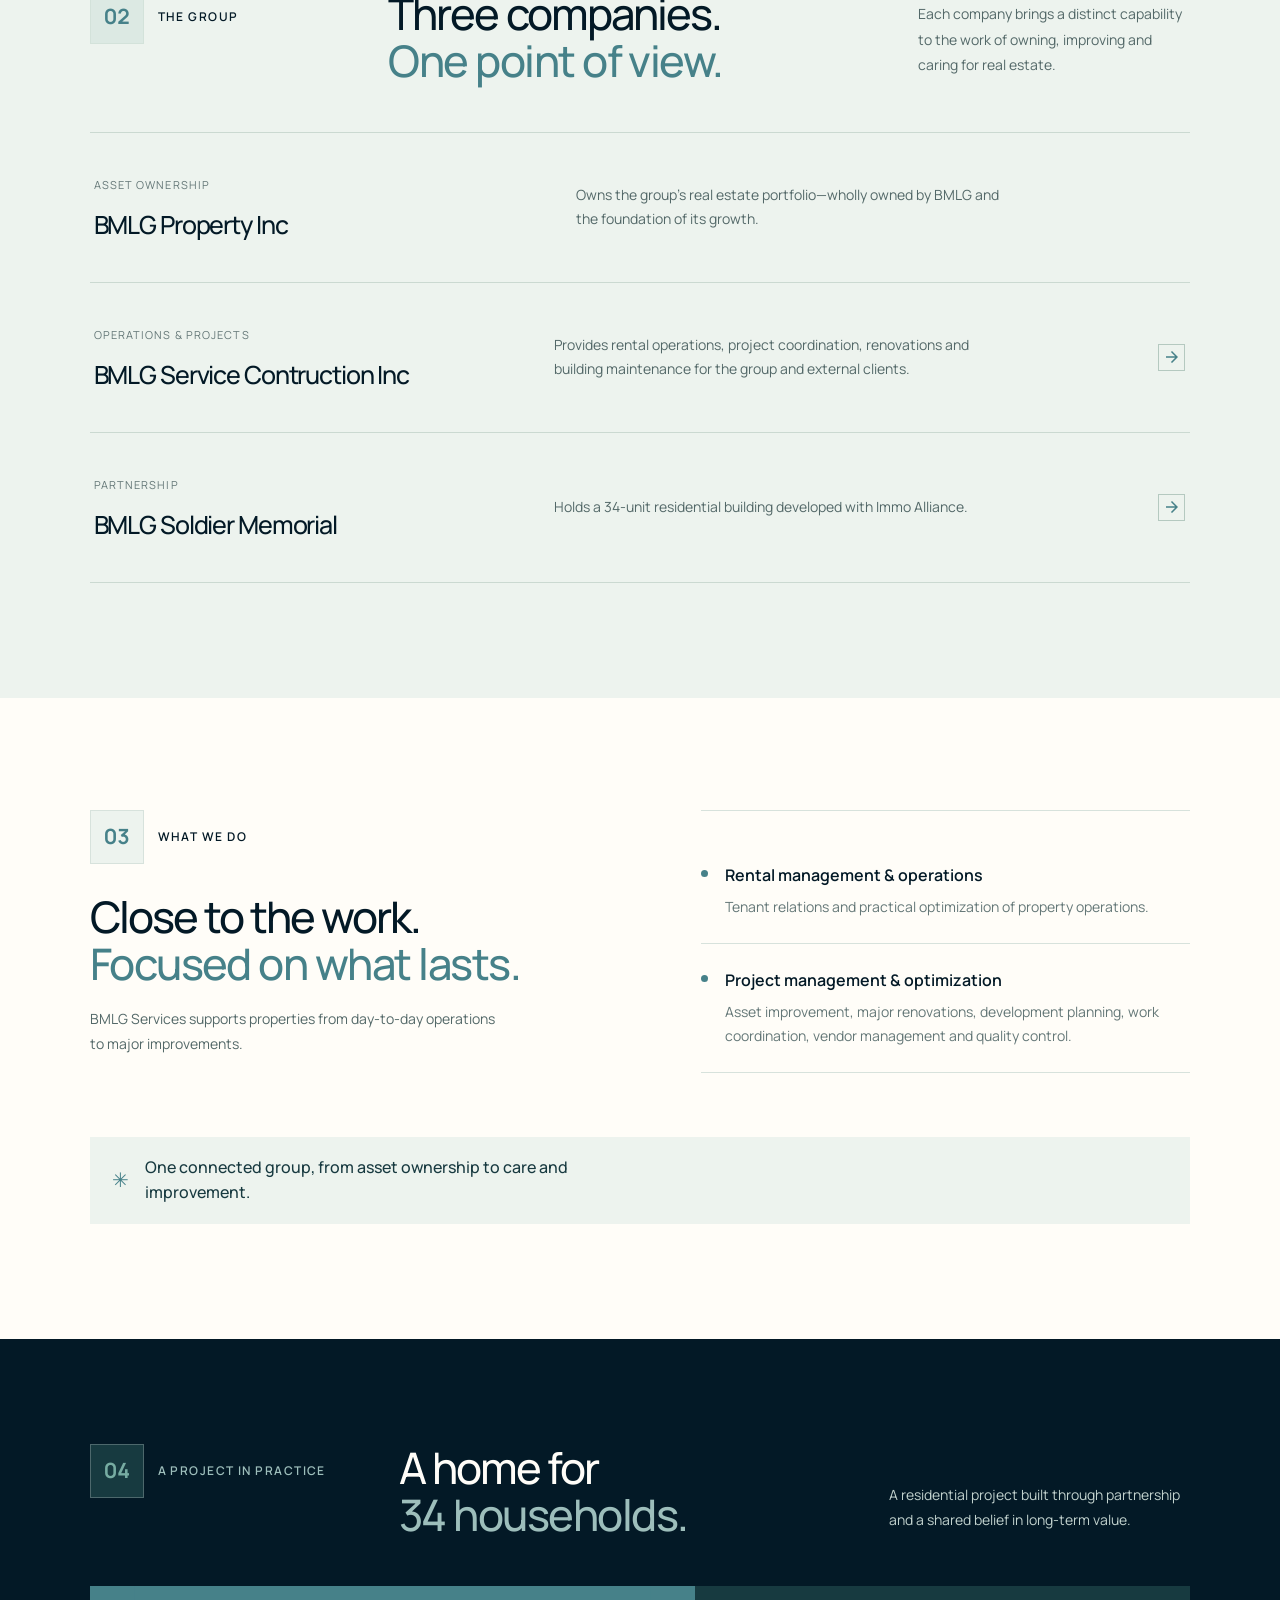
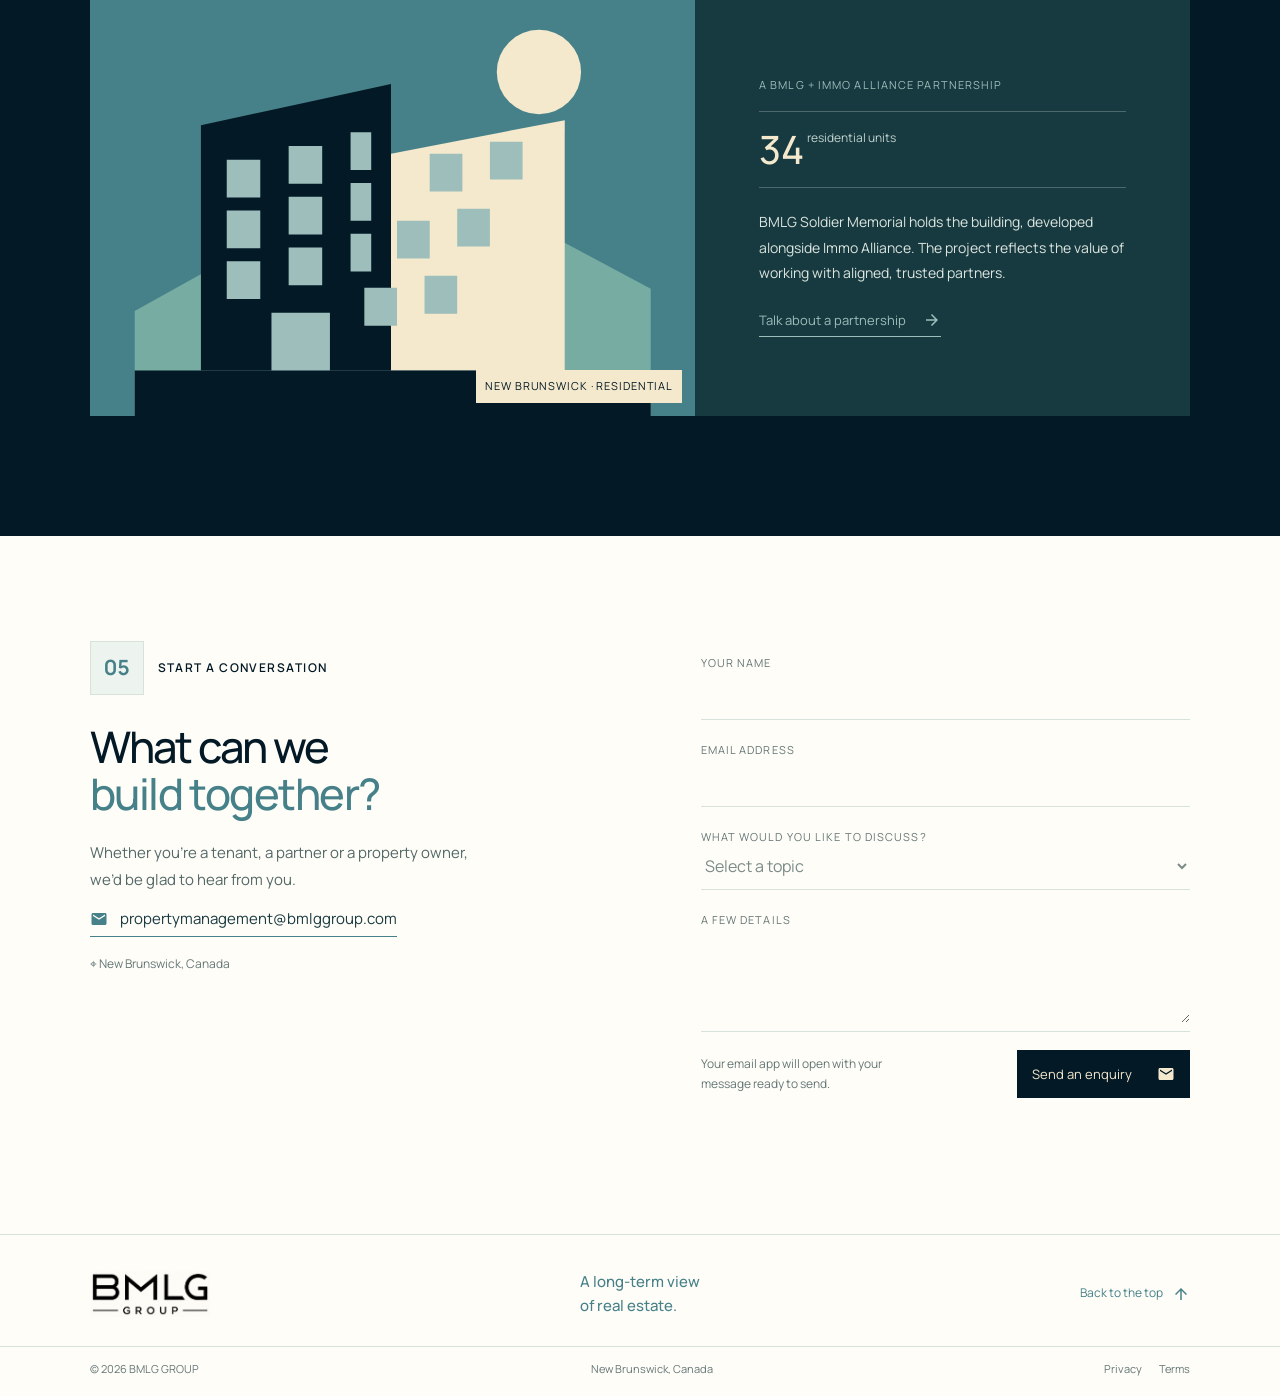
==== commit 097cdb11: "feat: logo, preserve lang when navigating" ====
--- a/index.html
+++ b/index.html
@@ -18,7 +18,7 @@
   <a class="skip-link" href="#main" data-en="Skip to content" data-fr="Aller au contenu">Skip to content</a>
   <header class="masthead">
     <a class="wordmark" href="#home" aria-label="BMLG Group home">
-      <img class="wordmark-logo" src="logo.jpeg" alt="" width="190" height="68">
+      <img class="wordmark-logo" src="logo.png" alt="" width="120" height="46">
     </a>
     <nav class="site-nav" id="site-nav" aria-label="Main navigation">
       <a href="#group" data-en="Who we are" data-fr="Qui nous sommes">Who we are</a>
@@ -38,7 +38,7 @@
     <section class="hero" id="home" aria-labelledby="hero-title">
       <div class="hero-content">
         <p class="kicker"><span class="kicker-line" aria-hidden="true"></span><span data-en="Real estate, with intention" data-fr="L’immobilier, avec intention">Real estate, with intention</span></p>
-        <h1 id="hero-title" data-en="Built mindfully,<br><em>last generations</em>" data-fr="Bâtir avec<br><em>vision.</em>">Built mindfully<br>the <em>last generations.</em></h1>
+        <h1 id="hero-title" data-en="Build mindfully,<br><em>last generations</em>" data-fr="Bâtir avec<br><em>vision.</em>">Build mindfully<br>the <em>last generations.</em></h1>
         <p class="hero-summary" data-en="We bring property ownership, thoughtful operations and hands-on building services together under one connected group." data-fr="Nous réunissons la détention immobilière, une gestion réfléchie et des services concrets au sein d’un même groupe.">We bring property ownership, thoughtful operations and hands-on building services together under one connected group.</p>
         <a class="round-link" href="#group"><span data-en="Meet BMLG Group" data-fr="Découvrir BMLG Group">Meet BMLG Group</span><svg class="icon" aria-hidden="true" focusable="false"><use href="icons/material-icons.svg#arrow-downward"></use></svg></a>
         <p class="hero-place"><span aria-hidden="true">✳</span> <span data-en="New Brunswick, Canada" data-fr="New Brunswick, Canada">New Brunswick, Canada</span></p>
@@ -157,7 +157,7 @@
   </main>
 
   <footer class="footer">
-    <div class="footer-main section-wrap"><a class="wordmark footer-wordmark" href="#home" aria-label="BMLG Group home"><img class="wordmark-logo" src="logo.jpeg" alt="" width="190" height="68"></a><p data-en="A long-term view<br>of real estate." data-fr="Une vision durable<br>de l’immobilier.">A long-term view<br>of real estate.</p><a class="back-top" href="#home"><span data-en="Back to the top" data-fr="Retour en haut">Back to the top</span><svg class="icon" aria-hidden="true" focusable="false"><use href="icons/material-icons.svg#arrow-upward"></use></svg></a></div>
+    <div class="footer-main section-wrap"><a class="wordmark footer-wordmark" href="#home" aria-label="BMLG Group home"><img class="wordmark-logo" src="logo.png" alt="" width="120" height="46"></a><p data-en="A long-term view<br>of real estate." data-fr="Une vision durable<br>de l’immobilier.">A long-term view<br>of real estate.</p><a class="back-top" href="#home"><span data-en="Back to the top" data-fr="Retour en haut">Back to the top</span><svg class="icon" aria-hidden="true" focusable="false"><use href="icons/material-icons.svg#arrow-upward"></use></svg></a></div>
     <div class="footer-bottom section-wrap"><span>© <span id="year"></span> BMLG GROUP</span><span data-en="New Brunswick, Canada" data-fr="New Brunswick, Canada">New Brunswick, Canada</span><nav aria-label="Legal"><a href="privacy-policy.html" data-en="Privacy" data-fr="Confidentialité">Privacy</a><a href="terms-of-service.html" data-en="Terms" data-fr="Conditions">Terms</a></nav></div>
   </footer>
 </body>
--- a/style.css
+++ b/style.css
@@ -50,7 +50,7 @@
 
 .masthead { position: relative; z-index: 10; display: flex; min-height: 84px; align-items: center; justify-content: space-between; padding-inline: var(--edge); border-bottom: 1px solid var(--rule); background: var(--white); }
 .wordmark { display: inline-flex; flex: 0 0 auto; align-items: center; }
-.wordmark-logo { display: block; width: 190px; height: 68px; object-fit: cover; object-position: center; mix-blend-mode: multiply; }
+.wordmark-logo { display: block; width: 120px; height: 46px; object-fit: contain; object-position: center; mix-blend-mode: multiply; }
 .site-nav { display: flex; align-items: center; gap: clamp(12px, 1.5vw, 22px); font-size: 14px; font-weight: 600; }
 .site-nav a { transition: color .18s; }
 .site-nav a:hover { color: var(--ocean); }
@@ -224,7 +224,7 @@
   :root { --edge: 22px; }
   html { scroll-padding-top: 68px; }
   .masthead { min-height: 68px; }
-  .wordmark-logo { width: 150px; height: 54px; }
+  .wordmark-logo { width: 95px; height: 36px; }
   .masthead-actions { gap: 9px; }
   .hero { display: flex; flex-direction: column; align-items: stretch; gap: 30px; padding-top: 46px; padding-bottom: 70px; }
   .hero-content { padding-bottom: 0; }
